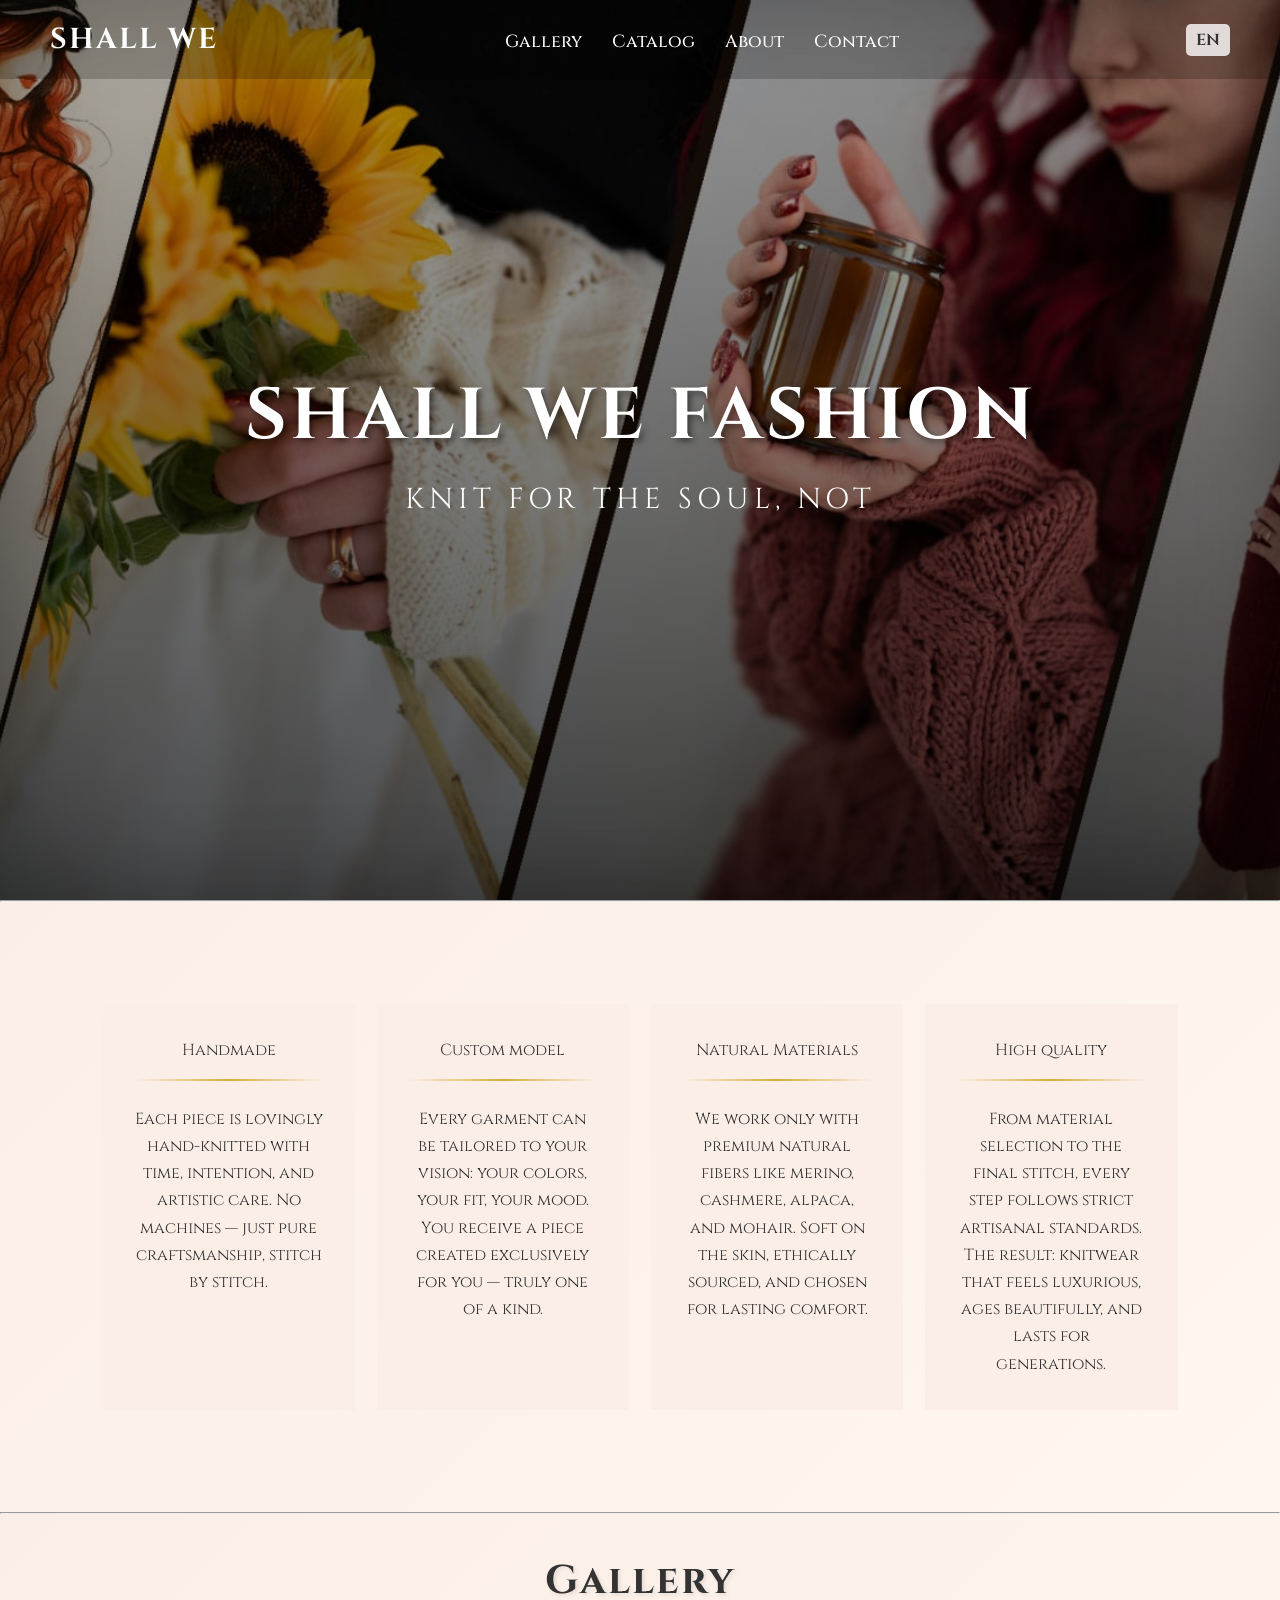
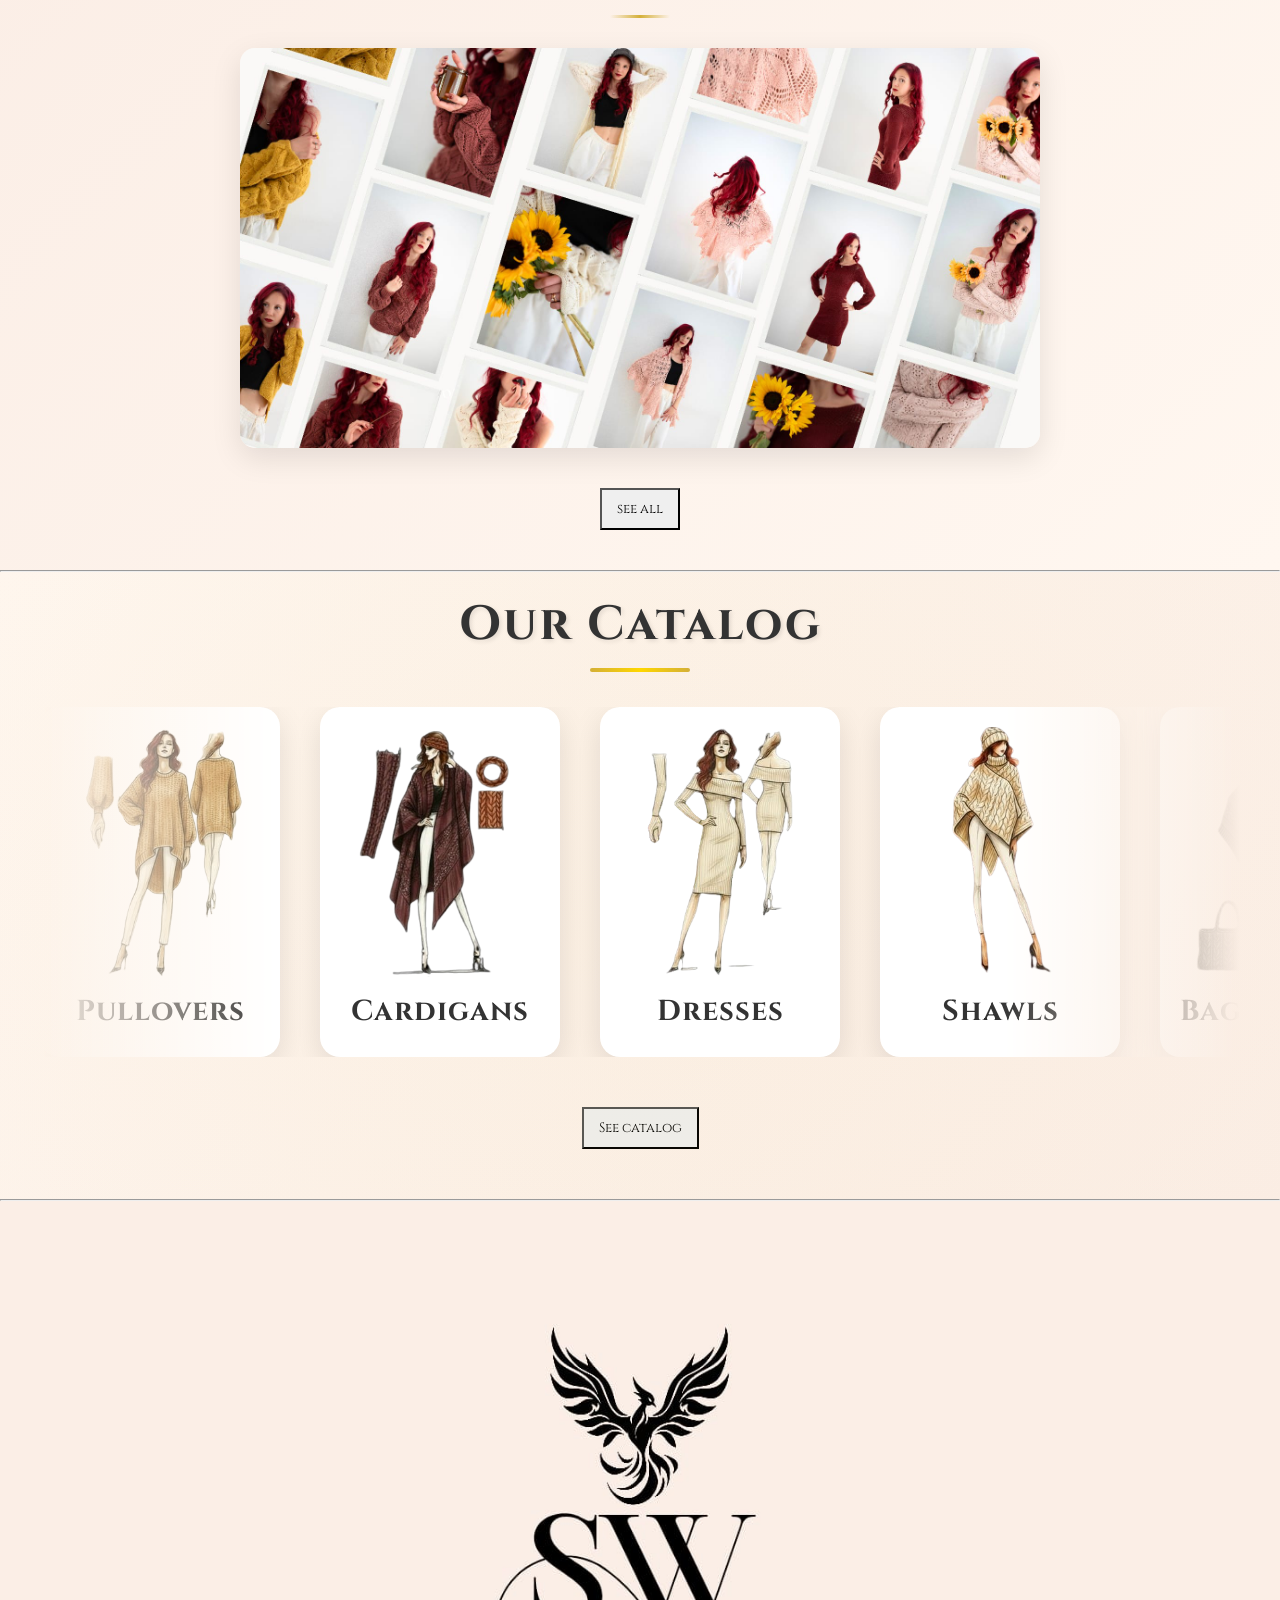
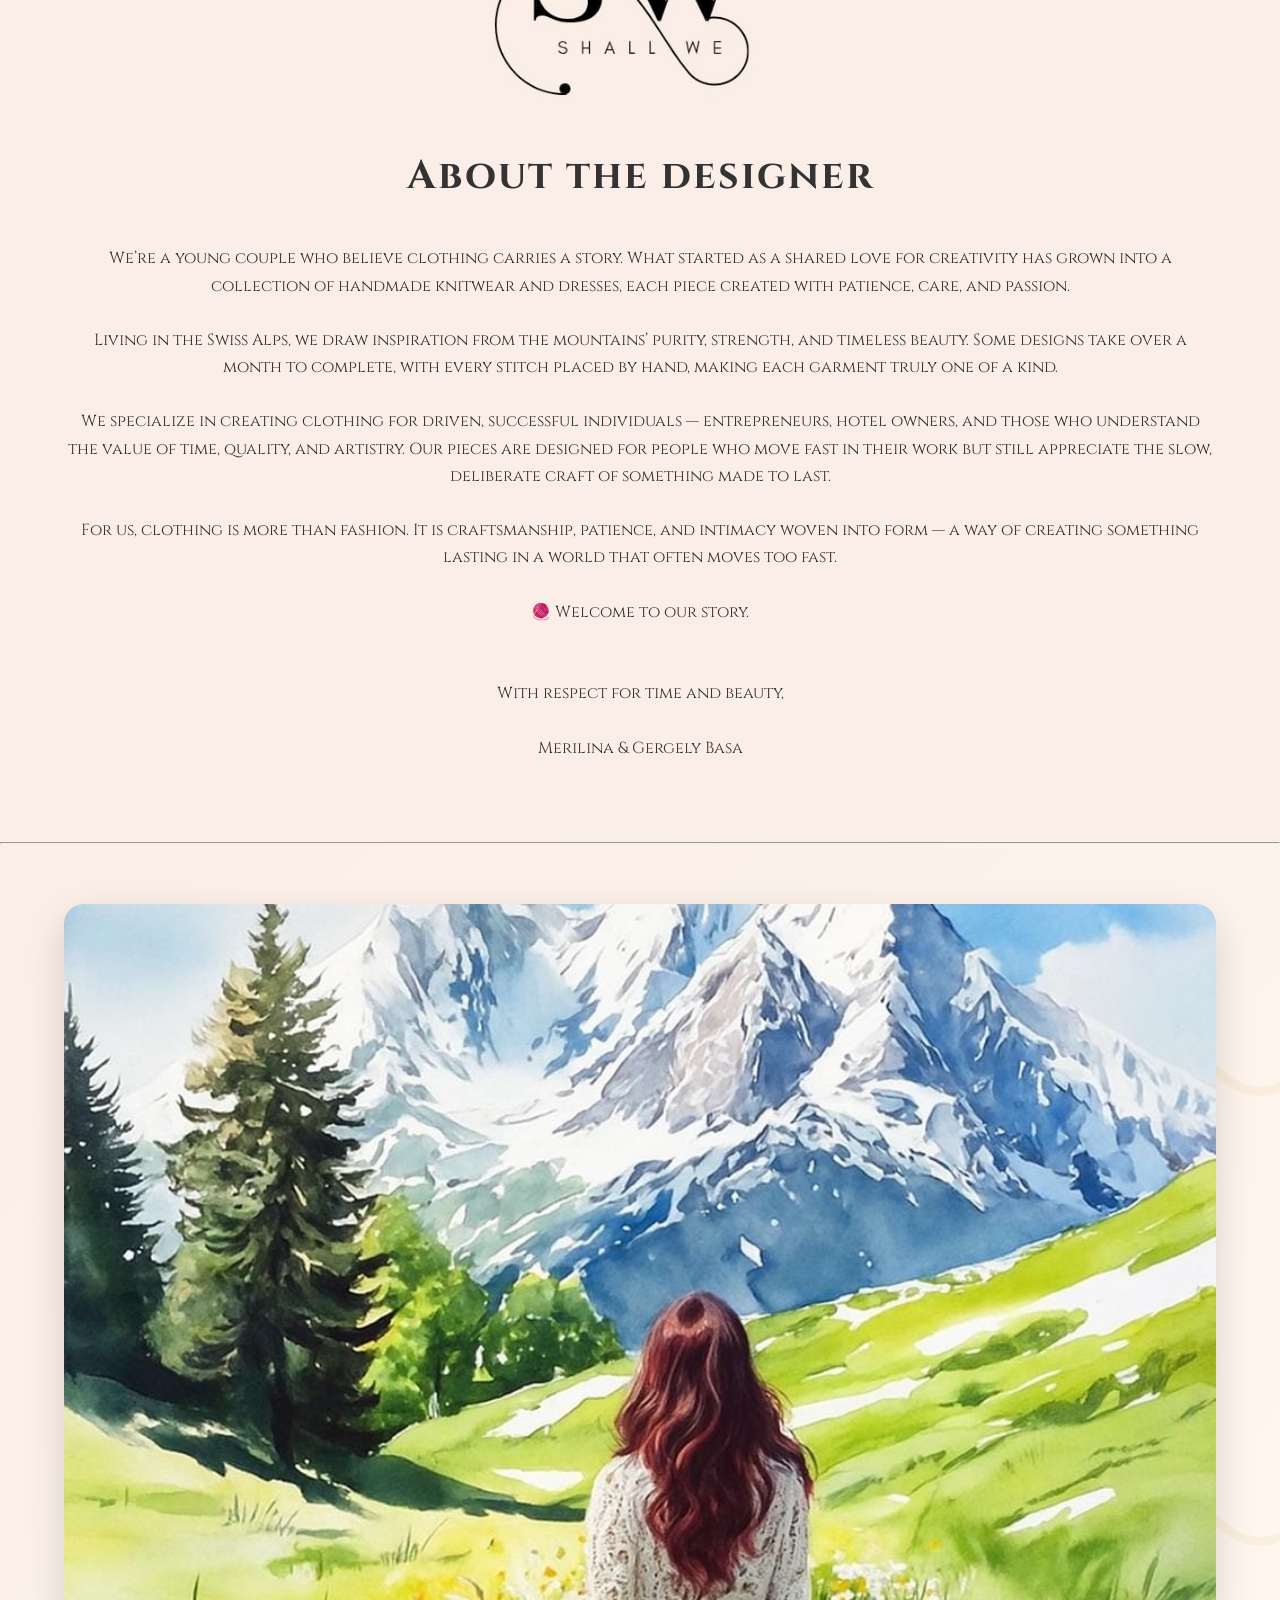
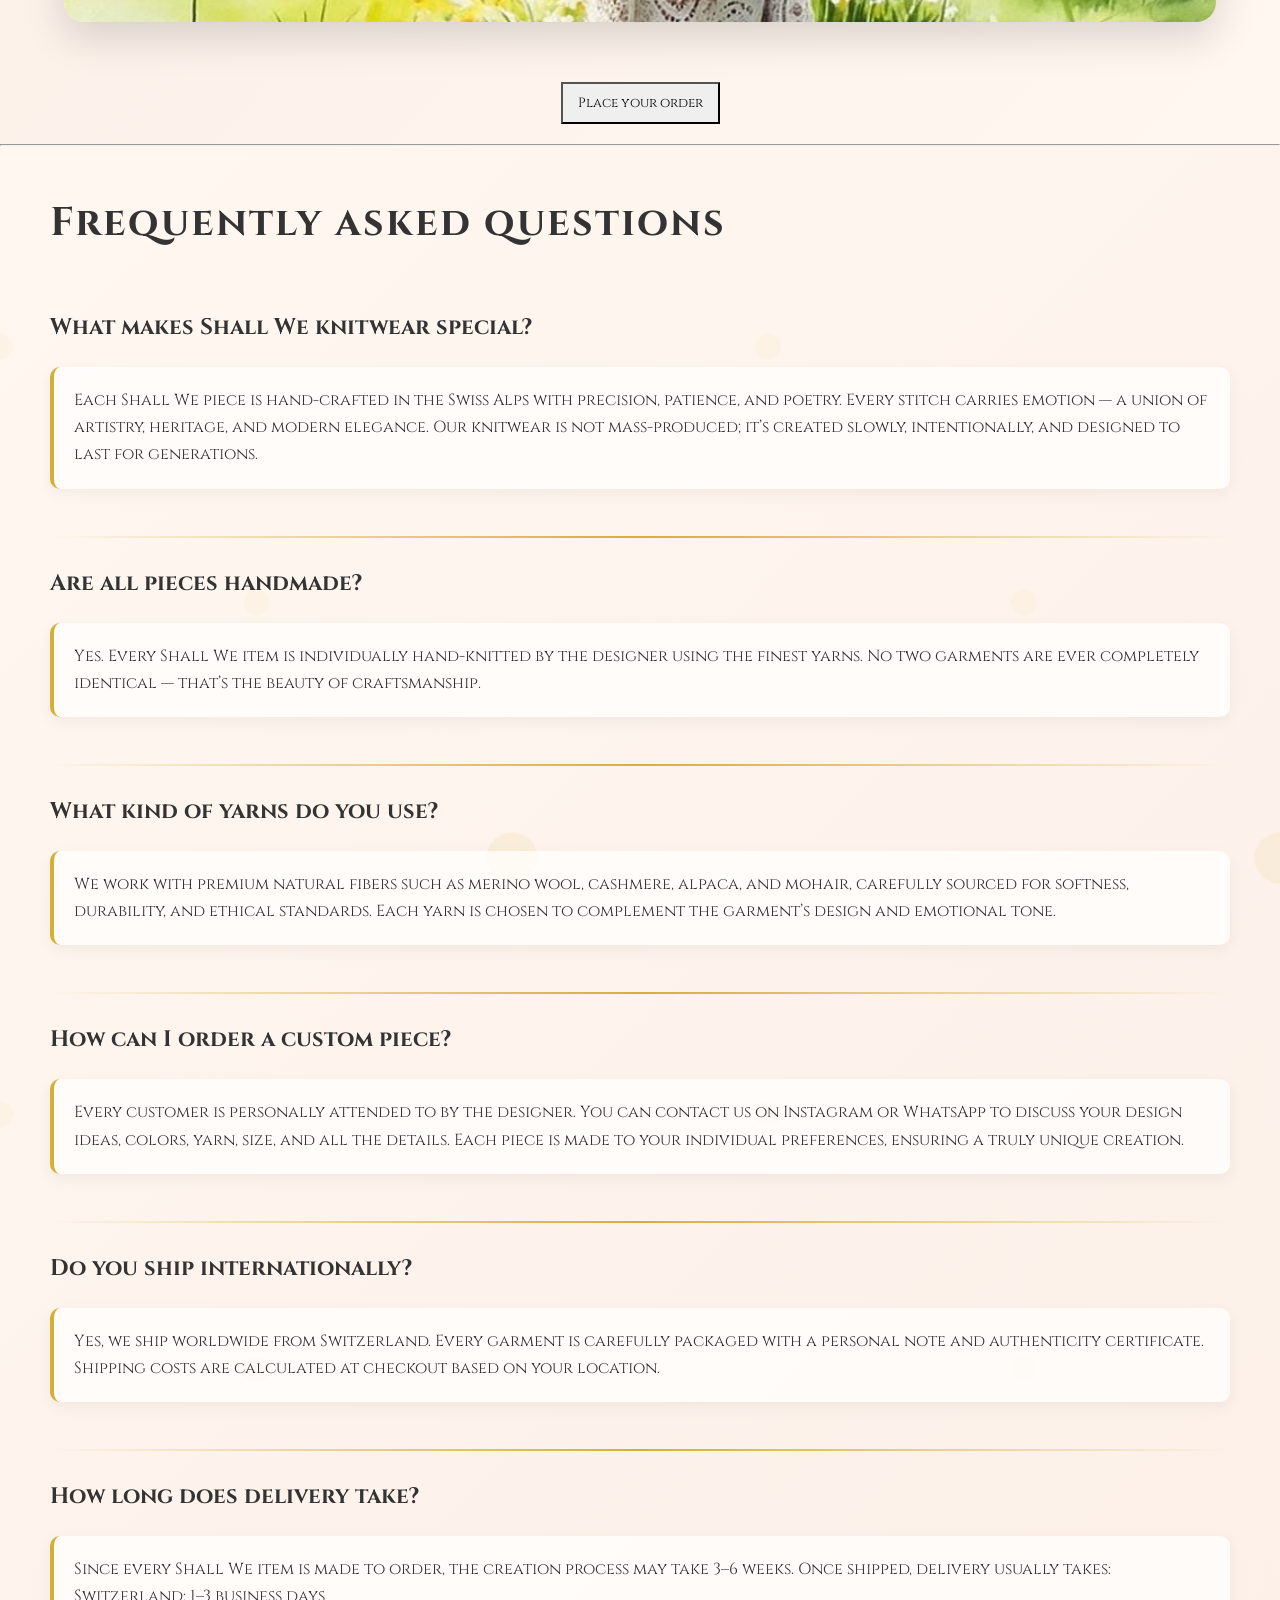
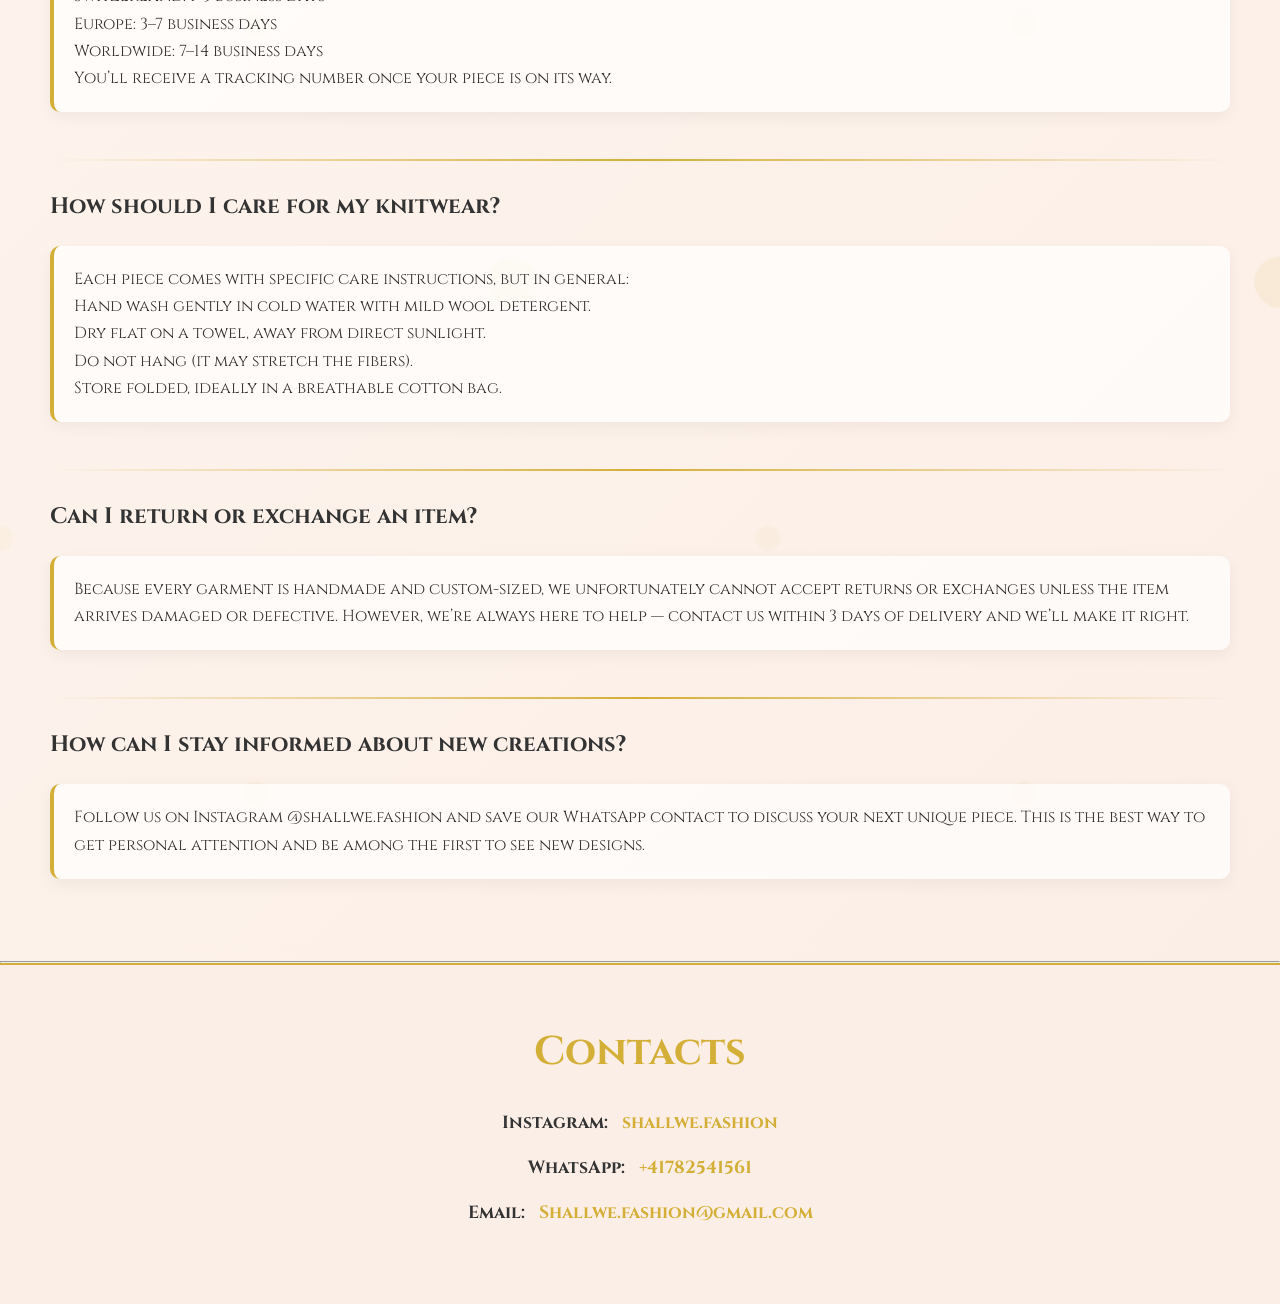
==== index.html @ ace621fd "Initial commit" ====
<!DOCTYPE html>
<html lang="en">
<head>
    <meta charset="UTF-8">
    <meta name="viewport" content="width=device-width, initial-scale=1.0">
    <title>Shall We</title>
    <link rel="stylesheet" href="style.css">
    <link rel="icon" type="image/x-icon" href="/img/logo.jpeg">
</head>
<body>
    <header>
            <nav>
                <div class="logo">
                    <a href="#">SHALL WE</a>
                </div>
                <ul class="nav-links nav-links-mobile">
                    <li><a href="#gallery" data-translate="nav_gallery">Gallery</a></li>
                    <li><a href="#catalog" data-translate="nav_catalog">Catalog</a></li>
                    <li><a href="#aboutdesigner" data-translate="nav_about">About</a></li>
                    <li><a href="#contact" data-translate="nav_contact">Contact</a></li>
                </ul>
                <div class="hamburger-menu">
                    <div class="bar"></div>
                    <div class="bar"></div>
                    <div class="bar"></div>
                </div>
                <div class="language-switcher">
                    <div class="current-lang">
                        <span id="current-lang-text">EN</span>
                    </div>
                    <div class="lang-dropdown">
                        <a href="#" data-lang="en"> EN</a>
                        <a href="#" data-lang="de"> DE</a>
                        <a href="#" data-lang="ru"> RU</a>
                        <a href="#" data-lang="fr"> FR</a>
                        <a href="#" data-lang="es"> ES</a>
                        <a href="#" data-lang="it"> IT</a>
                    </div>
                </div>
            </nav>
            <div class="overlay">
                <h2 data-translate="overlay_h2">SHALL WE FASHION</h2>
                <h5 data-translate="overlay_h5"></h5>
            </div>
    </header><hr>

    <div id="about" class="abtb"><!--abtd = about the brand-->
        <div>
            <p data-translate="handmade_h">Handmade</p><hr>
            <p data-translate="handmade_p">Each piece is lovingly hand-knitted with time, intention, and artistic care. No machines — just pure craftsmanship, stitch by stitch.</p>
        </div>
        <div>
            <p data-translate="custom_model_h">Custom model</p><hr>
            <p data-translate="custom_model_p">Every garment can be tailored to your vision: your colors, your fit, your mood. You receive a piece created exclusively for you — truly one of a kind.</p>
        </div>
        <div>
            <p data-translate="natural_materials_h">Natural Materials</p><hr>
            <p data-translate="natural_materials_p">We work only with premium natural fibers like merino, cashmere, alpaca, and mohair. Soft on the skin, ethically sourced, and chosen for lasting comfort.</p>
        </div>
        <div>
            <p data-translate="high_quality_h">High quality</p><hr>
            <p data-translate="high_quality_p">From material selection to the final stitch, every step follows strict artisanal standards. The result: knitwear that feels luxurious, ages beautifully, and lasts for generations.</p>
        </div>
    </div><hr>

    <div id="gallery" class="gallery">
        <h1 data-translate="gallery_h1">Gallery</h1>
        <img src="img/gallery.jpeg" alt="">
        <button><a href="https://www.instagram.com/shallwe.fashion/#" target="_blank" data-translate="gallery_button">see all</a></button>
    </div><hr>



    <div id="catalog" class="catalog">
        <h1 data-translate="catalog_h1">Our Catalog</h1>
        <div class="scroller">
            <div class="inner">
                <div class="box">
                    <a href="catalog.pdf#page=4" target="_blank">
                        <div class="img-container">
                            <img src="img/catalog/pullovers.png" alt="Pullovers">
                        </div>
                        <h3 data-translate="pullovers">Pullovers</h3>
                    </a>
                </div>
                <div class="box">
                    <a href="catalog.pdf#page=10" target="_blank">
                        <div class="img-container">
                            <img src="img/catalog/cardigans.png" alt="Cardigans">
                        </div>
                        <h3 data-translate="cardigans">Cardigans</h3>
                    </a>
                </div>
                <div class="box">
                    <a href="catalog.pdf#page=16">
                        <div class="img-container">
                            <img src="img/catalog/dresses.png" alt="Dresses">
                        </div>
                        <h3 data-translate="dresses">Dresses</h3>
                    </a>
                </div>
                <div class="box">
                    <a href="catalog.pdf#page=23" target="_blank">
                        <div class="img-container">
                            <img src="img/catalog/shawls.png" alt="Shawls">
                        </div>
                        <h3 data-translate="shawls">Shawls</h3>
                    </a>
                </div>
                <div class="box">
                    <a href="catalog.pdf#page=28">
                        <div class="img-container">
                            <img src="img/catalog/bags-and-ponchos.png" alt="Bags">
                        </div>
                        <h3 data-translate="bags_and_ponchos">Bags and ponchos</h3>
                    </a>
                </div>
                <div class="box">
                    <a href="catalog.pdf#page=34" target="_blank">
                        <div class="img-container">
                            <img src="img/catalog/mens.png" alt="Men's Fashion">
                        </div>
                        <h3 data-translate="mens_fashion">Men's Fashion</h3>
                    </a>
                </div>
                <div class="box">
                    <a href="catalog.pdf#page=4" target="_blank">
                        <div class="img-container">
                            <img src="img/catalog/pullovers.png" alt="Pullovers">
                        </div>
                        <h3 data-translate="pullovers">Pullovers</h3>
                    </a>
                </div>
                <div class="box">
                    <a href="catalog.pdf#page=10" target="_blank">
                        <div class="img-container">
                            <img src="img/catalog/cardigans.png" alt="Cardigans">
                        </div>
                        <h3 data-translate="cardigans">Cardigans</h3>
                    </a>
                </div>
                <div class="box">
                    <a href="catalog.pdf#page=16" target="_blank">
                        <div class="img-container">
                            <img src="img/catalog/dresses.png" alt="Dresses">
                        </div>
                        <h3 data-translate="dresses">Dresses</h3>
                    </a>
                </div>
                <div class="box">
                    <a href="catalog.pdf#page=23" target="_blank">
                        <div class="img-container">
                            <img src="img/catalog/shawls.png" alt="Shawls">
                        </div>
                        <h3 data-translate="shawls">Shawls</h3>
                    </a>
                </div>
                <div class="box">
                    <a href="catalog.pdf#page=28" target="_blank">
                        <div class="img-container">
                            <img src="img/catalog/bags-and-ponchos.png" alt="Bags">
                        </div>
                        <h3 data-translate="bags_and_ponchos">Bags and ponchos</h3>
                    </a>
                </div>
                <div class="box">
                    <div class="img-container">
                        <img src="img/catalog/mens.png" alt="Men's Fashion">
                    </div>
                    <h3 data-translate="mens_fashion">Men's Fashion</h3>
                </div>
            </div>
        </div>
        <button class="seecatalog" style="margin-top: 50px;"><a href="catalog.pdf" target="_blank" data-translate="see_catalog_button">See catalog</a></button>
    </div><hr>

    <div id="aboutdesigner" class="abtd"><!--abtd = about the designer-->
        <div>
            <img src="img/logo.jpeg" alt="logo" style="display: block;">
        </div>

        <div >
            <h1 data-translate="about_designer_h1">About the designer</h1><br>

            <p data-translate="about_designer_p">
                We’re a young couple who believe clothing carries a story. What started as a shared love for creativity has grown into a collection of handmade knitwear and dresses, each piece created with patience, care, and passion. <br><br>

                Living in the Swiss Alps, we draw inspiration from the mountains’ purity, strength, and timeless beauty. Some designs take over a month to complete, with every stitch placed by hand, making each garment truly one of a kind. <br><br>

                We specialize in creating clothing for driven, successful individuals — entrepreneurs, hotel owners, and those who understand the value of time, quality, and artistry. Our pieces are designed for people who move fast in their work but still appreciate the slow, deliberate craft of something made to last. <br><br>

                For us, clothing is more than fashion. It is craftsmanship, patience, and intimacy woven into form — a way of creating something lasting in a world that often moves too fast. <br><br>

                🧶 Welcome to our story. <br><br><br>


                With respect for time and beauty, <br><br>

                Merilina & Gergely Basa            </p>

        </div>
    </div><hr>

    <!--puo = place your order-->
    <div class="puo">
        <div><img src="img/placeYourOrder.jpeg" alt=""></div>
        <button><a href="order.html" data-translate="place_your_order_h1">Place your order</a></button>
    </div><hr>

    <div class="faq">
        <h1 data-translate="faq_h1">Frequently asked questions</h1>
        <p><br>
            <h3 data-translate="faq_q1">What makes Shall We knitwear special?</h3>

            <span data-translate="faq_a1">Each Shall We piece is hand-crafted in the Swiss Alps with precision, patience, and poetry. Every stitch carries emotion — a union of artistry, heritage, and modern elegance. Our knitwear is not mass-produced; it’s created slowly, intentionally, and designed to last for generations.</span> <br>
            <hr>

            <h3 data-translate="faq_q2">Are all pieces handmade?</h3> 

            <span data-translate="faq_a2">Yes. Every Shall We item is individually hand-knitted by the designer using the finest yarns. No two garments are ever completely identical — that’s the beauty of craftsmanship.</span> <br>


            <hr>

            <h3 data-translate="faq_q3">What kind of yarns do you use?</h3> 

            <span data-translate="faq_a3">We work with premium natural fibers such as merino wool, cashmere, alpaca, and mohair, carefully sourced for softness, durability, and ethical standards. Each yarn is chosen to complement the garment’s design and emotional tone.</span> <br>


            <hr>

            <h3 data-translate="faq_q4">How can I order a custom piece?</h3>

            <span data-translate="faq_a4">Every customer is personally attended to by the designer. You can contact us on Instagram or WhatsApp to discuss your design ideas, colors, yarn, size, and all the details. Each piece is made to your individual preferences, ensuring a truly unique creation.</span> <br>


            <hr>

            <h3 data-translate="faq_q5">Do you ship internationally?</h3>

            <span data-translate="faq_a5">Yes, we ship worldwide from Switzerland. Every garment is carefully packaged with a personal note and authenticity certificate. Shipping costs are calculated at checkout based on your location.</span> <br>


            <hr>

            <h3 data-translate="faq_q6">How long does delivery take?</h3>

            <span data-translate="faq_a6">Since every Shall We item is made to order, the creation process may take 3–6 weeks. Once shipped, delivery usually takes: <br>

            Switzerland: 1–3 business days <br>

            Europe: 3–7 business days <br>

            Worldwide: 7–14 business days <br>


            You’ll receive a tracking number once your piece is on its way.</span> <br>


            <hr>

            <h3 data-translate="faq_q7">How should I care for my knitwear?</h3>

            <span data-translate="faq_a7">Each piece comes with specific care instructions, but in general: <br>

            Hand wash gently in cold water with mild wool detergent. <br>

            Dry flat on a towel, away from direct sunlight. <br>

            Do not hang (it may stretch the fibers). <br>

            Store folded, ideally in a breathable cotton bag.</span> <br>



            <hr>

            <h3 data-translate="faq_q8">Can I return or exchange an item?</h3>

            <span data-translate="faq_a8">Because every garment is handmade and custom-sized, we unfortunately cannot accept returns or exchanges unless the item arrives damaged or defective. However, we’re always here to help — contact us within 3 days of delivery and we’ll make it right.</span> <br>


            <hr>

        <h3 data-translate="faq_q9">How can I stay informed about new creations?</h3>

            <span data-translate="faq_a9">Follow us on Instagram @shallwe.fashion and save our WhatsApp contact to discuss your next unique piece. This is the best way to get personal attention and be among the first to see new designs.</span> <br>
        </p>
    </div><hr>

    <footer id="contact">
        <div class="contacts">
            <h2 data-translate="contacts_h2">Contacts</h2>
            <p><b data-translate="instagram">Instagram: </b><a href="https://www.instagram.com/shallwe.fashion/#" target="blank"> shallwe.fashion</a></p>
            <p><b data-translate="whatsapp">WhatsApp: </b><a href="https://wa.me/+41782541561?text=ShallweFashion" target="blank"> +41782541561</a></p>
            <p><b data-translate="email">Email: </b><a href="mailto:shallwe.fashion@gmail.com" target="blank"> Shallwe.fashion@gmail.com</a></p>
        </div>
    </footer>
    <script src="script.js"></script>
</body>
</html>
---- style.css ----
/*@font-face {
    font-family: 'kugile'; 
    src: url('fonts/kugile/Kugile_Demo.ttf'); 
}*/
a{
    text-decoration: none;
}

@font-face{
    font-family: 'cinzel'; 
    src: url('fonts/Cinzel/Cinzel-VariableFont_wght.ttf'); 
}

:root {
    --primary-color: #d4af37; /* Soft gold accent */
    --bg-light: #fbeee6;
    --bg-lighter: #fff7f0;
    --text-dark: #333;
    --shadow: 0 4px 8px rgba(0,0,0,0.1);
}

* {
    font-family: cinzel;
    margin: 0;
    padding: 0;
    box-sizing: border-box;
}

h1, h2, h3, h4, h5, h6 {
    /* font-family: 'cinzel';  */
    color: var(--text-dark);
}

h1 {
    font-size: 2.5em;
    letter-spacing: 2px;
    margin-bottom: 20px;
}

h2 {
    font-size: 2em;
}

h3 {
    font-size: 1.5em;
}

p {
    font-size: 16px;
    line-height: 1.7;
    color: var(--text-dark);
}

img{
    max-inline-size: 100%;
    display: block;
}

/* Language Switcher */
.language-switcher {
    position: relative;
}

.language-switcher .current-lang {
    cursor: pointer;
    display: flex;
    align-items: center;
    background-color: rgba(255, 255, 255, 0.8);
    padding: 5px 10px;
    border-radius: 5px;
}

.language-switcher .current-lang img {
    width: 20px;
    height: 15px;
    margin-right: 8px;
}

.language-switcher .current-lang span {
    font-weight: bold;
    color: #333;
}

.language-switcher .lang-dropdown {
    display: none;
    position: absolute;
    top: 100%;
    right: 0;
    background-color: white;
    border-radius: 5px;
    box-shadow: 0 2px 5px rgba(0,0,0,0.2);
    padding: 5px 0;
}

.language-switcher:hover .lang-dropdown {
    display: block;
}

.language-switcher .lang-dropdown a {
    display: flex;
    align-items: center;
    padding: 8px 15px;
    text-decoration: none;
    color: #333;
    font-size: 14px;
}

.language-switcher .lang-dropdown a:hover {
    background-color: #f0f0f0;
}

.language-switcher .lang-dropdown img {
    width: 20px;
    height: 15px;
    margin-right: 8px;
}

/*aici e tot pu header*/

header {
    position: relative;
    color: white;
    width: 100%;
    height: 100vh;
    min-height: 600px;
    background-image: linear-gradient(to bottom, rgba(0,0,0,0.3), rgba(0,0,0,0.7)), url('img/banner.jpeg');
    background-repeat: no-repeat;
    background-size: cover;
    background-position: center;
    display: flex;
    flex-direction: column;
    justify-content: center;
    align-items: center;
    text-align: center;
    box-shadow: inset 0 0 100px rgba(0,0,0,0.3);
    padding: 20px;
}

nav {
    position: absolute;
    top: 0;
    left: 0; /* Full width from left */
    width: 100%; /* Full width */
    display: flex;
    justify-content: space-between;
    align-items: center;
    padding: 0 50px;
    background-color: rgba(0,0,0,0.2);
    z-index: 1000;
}

.hamburger-menu {
    display: none; /* Hidden by default */
    flex-direction: column;
    justify-content: space-between;
    width: 30px;
    height: 24px;
    cursor: pointer;
    position: relative; /* Added for positioning on mobile */
    z-index: 1001; /* Ensure it's above the mobile nav links */
}

.hamburger-menu .bar {
    width: 100%;
    height: 3px;
    background-color: white;
    border-radius: 5px;
    transition: all 0.3s ease;
    transform-origin: center;
}

.hamburger-menu.active .bar:nth-child(1) {
    transform: translateY(10px) rotate(45deg);
}

.hamburger-menu.active .bar:nth-child(2) {
    opacity: 0;
}

.hamburger-menu.active .bar:nth-child(3) {
    transform: translateY(-10px) rotate(-45deg);
}

nav .logo a {
    color: white;
    text-decoration: none;
    font-size: 1.8em;
    font-weight: bold;
    letter-spacing: 2px;
}

nav .nav-links {
    display: flex; /* Restored for desktop */
    gap: 30px;
    list-style: none;
}

.nav-links-mobile { /* Separated from nav .nav-links */
    display: none; /* Hidden by default on desktop */
}

nav .nav-links-mobile.active {
    display: flex;
    flex-direction: column;
    position: absolute;
    top: 0; /* Changed to 0 to cover the whole screen below nav */
    left: 0;
    width: 100%;
    height: 100vh; /* Make it full height */
    background-color: rgba(0,0,0,0.95); /* Darker overlay */
    padding-top: 80px; /* Space for the fixed nav bar */
    z-index: 999;
    justify-content: flex-start; /* Align items to the top */
    align-items: center;
}

nav .nav-links-mobile li {
    text-align: center;
    margin: 20px 0; /* More spacing */
}

nav .nav-links-mobile a {
    color: white;
    text-decoration: none;
    font-size: 1.5em; /* Larger font size for mobile links */
    padding: 10px 0;
    display: block;
}

nav .nav-links a {
    color: white;
    text-decoration: none;
    font-size: 1.1em;
    font-weight: 500;
    position: relative;
    padding-bottom: 5px;
}

nav .nav-links a::after {
    content: '';
    position: absolute;
    bottom: 0;
    left: 0;
    width: 0;
    height: 2px;
    background-color: var(--primary-color);
    transition: width 0.3s ease;
}

nav .nav-links a:hover::after {
    width: 100%;
}

header .overlay {
    animation: fadeIn 1s ease-in-out;
    color: white;
    position: relative;
}

header .overlay h2 {
    font-size: 4.5em;
    margin-bottom: 15px;
    text-shadow: 3px 3px 6px rgba(0,0,0,0.5);
    font-weight: 700;
    letter-spacing: 3px;
    color: white;
    animation: fadeIn 1s ease-in-out 0.5s both;
    position: relative;
}

header .overlay h5 {
    font-size: 1.8em;
    font-weight: 300;
    letter-spacing: 5px;
    text-transform: uppercase;
    color: white;
    overflow: hidden;
    white-space: nowrap;
    position: relative;
    min-height: 1.8em; /* Reserve space for content */
    opacity: 1; /* Make text visible for typing animation */
}

header .overlay h5::after {
    content: '';
    position: absolute;
    left: 100%;
    top: 50%;
    transform: translateY(-50%);
    width: 2px;
    height: 1.2em;
    background-color: var(--primary-color);
    animation: blink 1s infinite;
    margin-left: 2px; /* Small gap between text and cursor */
}

header .overlay h5.typing-active {
    opacity: 1 !important;
    visibility: visible !important;
}

/* Enhanced Navigation with Stitch Effects */
nav .nav-links a {
    color: white;
    text-decoration: none;
    font-size: 1.1em;
    font-weight: 500;
    position: relative;
    padding-bottom: 5px;
    overflow: hidden;
}

nav .nav-links a::after {
    content: '';
    position: absolute;
    bottom: 0;
    left: 0;
    width: 0;
    height: 2px;
    background: linear-gradient(90deg, var(--primary-color), #ffd700, var(--primary-color));
    transition: width 0.5s cubic-bezier(0.68, -0.55, 0.265, 1.55);
}

nav .nav-links a:hover::after {
    width: 100%;
}

nav .nav-links a:hover {
    transform: translateY(-2px);
    text-shadow: 0 0 10px rgba(212, 175, 55, 0.8);
}

/* Enhanced Hamburger Menu */
.hamburger-menu .bar {
    width: 100%;
    height: 3px;
    background-color: white;
    border-radius: 5px;
    transition: all 0.3s cubic-bezier(0.68, -0.55, 0.265, 1.55);
    transform-origin: center;
}

.hamburger-menu.active .bar:nth-child(1) {
    transform: translateY(10px) rotate(45deg);
    background: linear-gradient(90deg, var(--primary-color), #ffd700);
}

.hamburger-menu.active .bar:nth-child(2) {
    opacity: 0;
}

.hamburger-menu.active .bar:nth-child(3) {
    transform: translateY(-10px) rotate(-45deg);
    background: linear-gradient(90deg, var(--primary-color), #ffd700);
}

/* Parallax Background Animation removed */

@keyframes fadeIn {
    from {
        opacity: 0;
        transform: translateY(20px);
    }
    to {
        opacity: 1;
        transform: translateY(0);
    }
}

/* Smooth fade-in for overlay h5 text */
header .overlay h5 {
    animation: fadeIn 0.2s ease-in-out 1s both;
}

/* ===== COOL ANIMATIONS ===== */

/* 1. STITCH-BY-STITCH ANIMATION - Handwerkskunst Effekt */
@keyframes stitchReveal {
    0% {
        opacity: 0;
        transform: translateY(30px);
        filter: blur(5px);
    }
    50% {
        opacity: 0.7;
        transform: translateY(15px);
        filter: blur(2px);
    }
    100% {
        opacity: 1;
        transform: translateY(0);
        filter: blur(0);
    }
}

/* 2. ELEGANT FLOATING ANIMATION */
@keyframes elegantFloat {
    0%, 100% {
        transform: translateY(0px);
    }
    50% {
        transform: translateY(-10px);
    }
}

/* 3. LUXURY GOLD SPARKLES */
@keyframes sparkle {
    0%, 100% {
        opacity: 0;
        transform: scale(0) rotate(0deg);
    }
    50% {
        opacity: 1;
        transform: scale(1) rotate(180deg);
    }
}

@keyframes floatUp {
    0% {
        transform: translateY(100vh) scale(0);
        opacity: 0;
    }
    10% {
        opacity: 1;
    }
    90% {
        opacity: 1;
    }
    100% {
        transform: translateY(-100px) scale(1);
        opacity: 0;
    }
}

/* 4. STRICKMUSTER HOVER EFFECT */
@keyframes knitPattern {
    0% {
        background-position: 0% 0%;
    }
    100% {
        background-position: 100% 100%;
    }
}

/* 5. MORPHING TRANSITION */
@keyframes morphing {
    0% {
        border-radius: 0%;
        transform: rotate(0deg);
    }
    25% {
        border-radius: 50%;
        transform: rotate(90deg);
    }
    50% {
        border-radius: 25%;
        transform: rotate(180deg);
    }
    75% {
        border-radius: 50%;
        transform: rotate(270deg);
    }
    100% {
        border-radius: 0%;
        transform: rotate(360deg);
    }
}

/* 6. PARALLAX DEEP SCROLL - REMOVED */
/* This animation was used for header zoom effect and has been removed */

/* 7. TEXT TYPING EFFECT */
@keyframes typing {
    from {
        width: 0;
    }
    to {
        width: 100%;
    }
}

@keyframes blink {
    50% {
        border-color: transparent;
    }
}

/* 8. BOUNCING ELEMENT */
@keyframes bounceIn {
    0% {
        opacity: 0;
        transform: scale(0.3) translateY(-50px);
    }
    50% {
        opacity: 1;
        transform: scale(1.05);
    }
    70% {
        transform: scale(0.9);
    }
    100% {
        opacity: 1;
        transform: scale(1);
    }
}

/* 9. SLIDE IN FROM LEFT/RIGHT */
@keyframes slideInLeft {
    from {
        opacity: 0;
        transform: translateX(-100px);
    }
    to {
        opacity: 1;
        transform: translateX(0);
    }
}

@keyframes slideInRight {
    from {
        opacity: 0;
        transform: translateX(100px);
    }
    to {
        opacity: 1;
        transform: translateX(0);
    }
}

/* 10. ZOOM WITH GLOW */
@keyframes zoomGlow {
    0% {
        transform: scale(1);
        filter: drop-shadow(0 0 0px rgba(212, 175, 55, 0));
    }
    50% {
        transform: scale(1.05);
        filter: drop-shadow(0 0 20px rgba(212, 175, 55, 0.8));
    }
    100% {
        transform: scale(1.02);
        filter: drop-shadow(0 0 10px rgba(212, 175, 55, 0.4));
    }
}

/* 11. RIPPLE EFFECT */
@keyframes ripple {
    0% {
        transform: scale(0);
        opacity: 1;
    }
    100% {
        transform: scale(4);
        opacity: 0;
    }
}

/* 12. SHAKE EFFECT */
@keyframes shake {
    0%, 100% {
        transform: translateX(0);
    }
    10%, 30%, 50%, 70%, 90% {
        transform: translateX(-2px);
    }
    20%, 40%, 60%, 80% {
        transform: translateX(2px);
    }
}

/* 13. SHIMMER EFFECT - Für Header Text */
@keyframes shimmer {
    0% {
        transform: translateX(-100%) skewX(-25deg);
        opacity: 0;
    }
    50% {
        opacity: 1;
    }
    100% {
        transform: translateX(200%) skewX(-25deg);
        opacity: 0;
    }
}

/* 14. GLOW PULSE EFFECT */
@keyframes glowPulse {
    0%, 100% {
        filter: drop-shadow(0 0 5px rgba(212, 175, 55, 0.3));
    }
    50% {
        filter: drop-shadow(0 0 20px rgba(212, 175, 55, 0.8));
    }
}

/* 15. RIPPLE EFFECT FOR BUTTONS */
.ripple {
    position: absolute;
    border-radius: 50%;
    background: rgba(212, 175, 55, 0.6);
    transform: scale(0);
    animation: ripple 0.6s linear;
    pointer-events: none;
}

/* 16. LOADING ANIMATION */
@keyframes loadingStitch {
    0% {
        transform: translateY(-10px);
        opacity: 0.5;
    }
    50% {
        transform: translateY(0);
        opacity: 1;
    }
    100% {
        transform: translateY(-10px);
        opacity: 0.5;
    }
}

/* 17. MAGNETIC HOVER EFFECT */
@keyframes magneticPull {
    0% {
        transform: scale(1) rotate(0deg);
    }
    50% {
        transform: scale(1.02) rotate(1deg);
    }
    100% {
        transform: scale(1) rotate(0deg);
    }
}

/* 18. TEXT REVEAL EFFECT */
@keyframes textReveal {
    0% {
        width: 0;
        opacity: 0;
    }
    50% {
        opacity: 1;
    }
    100% {
        width: 100%;
        opacity: 1;
    }
}

/* 19. IMAGE SLIDE REVEAL */
@keyframes slideReveal {
    0% {
        transform: translateX(-100%);
        opacity: 0;
    }
    100% {
        transform: translateX(0);
        opacity: 1;
    }
}

/* 20. FLOATING PARTICLES */
@keyframes particleFloat {
    0% {
        transform: translateY(100vh) rotate(0deg);
        opacity: 0;
    }
    10% {
        opacity: 1;
    }
    90% {
        opacity: 1;
    }
    100% {
        transform: translateY(-100px) rotate(360deg);
        opacity: 0;
    }
}

/* Fix for 857px breakpoint - overlay_h5 overflow issue */
@media (max-width: 900px) {
    header .overlay h5 {
        font-size: 1.4em;
        letter-spacing: 3px;
        white-space: normal;
        line-height: 1.3;
    }
}

/* Tablet adjustment - show hamburger menu earlier */
@media (max-width: 768px) {
    nav {
        padding: 15px 20px;
    }

    nav .logo a {
        font-size: 1.5em;
    }

    /* Hide desktop nav links on tablet, show hamburger */
    nav .nav-links {
        display: none;
    }

    .hamburger-menu {
        display: flex;
    }

    header .overlay h2 {
        font-size: 3em;
    }

    header .overlay h5 {
        font-size: 1.2em;
        letter-spacing: 2px;
    }
}

@media (max-width: 600px) {
    nav {
        padding: 15px 20px;
    }

    nav .logo a {
        font-size: 1.3em;
    }

    header .overlay h2 {
        font-size: 2.5em;
    }

    header .overlay h5 {
        font-size: 1em;
        letter-spacing: 1px;
    }
}

/* Mobile styles for gallery - full width */
@media (max-width: 768px) {
    .gallery {
        padding: 40px 0;
    }
    
    .gallery img {
        width: 100vw;
        max-width: none;
    }
}


/*aici vine tot pu about the brand*/

.abtb div{
    background-color: rgb(251, 238, 230);
    padding: 3%;
    flex: 1;
    text-align: center;
    position: relative;
    overflow: hidden;
    transform-origin: center;
    transition: all 0.4s cubic-bezier(0.68, -0.55, 0.265, 1.55);
}

.abtb div::before {
    content: '';
    position: absolute;
    top: -50%;
    left: -50%;
    width: 200%;
    height: 200%;
    background-color: rgb(215, 191, 176);
    background-size: 100px 100px, 20px 20px;
    transform: rotate(45deg);
    animation: knitPattern 4s ease-in-out infinite;
    opacity: 0;
    transition: opacity 0.4s ease;
    z-index: 1;
}

/* .abtb div:hover::before {
    opacity: 1;
} - Hover effect removed */
.abtb div::before {
    content: '';
    position: absolute;
    top: -50%;
    left: -50%;
    width: 200%;
    height: 200%;
    background: linear-gradient(45deg, transparent, rgba(212, 175, 55, 0.1), transparent);
    transform: rotate(45deg);
    animation: knitPattern 3s ease-in-out infinite;
    opacity: 0;
    transition: opacity 0.3s ease;
}

/* .abtb div:hover::before {
    opacity: 1;
} - Hover effect removed */

/* .abtb div:hover {
    transform: translateY(-8px) scale(1.02);
    box-shadow:
        0 20px 40px rgba(212, 175, 55, 0.2),
        0 10px 20px rgba(0, 0, 0, 0.1),
        0 0 20px rgba(212, 175, 55, 0.1);
    background: linear-gradient(135deg, #fbeee6 0%, #fff7f0 50%, rgba(212, 175, 55, 0.05) 100%);
} - Hover effect removed */

.abtb hr{
    margin-block: 15px;
    margin-bottom: 25px;
    position: relative;
    background: linear-gradient(90deg, transparent, var(--primary-color), transparent);
    height: 2px;
    border: none;
    animation: slideInLeft 1s ease-out both;
}

.abtb div:nth-child(1) hr { animation-delay: 0.5s; }
.abtb div:nth-child(2) hr { animation-delay: 0.7s; }
.abtb div:nth-child(3) hr { animation-delay: 0.9s; }
.abtb div:nth-child(4) hr { animation-delay: 1.1s; }

.abtb{
    display: flex;
    gap: 2%;
    padding: 8%;
    column-width: 1fr;
    height: auto;
    min-height: auto;
    background: linear-gradient(135deg, #fbeee6 0%, #fff7f0 100%);
}

@media (max-width: 900px){
    .abtb{
        display: flex;
        flex-direction: column;
        gap: 20px;
        height: auto;
        padding: 5%;
    }
    .abtb div{
        padding-inline: 30px;
    }
}

/*aici e tot pu about designer*/

.abtd{
    background-color: rgb(251, 238, 230);
    padding: 80px 5%;
    max-width: 100%;
    margin: auto;
    text-align: center;
}


button{
    padding: 10px 15px;
    border-radius: 0px;
    
    margin-top: 20px;
    width: max-content;
}

button:hover{
    background-color: #ffd4ba;
}

button a{
    color: black;
    text-decoration: none;

}
.abtd img{
    width: 35vw;
    height: auto;
    border-radius: 10px;
    display: block;
    margin: 0 auto 20px auto;
}

@media (max-width: 1200px){
    .abtd{
        flex-direction: column;
        align-content: center;
        justify-content: center;
    }
    .abtd img{
        width: 80vw;
        max-width: 400px;
    }
}

/*gallery*/

.gallery{
    background: linear-gradient(135deg, var(--bg-light) 0%, #fff7f0 100%);
    display: flex;
    flex-direction: column;
    justify-content: space-evenly;
    align-items: center;
    padding: 40px 5%;
    gap: 20px;
    max-width: 100%;
    margin: auto;
    max-height: 100vh;
    overflow: auto;
    position: relative;
}



.gallery h1 {
    margin-bottom: 20px;
    animation: bounceIn 1s ease-out;
    text-shadow: 2px 2px 4px rgba(0,0,0,0.1);
    position: relative;
}

.gallery h1::after {
    content: '';
    position: absolute;
    bottom: -10px;
    left: 50%;
    transform: translateX(-50%);
    width: 60px;
    height: 3px;
    background: linear-gradient(90deg, transparent, var(--primary-color), transparent);
    animation: slideInLeft 1.5s ease-out;
}

.gallery img{
    width: 70%;
    margin: 0;
    padding: 0;
    max-width: 800px;
    display: block;
    border-radius: 15px;
    box-shadow: 0 10px 30px rgba(0,0,0,0.1);
    transition: box-shadow 0.2s ease;
    flex-shrink: 1;
    min-height: 0;
    animation: slideInRight 1s ease-out both;
    position: relative;
    overflow: hidden;
}



.gallery img:nth-child(2) { 
    animation-delay: 0.3s;
    animation-name: slideInLeft;
}

.gallery button {
    animation: bounceIn 1.5s ease-out 0.5s both;
    position: relative;
    overflow: hidden;
}

.gallery button::before {
    content: '';
    position: absolute;
    top: 0;
    left: -100%;
    width: 100%;
    height: 100%;
    background: linear-gradient(90deg, transparent, rgba(255,255,255,0.3), transparent);
    transition: left 0.5s ease;
}

.gallery button:hover::before {
    left: 100%;
}

@media (max-width: 768px){
    .gallery img{
        width: 90vw;
        border-radius: none;
    }
}

/*catalogul*/

.catalog {
    background: linear-gradient(135deg, #fff7f0 0%, #fbeee6 100%);
    padding-top: 20px;
    padding-bottom: 50px;
    text-align: center;
    max-height: 100vh;
    position: relative;
    overflow: hidden;
}

.catalog::before {
    content: '';
    position: absolute;
    top: -50%;
    left: -50%;
    width: 200%;
    height: 200%;
    background: radial-gradient(circle, rgba(212, 175, 55, 0.05) 0%, transparent 70%);
    animation: elegantFloat 8s ease-in-out infinite;
    pointer-events: none;
}

.catalog h1 {
    font-size: 3em;
    margin-bottom: 50px;
    margin-top: 0;
    letter-spacing: 2px;
    animation: bounceIn 1.2s ease-out;
    position: relative;
    text-shadow: 2px 2px 4px rgba(0,0,0,0.1);
}

.catalog h1::after {
    content: '';
    position: absolute;
    bottom: -15px;
    left: 50%;
    transform: translateX(-50%);
    width: 100px;
    height: 4px;
    background: linear-gradient(90deg, var(--primary-color), #ffd700, var(--primary-color));
    animation: shimmer 2s ease-in-out infinite;
    border-radius: 2px;
}

.scroller {
    max-width: 1200px;
    margin: auto;
    overflow: hidden;
    -webkit-mask: linear-gradient(90deg, transparent, white 20%, white 80%, transparent);
    mask: linear-gradient(90deg, transparent, white 20%, white 80%, transparent);
    position: relative;
}

.scroller::before {
    content: '';
    position: absolute;
    top: 0;
    left: 0;
    right: 0;
    bottom: 0;
    background: linear-gradient(90deg, #fff7f0 0%, transparent 20%, transparent 80%, #fff7f0 100%);
    z-index: 1;
    pointer-events: none;
}

.scroller .inner {
    display: flex;
    gap: 40px;
    width: max-content;
    animation: scroll 25s linear infinite;
    position: relative;
    z-index: 2;
}

@keyframes scroll {
    0% {
        transform: translateX(0);
    }
    100% {
        transform: translateX(calc(-50% - 20px));
    }
}

.catalog .box {
    display: flex;
    flex-direction: column;
    align-items: center;
    transition: all 0.5s cubic-bezier(0.68, -0.55, 0.265, 1.55);
    height: 350px;
    position: relative;
    background: white;
    border-radius: 20px;
    padding: 20px;
    box-shadow: 0 10px 30px rgba(0,0,0,0.1);
    overflow: visible;
}



.catalog .box:hover {
    box-shadow: 0 5px 15px rgba(0, 0, 0, 0.1);
}

.img-container {
    width: 200px;
    height: 250px;
    margin-bottom: 15px;
    display: flex;
    justify-content: center;
    align-items: center;
    position: relative;
    overflow: hidden;
    border-radius: 15px;
}

.catalog .box img {
    width: 100%;
    height: 100%;
    object-fit: contain;
    transition: all 0.5s ease;
}

.catalog .box:hover img {
    transform: scale(1.02) rotate(1deg);
}

.catalog .box h3 {
    font-size: 1.8em;
    letter-spacing: 1px;
    margin-top: 0;
    position: relative;
    z-index: 2;
    transition: all 0.3s ease;
}

.catalog .box:hover h3 {
    color: var(--text-dark);
    transform: translateY(-2px);
}

/*place your order*/

.puo{
    display: flex;
    flex-direction: column;
    justify-content: center;
    align-items: center;
    padding: 60px 5% 20px;
    height: 100vh;
    max-height: 100vh;
    background: linear-gradient(135deg, var(--bg-light) 0%, #fff7f0 100%);
    position: relative;
    overflow: hidden;
}

.puo::before {
    content: '';
    position: absolute;
    top: 0;
    left: 0;
    right: 0;
    bottom: 0;
    background: url('data:image/svg+xml,<svg xmlns="http://www.w3.org/2000/svg" viewBox="0 0 100 100"><defs><pattern id="yarn" x="0" y="0" width="50" height="50" patternUnits="userSpaceOnUse"><path d="M25,25 Q30,20 35,25 T45,25" stroke="rgba(212,175,55,0.1)" stroke-width="1" fill="none"/></pattern></defs><rect width="100" height="100" fill="url(%23yarn)"/></svg>');
    animation: parallaxMove 20s linear infinite;
    pointer-events: none;
}

.puo div {
    width: 100%;
    max-width: 1200px;
    border-radius: 20px;
    overflow: hidden;
    box-shadow: 0 15px 40px rgba(0,0,0,0.15);
    margin-bottom: 40px;
    flex-grow: 1;
    min-height: 0;
    position: relative;
    animation: stitchReveal 1.5s ease-out;
}

.puo div::before {
    content: '';
    position: absolute;
    top: 0;
    left: 0;
    right: 0;
    bottom: 0;
    background: linear-gradient(45deg, rgba(212, 175, 55, 0.1) 0%, transparent 50%, rgba(212, 175, 55, 0.1) 100%);
    z-index: 1;
    opacity: 0;
    transition: opacity 0.3s ease;
}

/* .puo div:hover::before {
    opacity: 1;
} */

.puo img{
    width: 100%;
    height: 100%;
    display: block;
    object-fit: cover;
}

/*.puo button {
    padding: 10px 15px;
    border-radius: 0px;
    margin-top: 20px;
    width: max-content;
    background-color: transparent;
    border: none;
    cursor: pointer;
    animation: bounceIn 1.5s ease-out 0.5s both;
    position: relative;
    overflow: hidden;
}

.puo button::before {
    content: '';
    position: absolute;
    top: 0;
    left: -100%;
    width: 100%;
    height: 100%;
    background: linear-gradient(90deg, transparent, rgba(255,255,255,0.3), transparent);
    transition: left 0.5s ease;
}

.puo button:hover::before {
    left: 100%;
}

.puo button:hover {
    background-color: #ffd4ba;
}

.puo button a {
    color: black;
    text-decoration: none;
    display: block;
    transition: all 0.3s ease;
}

.h1-link:hover h1 {
    transform: translateY(-3px) scale(1.02);
}*/

/*faq*/ 

.faq{
    background: linear-gradient(135deg, #fff7f0 0%, var(--bg-light) 100%);
    padding: 50px;
    position: relative;
    overflow: hidden;
}

.faq::before {
    content: '';
    position: absolute;
    top: -50%;
    left: -50%;
    width: 200%;
    height: 200%;
    background: url('data:image/svg+xml,<svg xmlns="http://www.w3.org/2000/svg" viewBox="0 0 100 100"><defs><pattern id="stitchPattern" x="0" y="0" width="30" height="30" patternUnits="userSpaceOnUse"><circle cx="15" cy="15" r="1" fill="rgba(212,175,55,0.1)"/><circle cx="5" cy="5" r="0.5" fill="rgba(212,175,55,0.05)"/><circle cx="25" cy="25" r="0.5" fill="rgba(212,175,55,0.05)"/></pattern></defs><rect width="100" height="100" fill="url(%23stitchPattern)"/></svg>');
    animation: elegantFloat 12s ease-in-out infinite;
    pointer-events: none;
}

.faq h1 {
    animation: bounceIn 1s ease-out;
    position: relative;
    z-index: 2;
}

.faq hr{
    margin-block: 15px;
    background: linear-gradient(90deg, transparent, var(--primary-color), transparent);
    height: 2px;
    border: none;
    animation: slideInLeft 1.2s ease-out both;
    position: relative;
    z-index: 2;
}

.faq h3 {
    font-size: 1.4em;
    margin-bottom: 10px;
    color: var(--text-dark);
    position: relative;
    padding: 15px 0;
    transition: all 0.3s ease;
    animation: slideInRight 0.8s ease-out both;
    z-index: 2;
    position: relative;
}

.faq h3:nth-child(3) { animation-delay: 0.1s; }
.faq h3:nth-child(6) { animation-delay: 0.2s; }
.faq h3:nth-child(9) { animation-delay: 0.3s; }
.faq h3:nth-child(12) { animation-delay: 0.4s; }
.faq h3:nth-child(15) { animation-delay: 0.5s; }
.faq h3:nth-child(18) { animation-delay: 0.6s; }
.faq h3:nth-child(21) { animation-delay: 0.7s; }
.faq h3:nth-child(24) { animation-delay: 0.8s; }
.faq h3:nth-child(27) { animation-delay: 0.9s; }

.faq span {
    display: block;
    padding: 15px 0;
    line-height: 1.7;
    color: var(--text-dark);
    animation: fadeIn 0.5s ease-out;
    position: relative;
    z-index: 2;
    background: rgba(255, 255, 255, 0.7);
    border-radius: 10px;
    padding: 20px;
    margin: 10px 0;
    box-shadow: 0 5px 15px rgba(0,0,0,0.05);
    border-left: 4px solid var(--primary-color);
    /* Text-Umbruch Lösungen für lange Wörter */
    word-wrap: break-word;
    overflow-wrap: break-word;
    word-break: break-word;
    hyphens: auto;
    white-space: normal;
    max-width: 100%;
}

/*footer*/

footer{
    background-color: var(--bg-light);
    padding: 60px 5%;
    color: var(--text-dark);
    text-align: center;
    border-top: 2px solid var(--primary-color);
}

footer h2 {
    font-size: 2.5em;
    margin-bottom: 30px;
    color: var(--primary-color);
}

footer p{
    margin: 15px 0;
    font-size: 1.1em;
}

footer a{
    color: var(--primary-color);
    text-decoration: none;
    font-weight: bold;
    transition: color 0.3s ease;
}

footer a:hover{
    text-decoration: underline;
    color: var(--text-dark);
}

footer p b{
    padding-right: 10px;
}

/* Styling for the How to Order page */
.order-info {
    padding: 80px 5%;
    background-color: var(--bg-lighter);
    min-height: 70vh;
    text-align: center;
}

.order-info h1 {
    margin-bottom: 30px;
}

.order-info p {
    font-size: 1.1em;
    line-height: 1.8;
    max-width: 800px;
    margin: 0 auto 30px auto;
}

.h1-link {
    text-decoration: none;
    color: inherit;
}

/* Specific styling for the header on the order page */
.order-header {
    height: 50vh;
    min-height: initial; /* Reset min-height to its default */
}

/* === FAQ RESPONSIVE OPTIMIERUNG FÜR KLEINE BILDSCHIRME === */

/* Mobile FAQ Optimierung für Bildschirme unter 640px */
@media (max-width: 640px) {
    .faq {
        padding: 30px 20px; /* Reduziertes Padding für kleine Bildschirme */
    }
    
    .faq h3 {
        font-size: 1.2em; /* Kleinere Überschriften für mobile */
        padding: 10px 0;
        line-height: 1.4;
    }
    
    .faq span {
        padding: 15px; /* Angepasstes Padding */
        margin: 8px 0;
        font-size: 15px; /* Etwas kleinere Schrift für bessere Passform */
        line-height: 1.6; /* Angepasste Zeilenhöhe */
        /* Verstärkte Text-Umbruch Eigenschaften für mobile */
        word-wrap: break-word;
        overflow-wrap: break-word;
        word-break: break-word;
        hyphens: auto;
        white-space: normal;
        max-width: 100%;
        box-sizing: border-box; /* Sicherstellen, dass Padding zur Breite gehört */
    }
}

/* Extra kleine Bildschirme (360x640px und ähnlich) */
@media (max-width: 480px) {
    .faq {
        padding: 20px 15px;
    }
    
    .faq h3 {
        font-size: 1.1em;
        padding: 8px 0;
    }
    
    .faq span {
        padding: 12px;
        font-size: 14px;
        line-height: 1.5;
        /* Maximale Breiten-Kontrolle für sehr kleine Bildschirme */
        max-width: 100%;
        overflow-wrap: break-word;
        word-wrap: break-word;
        word-break: break-word;
    }
    
    /* Spezielle Behandlung für sehr lange Wörter wie "Sendungsverfolgungsnummer" */
    .faq span::after {
        content: '';
        display: table;
        clear: both;
    }
}
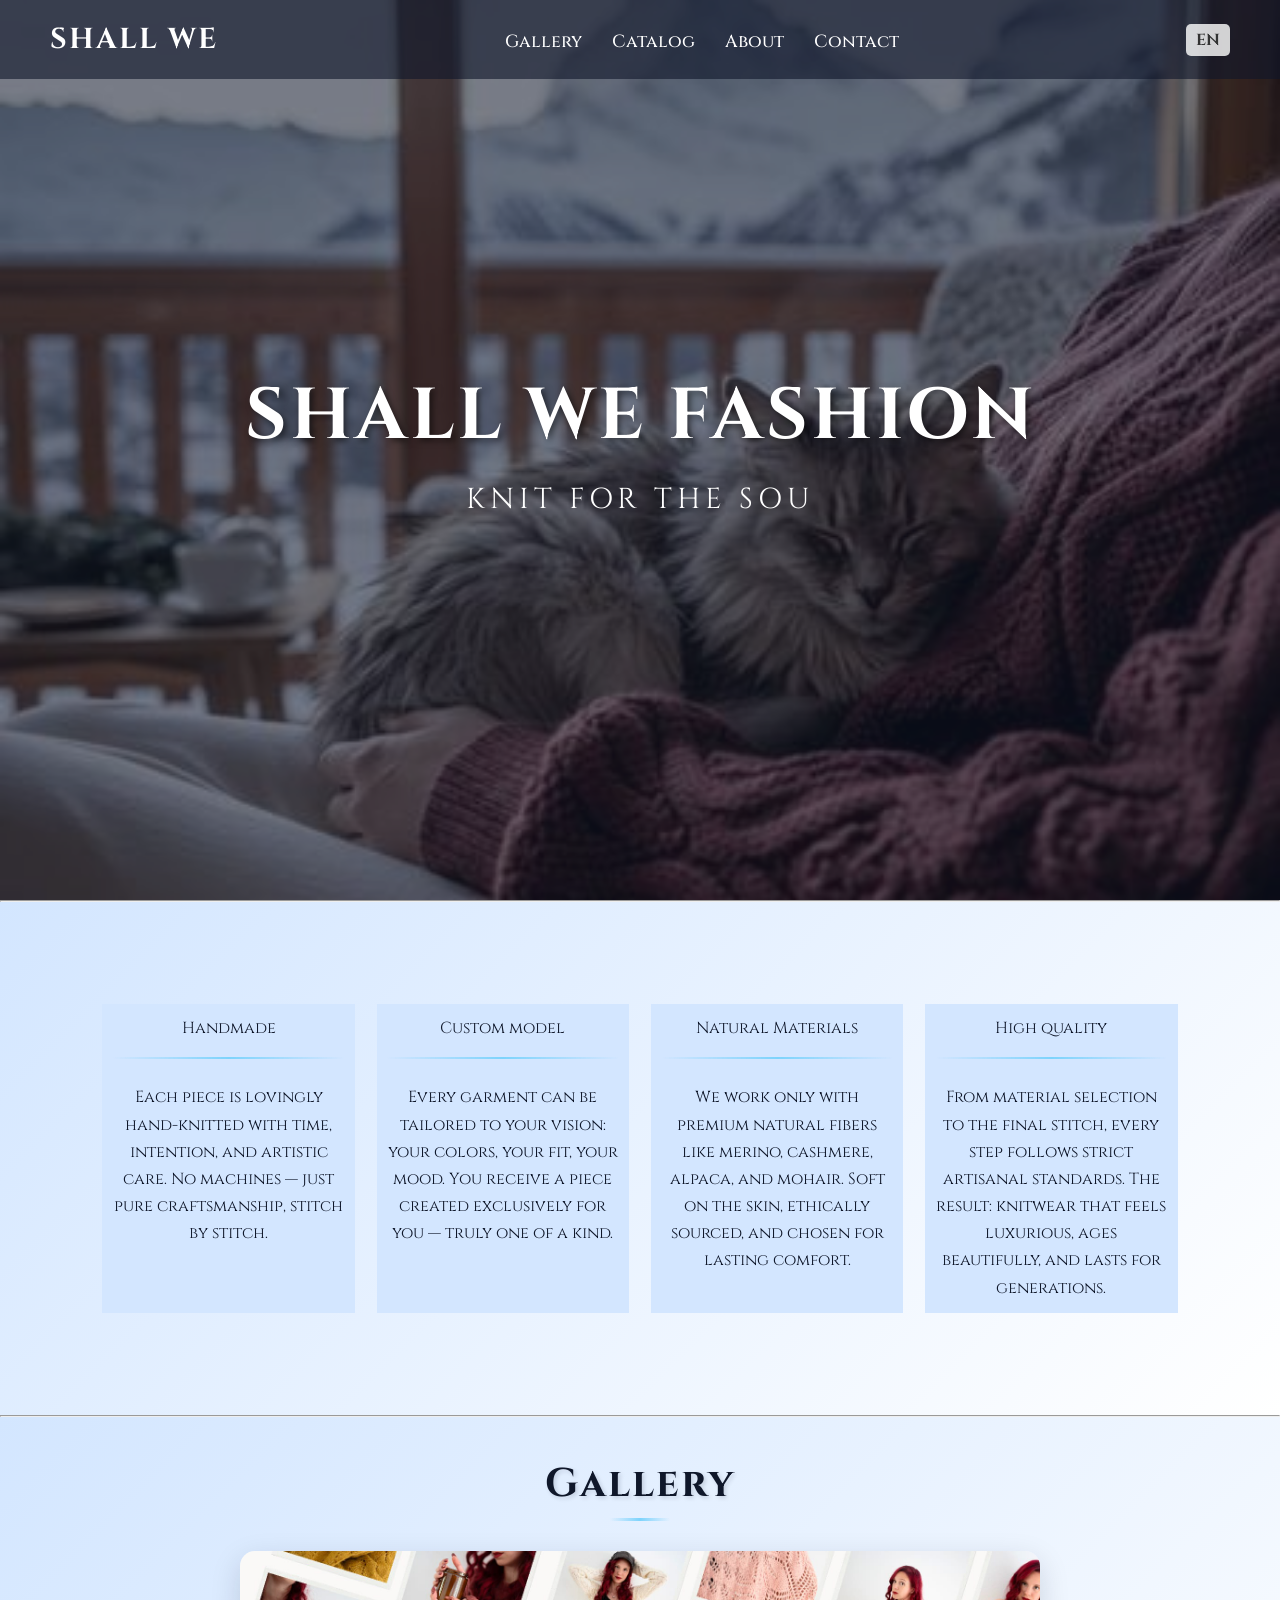
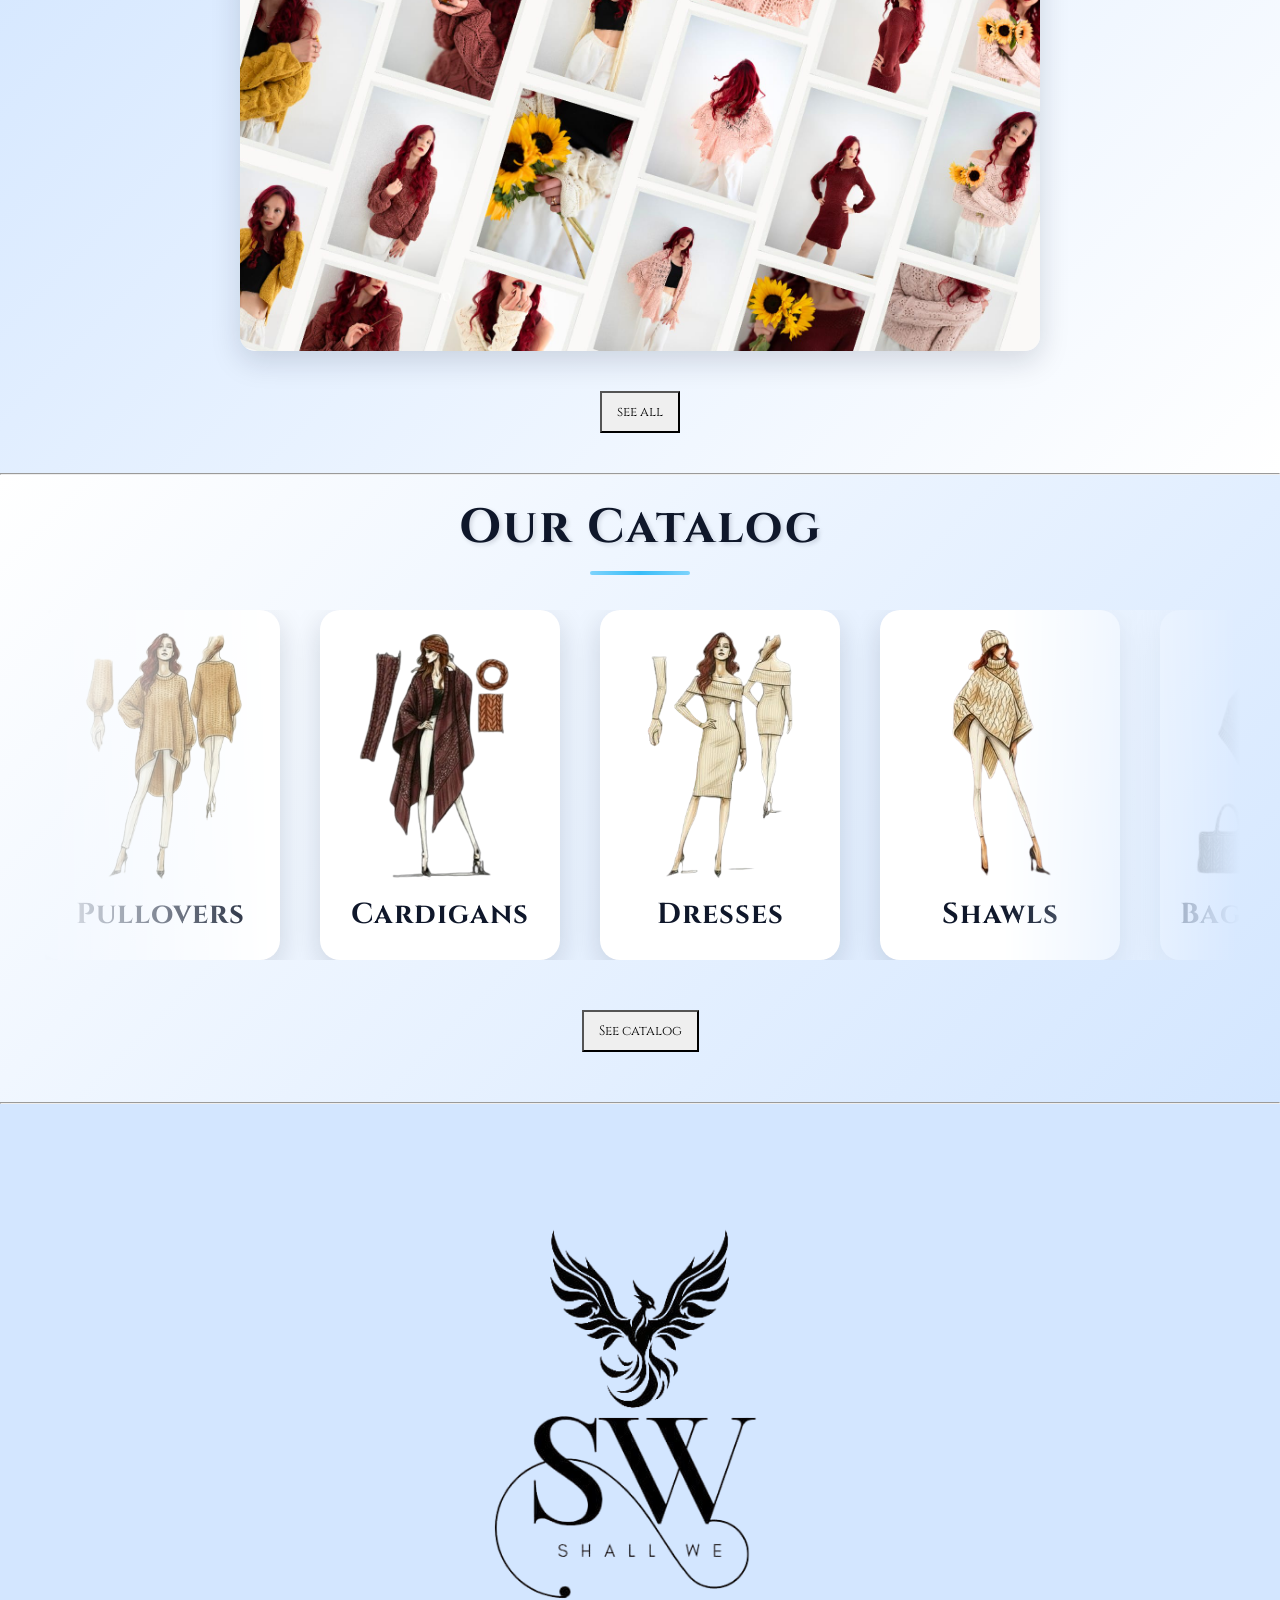
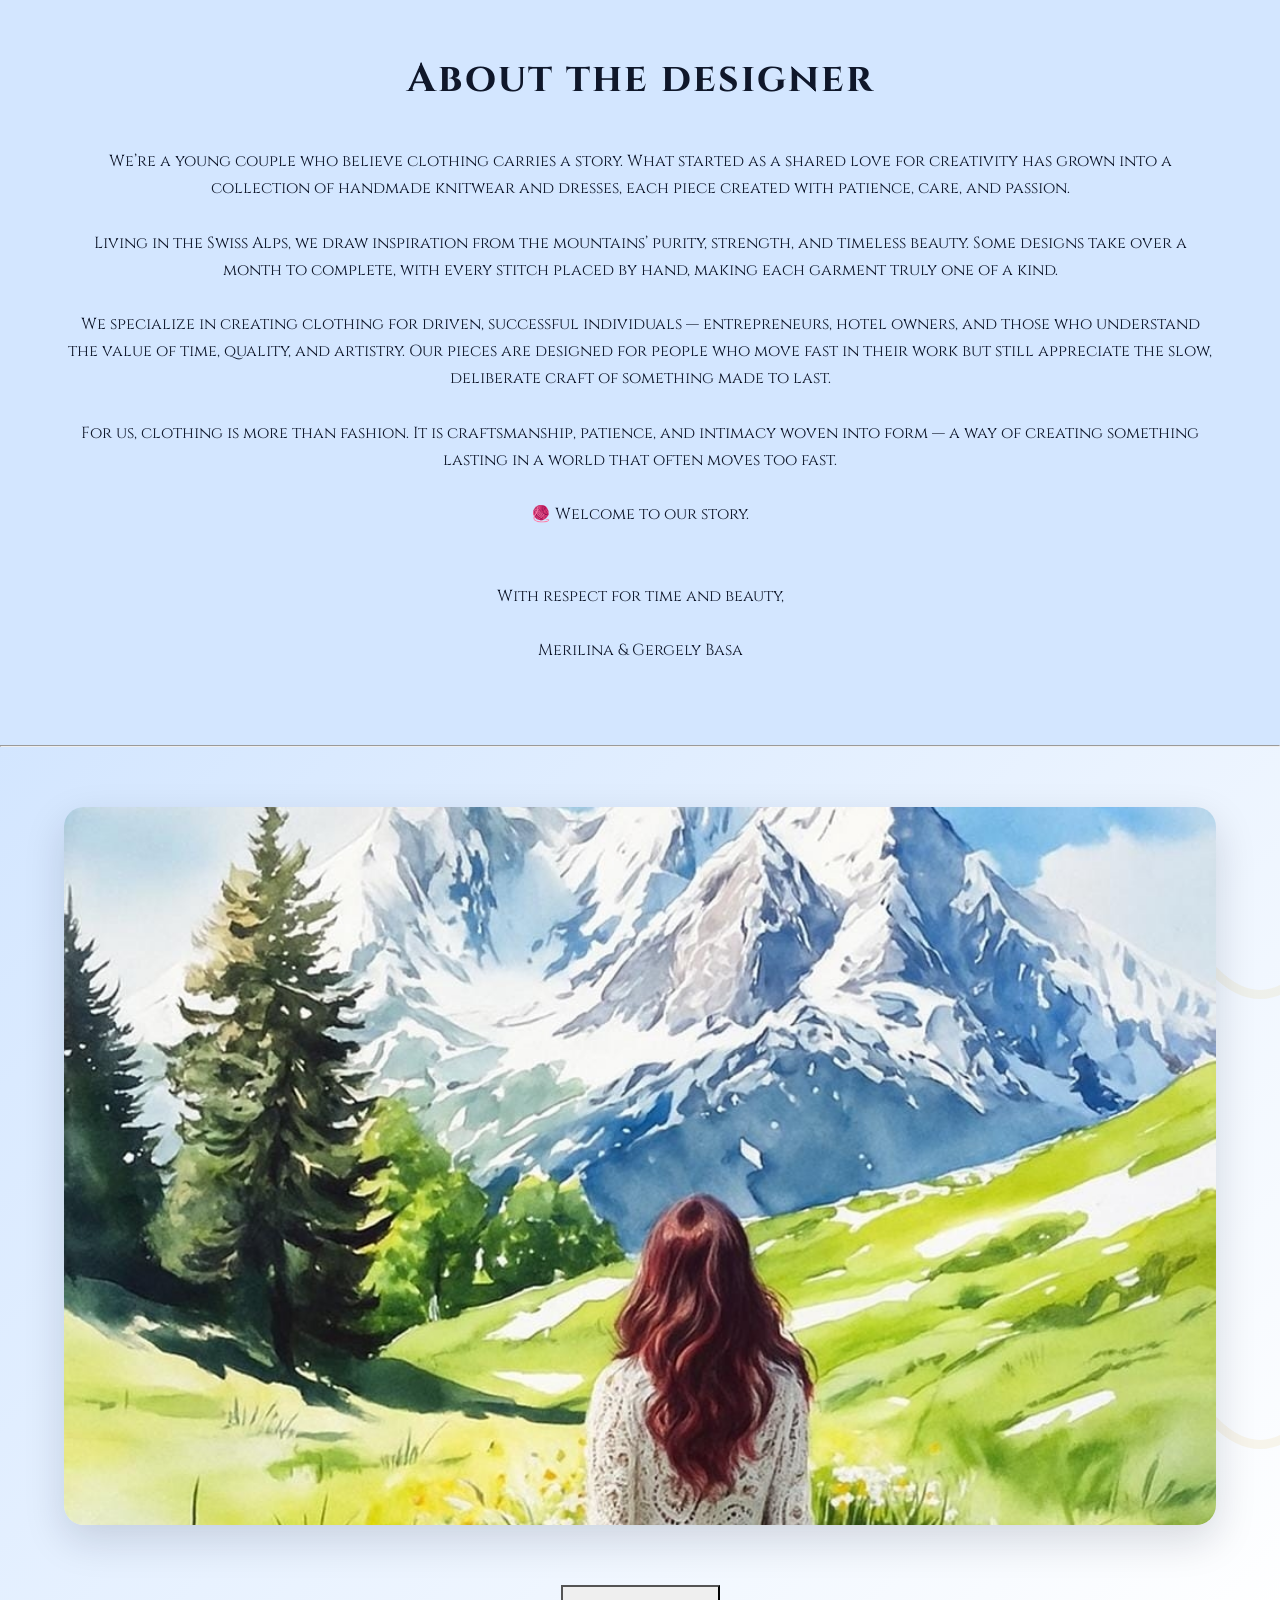
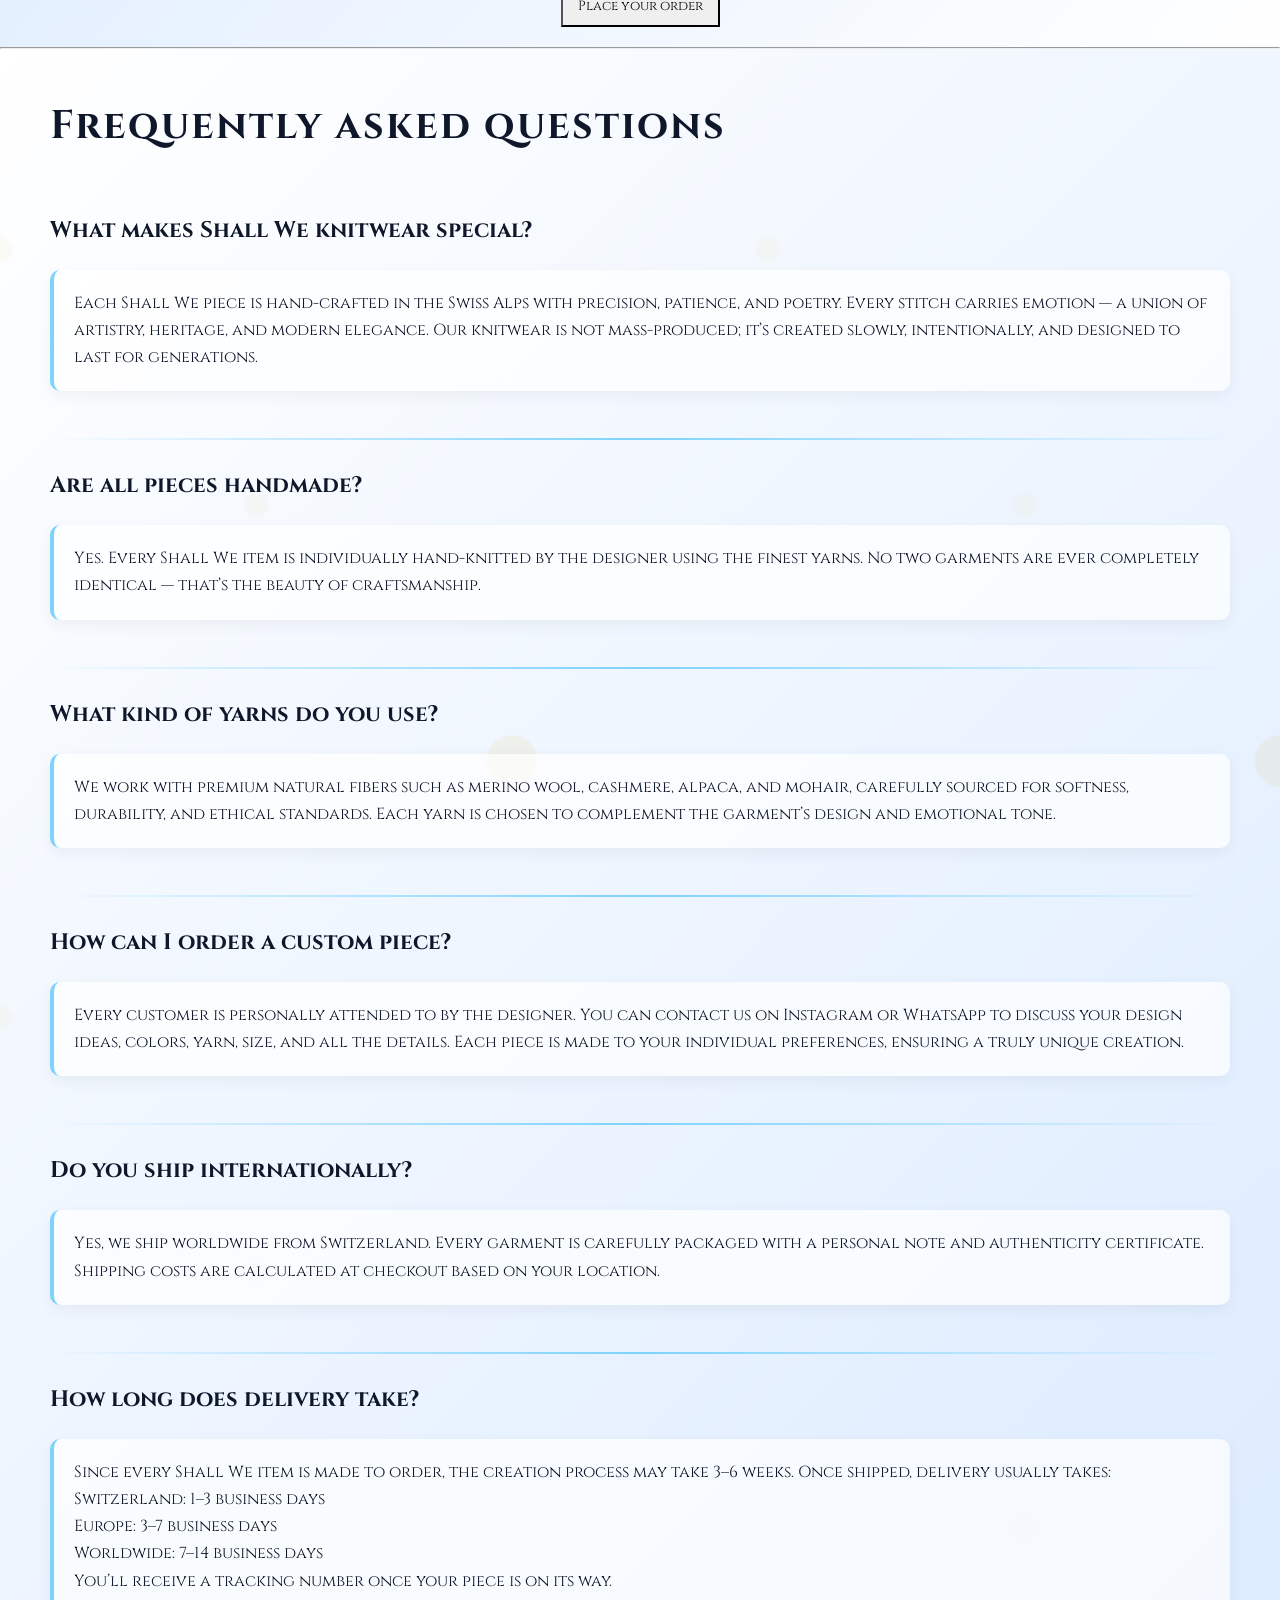
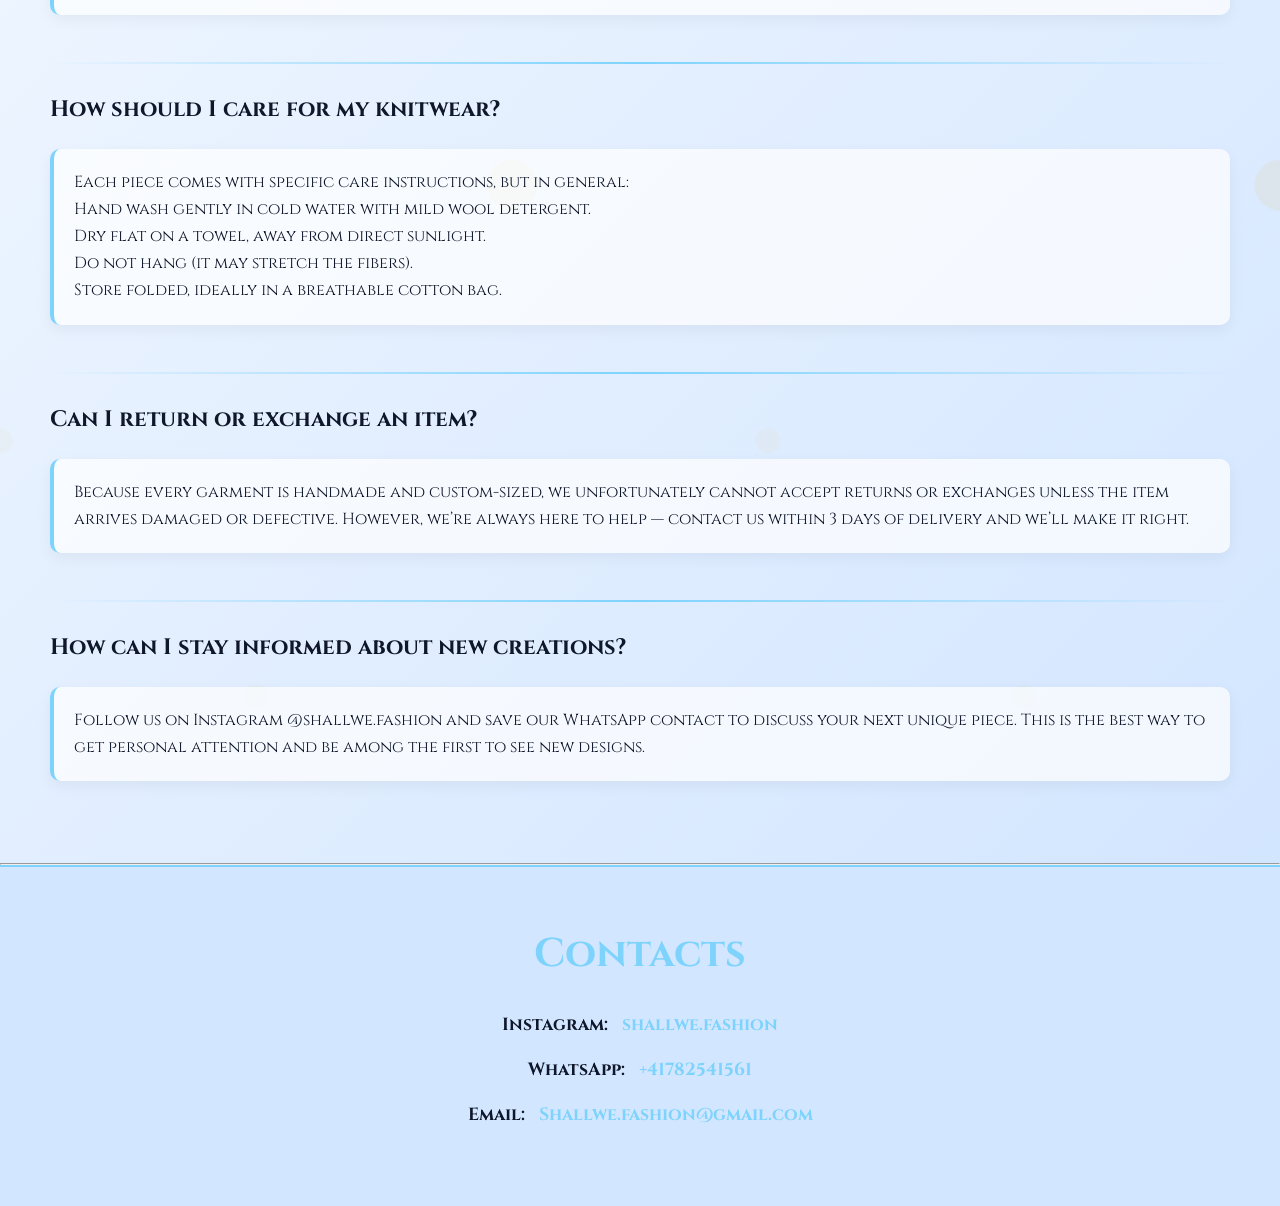
==== commit b3c75ccc: "Summer winter changes" ====
--- a/index.html
+++ b/index.html
@@ -6,9 +6,24 @@
     <title>Shall We</title>
     <link rel="stylesheet" href="style.css">
     <link rel="icon" type="image/x-icon" href="/img/logo.jpeg">
+    <link rel="stylesheet" href="" id="summerwinter">
 </head>
 <body>
     <header>
+            <div class="slideshow-container">
+                <div class="slide fade" >
+                    <img src="img/summer fotos/summer 2.jpeg" id="slide1">
+                </div>
+                <div class="slide fade">
+                    <img src="img/summer fotos/summer 3.jpeg" id="slide2">
+                </div>
+                <div class="slide fade">
+                    <img src="img/summer fotos/summer 4.jpeg" id="slide3">
+                </div>
+                <div class="slide fade">
+                    <img src="img/summer fotos/summer 5.jpeg" id="slide4">
+                </div>
+            </div>
             <nav>
                 <div class="logo">
                     <a href="#">SHALL WE</a>
@@ -176,7 +191,7 @@
 
     <div id="aboutdesigner" class="abtd"><!--abtd = about the designer-->
         <div>
-            <img src="img/logo.jpeg" alt="logo" style="display: block;">
+            <img src="img/logo.png" alt="logo" style="display: block;">
         </div>
 
         <div >
--- a/style.css
+++ b/style.css
@@ -12,12 +12,18 @@
 }
 
 :root {
-    --primary-color: #d4af37; /* Soft gold accent */
-    --bg-light: #fbeee6;
-    --bg-lighter: #fff7f0;
-    --text-dark: #333;
-    --shadow: 0 4px 8px rgba(0,0,0,0.1);
-}
+    --primary-color: unset;
+    --prymary-color2: unset;
+    --bg-light: unset;
+    --bg-lighter: unset;
+    --text-dark: unset;
+    --shadow: unset;
+    --btn-hover: unset;
+    --zoom-glow: unset;
+    --abtb-bg: unset;
+    --puo: unset;
+}
+
 
 * {
     font-family: cinzel;
@@ -101,7 +107,7 @@
     align-items: center;
     padding: 8px 15px;
     text-decoration: none;
-    color: #333;
+    color: var(--text-dark);
     font-size: 14px;
 }
 
@@ -122,11 +128,7 @@
     color: white;
     width: 100%;
     height: 100vh;
-    min-height: 600px;
-    background-image: linear-gradient(to bottom, rgba(0,0,0,0.3), rgba(0,0,0,0.7)), url('img/banner.jpeg');
-    background-repeat: no-repeat;
-    background-size: cover;
-    background-position: center;
+    max-height: 100vh;
     display: flex;
     flex-direction: column;
     justify-content: center;
@@ -134,6 +136,36 @@
     text-align: center;
     box-shadow: inset 0 0 100px rgba(0,0,0,0.3);
     padding: 20px;
+    overflow: hidden; /* Hide overflow from slides */
+}
+
+.slideshow-container {
+    position: absolute;
+    top: 0;
+    left: 0;
+    width: 100%;
+    height: 100%;
+    z-index: 0; /* Behind nav and overlay */
+}
+
+.slide {
+    position: absolute;
+    top: 0;
+    left: 0;
+    width: 100%;
+    height: 100%;
+    opacity: 0;
+    transition: opacity 1.5s ease-in-out;
+}
+
+.slide.active {
+    opacity: 1;
+}
+
+.slide img {
+    width: 100%;
+    height: 100%;
+    object-fit: cover;
 }
 
 nav {
@@ -146,7 +178,7 @@
     align-items: center;
     padding: 0 50px;
     background-color: rgba(0,0,0,0.2);
-    z-index: 1000;
+    z-index: 2;
 }
 
 .hamburger-menu {
@@ -252,9 +284,17 @@
 }
 
 header .overlay {
-    animation: fadeIn 1s ease-in-out;
-    color: white;
-    position: relative;
+    position: absolute;
+    top: 0;
+    left: 0;
+    width: 100%;
+    height: 100%;
+    display: flex;
+    flex-direction: column;
+    justify-content: center;
+    align-items: center;
+    background-color: rgba(0, 0, 0, 0.5);
+    z-index: 1;
 }
 
 header .overlay h2 {
@@ -317,7 +357,7 @@
     left: 0;
     width: 0;
     height: 2px;
-    background: linear-gradient(90deg, var(--primary-color), #ffd700, var(--primary-color));
+    background: linear-gradient(90deg, var(--primary-color), var(--prymary-color2), var(--primary-color));
     transition: width 0.5s cubic-bezier(0.68, -0.55, 0.265, 1.55);
 }
 
@@ -327,7 +367,7 @@
 
 nav .nav-links a:hover {
     transform: translateY(-2px);
-    text-shadow: 0 0 10px rgba(212, 175, 55, 0.8);
+    text-shadow: 0 0 10px var(--prymary-color);
 }
 
 /* Enhanced Hamburger Menu */
@@ -342,7 +382,7 @@
 
 .hamburger-menu.active .bar:nth-child(1) {
     transform: translateY(10px) rotate(45deg);
-    background: linear-gradient(90deg, var(--primary-color), #ffd700);
+    background: linear-gradient(90deg, var(--primary-color), var(--prymary-color2));
 }
 
 .hamburger-menu.active .bar:nth-child(2) {
@@ -351,7 +391,7 @@
 
 .hamburger-menu.active .bar:nth-child(3) {
     transform: translateY(-10px) rotate(-45deg);
-    background: linear-gradient(90deg, var(--primary-color), #ffd700);
+    background: linear-gradient(90deg, var(--primary-color), var(--prymary-color2));
 }
 
 /* Parallax Background Animation removed */
@@ -531,15 +571,15 @@
 @keyframes zoomGlow {
     0% {
         transform: scale(1);
-        filter: drop-shadow(0 0 0px rgba(212, 175, 55, 0));
+        filter: drop-shadow(0 0 0px var(--puo));
     }
     50% {
         transform: scale(1.05);
-        filter: drop-shadow(0 0 20px rgba(212, 175, 55, 0.8));
+        filter: drop-shadow(0 0 20px var(--prymary-color));
     }
     100% {
         transform: scale(1.02);
-        filter: drop-shadow(0 0 10px rgba(212, 175, 55, 0.4));
+        filter: drop-shadow(0 0 10px var(--zoom-glow));
     }
 }
 
@@ -586,10 +626,10 @@
 /* 14. GLOW PULSE EFFECT */
 @keyframes glowPulse {
     0%, 100% {
-        filter: drop-shadow(0 0 5px rgba(212, 175, 55, 0.3));
+        filter: drop-shadow(0 0 5px var(--zoom-glow));
     }
     50% {
-        filter: drop-shadow(0 0 20px rgba(212, 175, 55, 0.8));
+        filter: drop-shadow(0 0 20px var(--primary-color));
     }
 }
 
@@ -597,7 +637,7 @@
 .ripple {
     position: absolute;
     border-radius: 50%;
-    background: rgba(212, 175, 55, 0.6);
+    background: var(--zoom-glow);
     transform: scale(0);
     animation: ripple 0.6s linear;
     pointer-events: none;
@@ -751,8 +791,8 @@
 /*aici vine tot pu about the brand*/
 
 .abtb div{
-    background-color: rgb(251, 238, 230);
-    padding: 3%;
+    background-color: var(--bg-light);
+    padding: 1%;
     flex: 1;
     text-align: center;
     position: relative;
@@ -768,7 +808,7 @@
     left: -50%;
     width: 200%;
     height: 200%;
-    background-color: rgb(215, 191, 176);
+    background-color: var(--abtb-bg);
     background-size: 100px 100px, 20px 20px;
     transform: rotate(45deg);
     animation: knitPattern 4s ease-in-out infinite;
@@ -787,7 +827,7 @@
     left: -50%;
     width: 200%;
     height: 200%;
-    background: linear-gradient(45deg, transparent, rgba(212, 175, 55, 0.1), transparent);
+    background: linear-gradient(45deg, transparent, var(--puo), transparent);
     transform: rotate(45deg);
     animation: knitPattern 3s ease-in-out infinite;
     opacity: 0;
@@ -829,7 +869,7 @@
     column-width: 1fr;
     height: auto;
     min-height: auto;
-    background: linear-gradient(135deg, #fbeee6 0%, #fff7f0 100%);
+    background: linear-gradient(135deg, var(--bg-light) 0%, var(--bg-lighter) 100%);
 }
 
 @media (max-width: 900px){
@@ -838,7 +878,7 @@
         flex-direction: column;
         gap: 20px;
         height: auto;
-        padding: 5%;
+    padding: 5%;
     }
     .abtb div{
         padding-inline: 30px;
@@ -848,7 +888,7 @@
 /*aici e tot pu about designer*/
 
 .abtd{
-    background-color: rgb(251, 238, 230);
+    background-color: var(--bg-light);
     padding: 80px 5%;
     max-width: 100%;
     margin: auto;
@@ -865,7 +905,7 @@
 }
 
 button:hover{
-    background-color: #ffd4ba;
+    background-color: var(--btn-hover);
 }
 
 button a{
@@ -896,7 +936,7 @@
 /*gallery*/
 
 .gallery{
-    background: linear-gradient(135deg, var(--bg-light) 0%, #fff7f0 100%);
+    background: linear-gradient(135deg, var(--bg-light) 0%, var(--bg-lighter) 100%);
     display: flex;
     flex-direction: column;
     justify-content: space-evenly;
@@ -915,7 +955,7 @@
 .gallery h1 {
     margin-bottom: 20px;
     animation: bounceIn 1s ease-out;
-    text-shadow: 2px 2px 4px rgba(0,0,0,0.1);
+    text-shadow: 2px 2px 4px var(--shadow);
     position: relative;
 }
 
@@ -938,7 +978,7 @@
     max-width: 800px;
     display: block;
     border-radius: 15px;
-    box-shadow: 0 10px 30px rgba(0,0,0,0.1);
+    box-shadow: 0 10px 30px var(--shadow);
     transition: box-shadow 0.2s ease;
     flex-shrink: 1;
     min-height: 0;
@@ -967,7 +1007,7 @@
     left: -100%;
     width: 100%;
     height: 100%;
-    background: linear-gradient(90deg, transparent, rgba(255,255,255,0.3), transparent);
+    background: linear-gradient(90deg, transparent, var(--btn-bg), transparent);
     transition: left 0.5s ease;
 }
 
@@ -985,7 +1025,7 @@
 /*catalogul*/
 
 .catalog {
-    background: linear-gradient(135deg, #fff7f0 0%, #fbeee6 100%);
+    background: linear-gradient(135deg, var(--bg-lighter) 0%, var(--bg-light) 100%);
     padding-top: 20px;
     padding-bottom: 50px;
     text-align: center;
@@ -1001,7 +1041,7 @@
     left: -50%;
     width: 200%;
     height: 200%;
-    background: radial-gradient(circle, rgba(212, 175, 55, 0.05) 0%, transparent 70%);
+    background: radial-gradient(circle, var(--prymary-color) 0%, transparent 70%);
     animation: elegantFloat 8s ease-in-out infinite;
     pointer-events: none;
 }
@@ -1013,7 +1053,7 @@
     letter-spacing: 2px;
     animation: bounceIn 1.2s ease-out;
     position: relative;
-    text-shadow: 2px 2px 4px rgba(0,0,0,0.1);
+    text-shadow: 2px 2px 4px var(--shadow);
 }
 
 .catalog h1::after {
@@ -1024,7 +1064,7 @@
     transform: translateX(-50%);
     width: 100px;
     height: 4px;
-    background: linear-gradient(90deg, var(--primary-color), #ffd700, var(--primary-color));
+    background: linear-gradient(90deg, var(--primary-color), var(--prymary-color2), var(--primary-color));
     animation: shimmer 2s ease-in-out infinite;
     border-radius: 2px;
 }
@@ -1045,7 +1085,7 @@
     left: 0;
     right: 0;
     bottom: 0;
-    background: linear-gradient(90deg, #fff7f0 0%, transparent 20%, transparent 80%, #fff7f0 100%);
+    background: linear-gradient(90deg, var(--bg-lighter) 0%, transparent 20%, transparent 80%, var(--bg-lighter) 100%);
     z-index: 1;
     pointer-events: none;
 }
@@ -1078,14 +1118,14 @@
     background: white;
     border-radius: 20px;
     padding: 20px;
-    box-shadow: 0 10px 30px rgba(0,0,0,0.1);
+    box-shadow: 0 10px 30px var(--shadow);
     overflow: visible;
 }
 
 
 
 .catalog .box:hover {
-    box-shadow: 0 5px 15px rgba(0, 0, 0, 0.1);
+    box-shadow: 0 5px 15px var(--shadow);
 }
 
 .img-container {
@@ -1135,7 +1175,7 @@
     padding: 60px 5% 20px;
     height: 100vh;
     max-height: 100vh;
-    background: linear-gradient(135deg, var(--bg-light) 0%, #fff7f0 100%);
+    background: linear-gradient(135deg, var(--bg-light) 0%, var(--bg-lighter) 100%);
     position: relative;
     overflow: hidden;
 }
@@ -1157,7 +1197,7 @@
     max-width: 1200px;
     border-radius: 20px;
     overflow: hidden;
-    box-shadow: 0 15px 40px rgba(0,0,0,0.15);
+    box-shadow: 0 15px 40px var(--shadow);
     margin-bottom: 40px;
     flex-grow: 1;
     min-height: 0;
@@ -1172,7 +1212,7 @@
     left: 0;
     right: 0;
     bottom: 0;
-    background: linear-gradient(45deg, rgba(212, 175, 55, 0.1) 0%, transparent 50%, rgba(212, 175, 55, 0.1) 100%);
+    background: linear-gradient(45deg, var(--puo) 0%, transparent 50%, var(--puo) 100%);
     z-index: 1;
     opacity: 0;
     transition: opacity 0.3s ease;
@@ -1235,7 +1275,7 @@
 /*faq*/ 
 
 .faq{
-    background: linear-gradient(135deg, #fff7f0 0%, var(--bg-light) 100%);
+    background: linear-gradient(135deg, var(--bg-lighter) 0%, var(--bg-light) 100%);
     padding: 50px;
     position: relative;
     overflow: hidden;
@@ -1299,7 +1339,7 @@
     animation: fadeIn 0.5s ease-out;
     position: relative;
     z-index: 2;
-    background: rgba(255, 255, 255, 0.7);
+    background: #ffffffb3;
     border-radius: 10px;
     padding: 20px;
     margin: 10px 0;
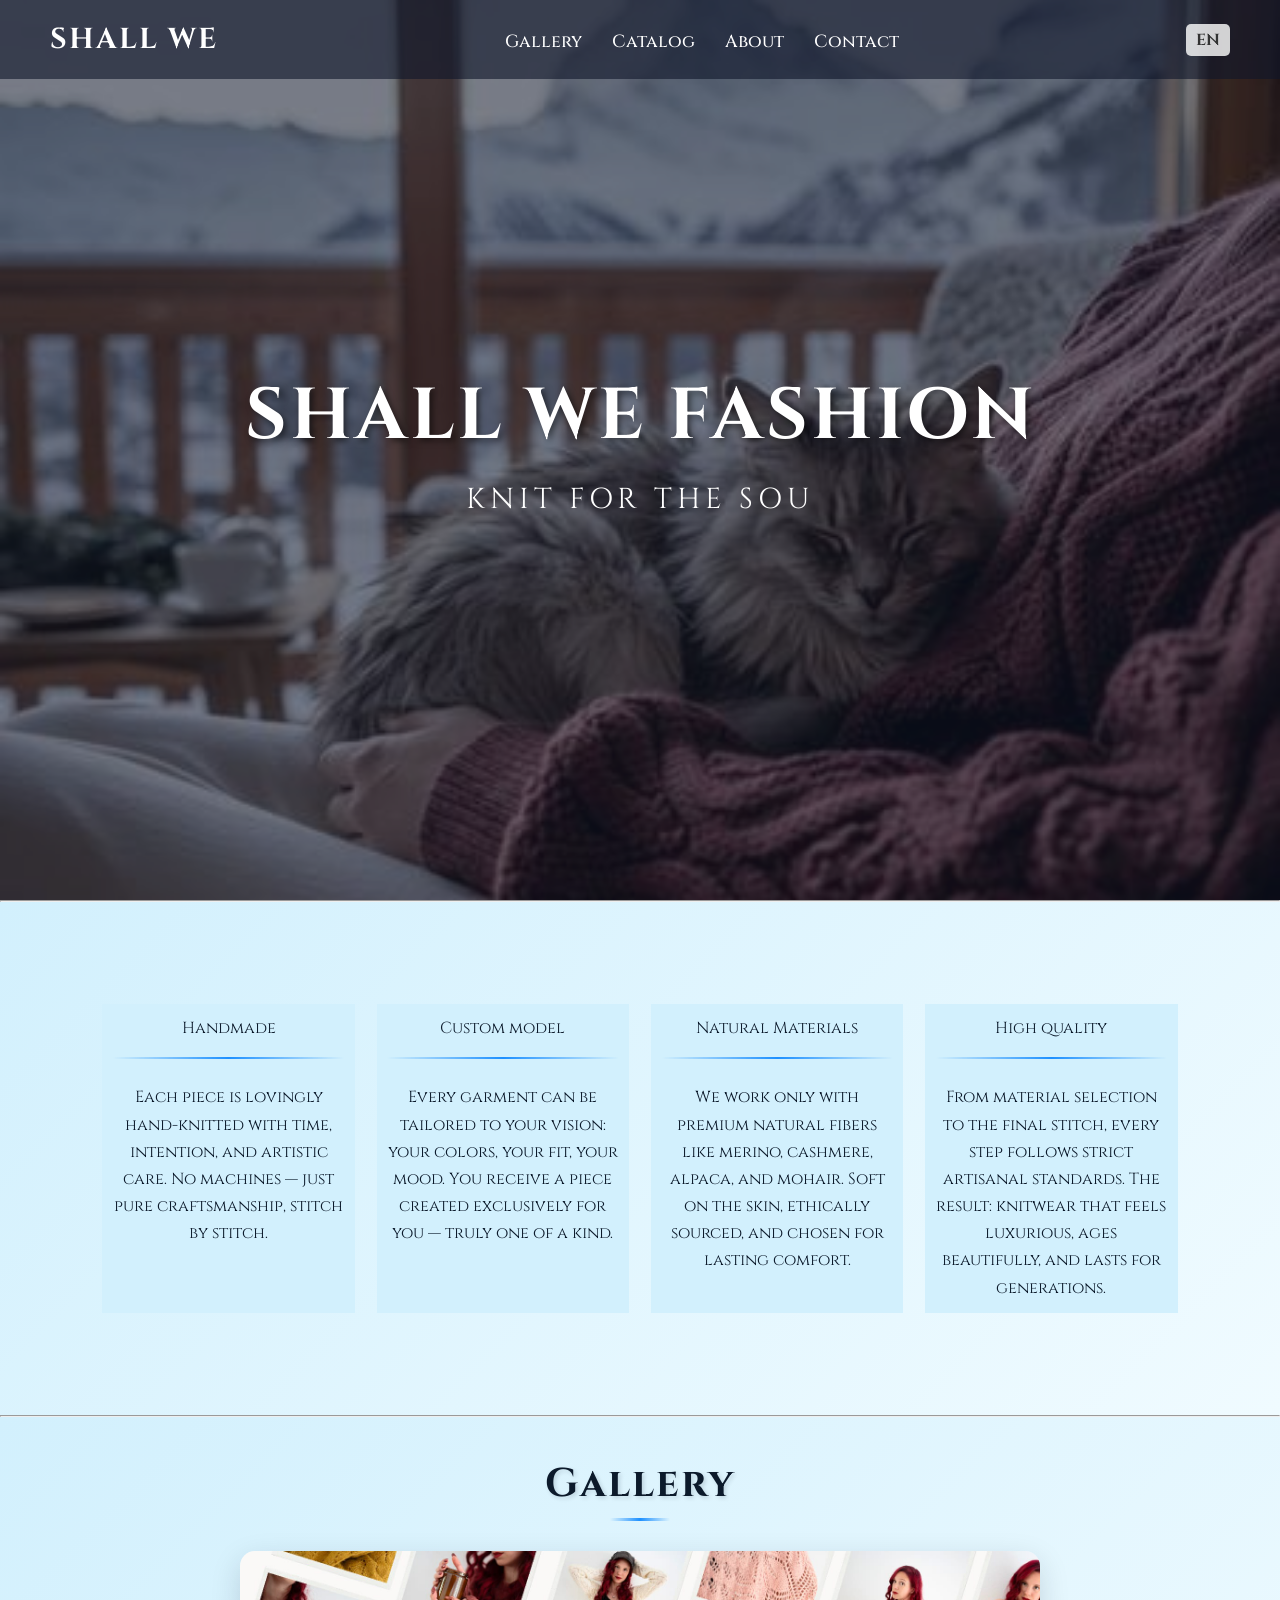
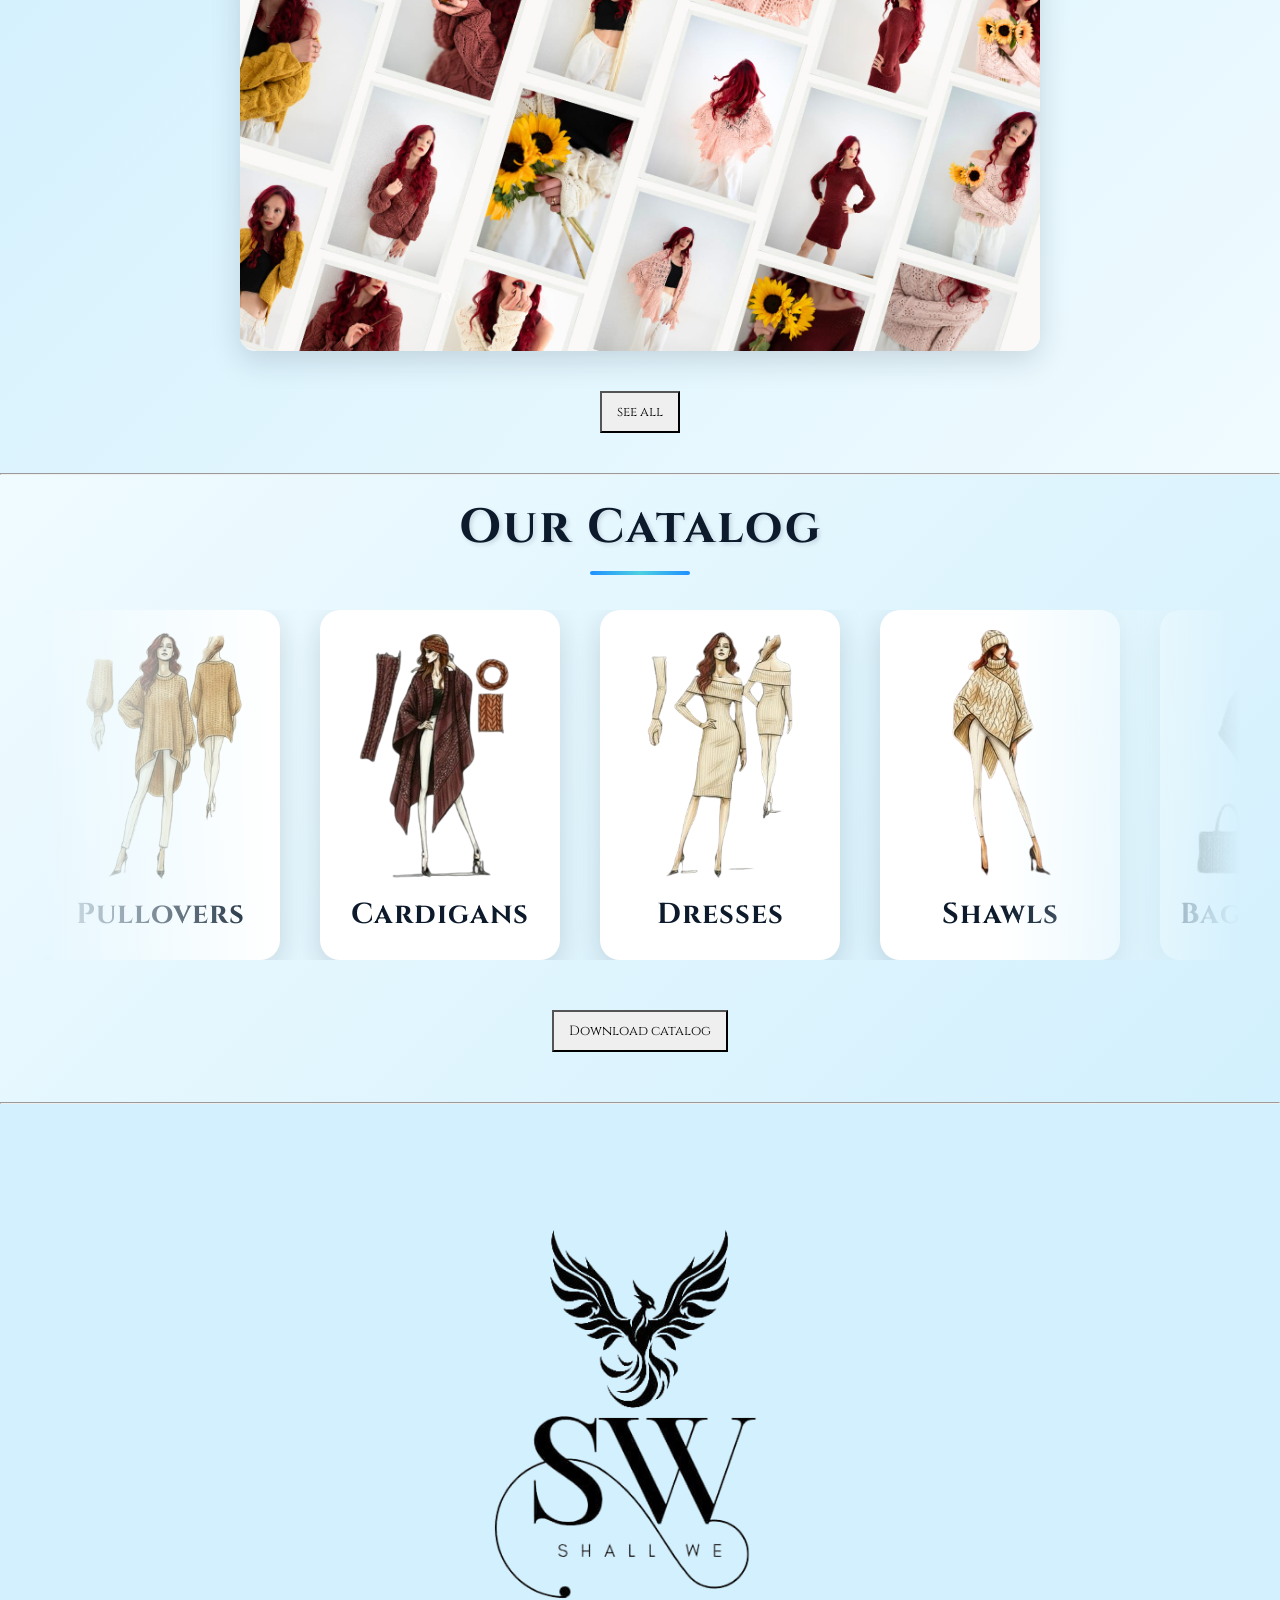
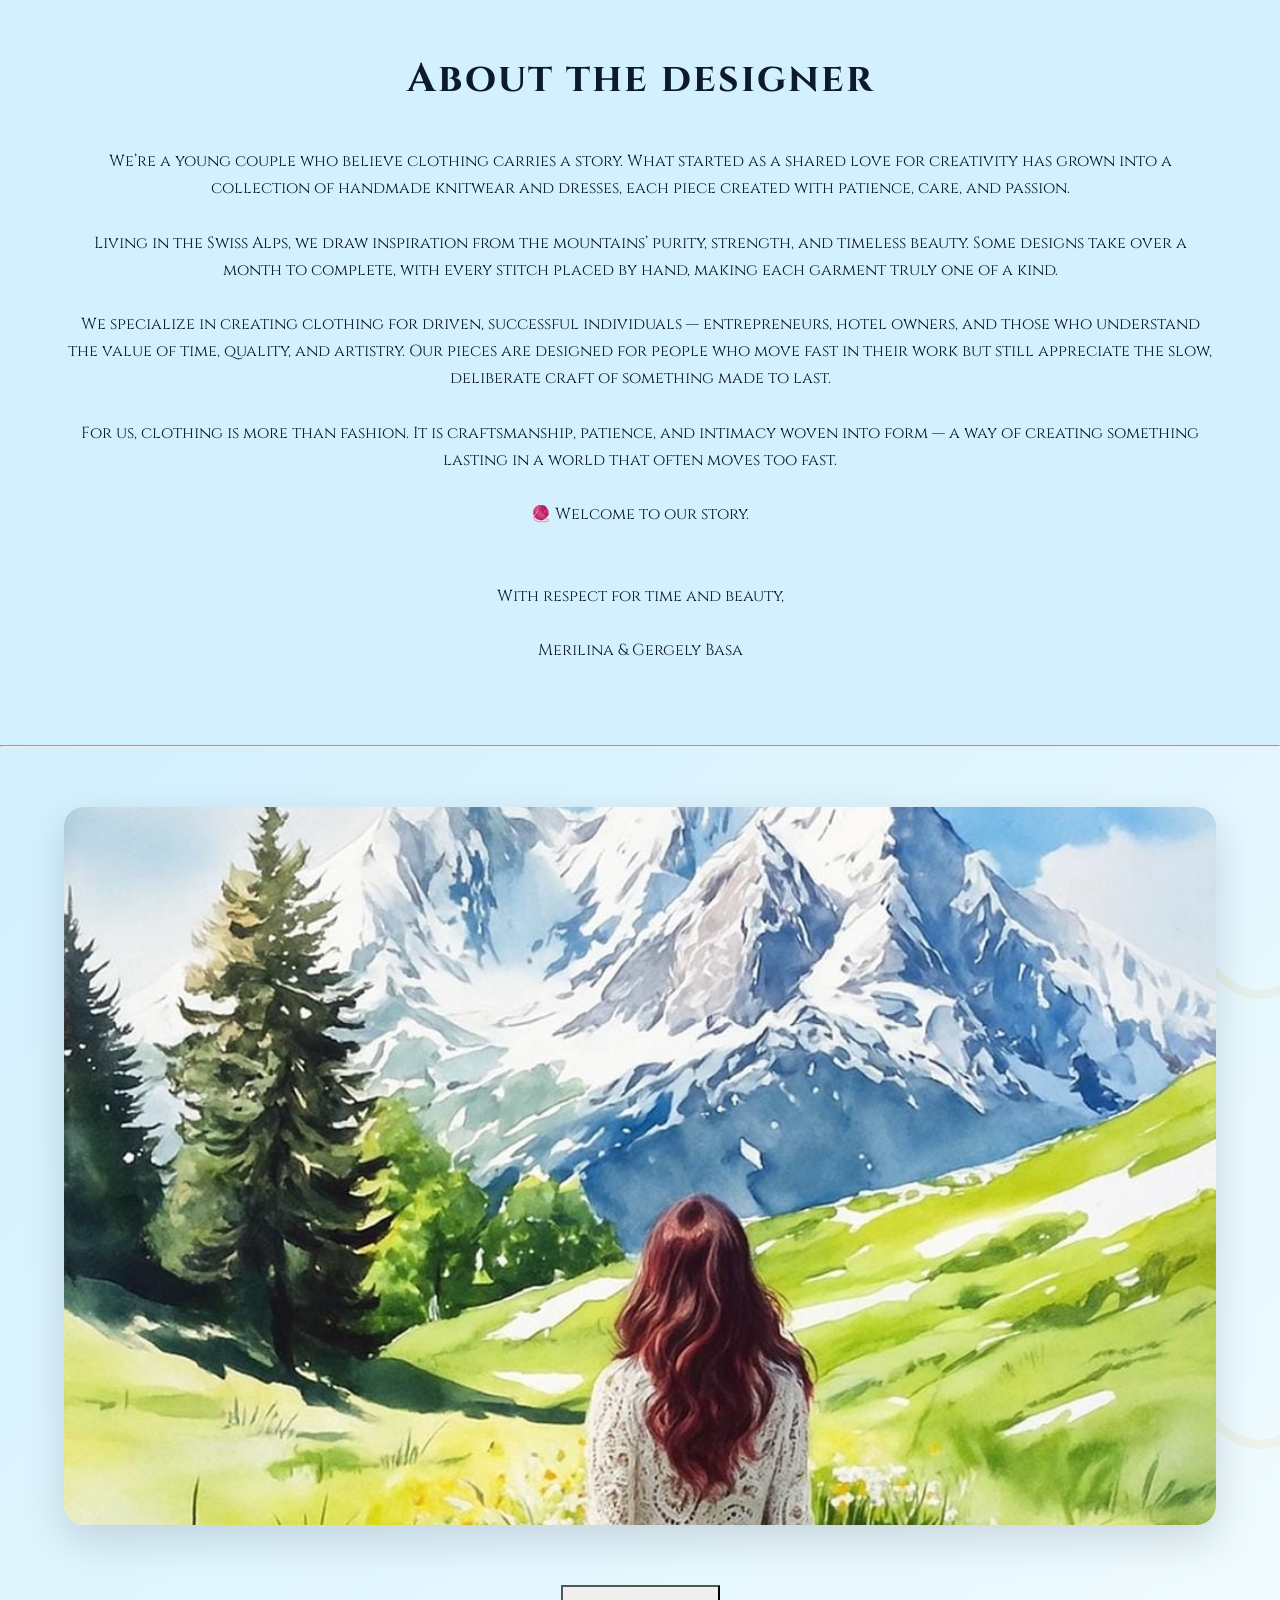
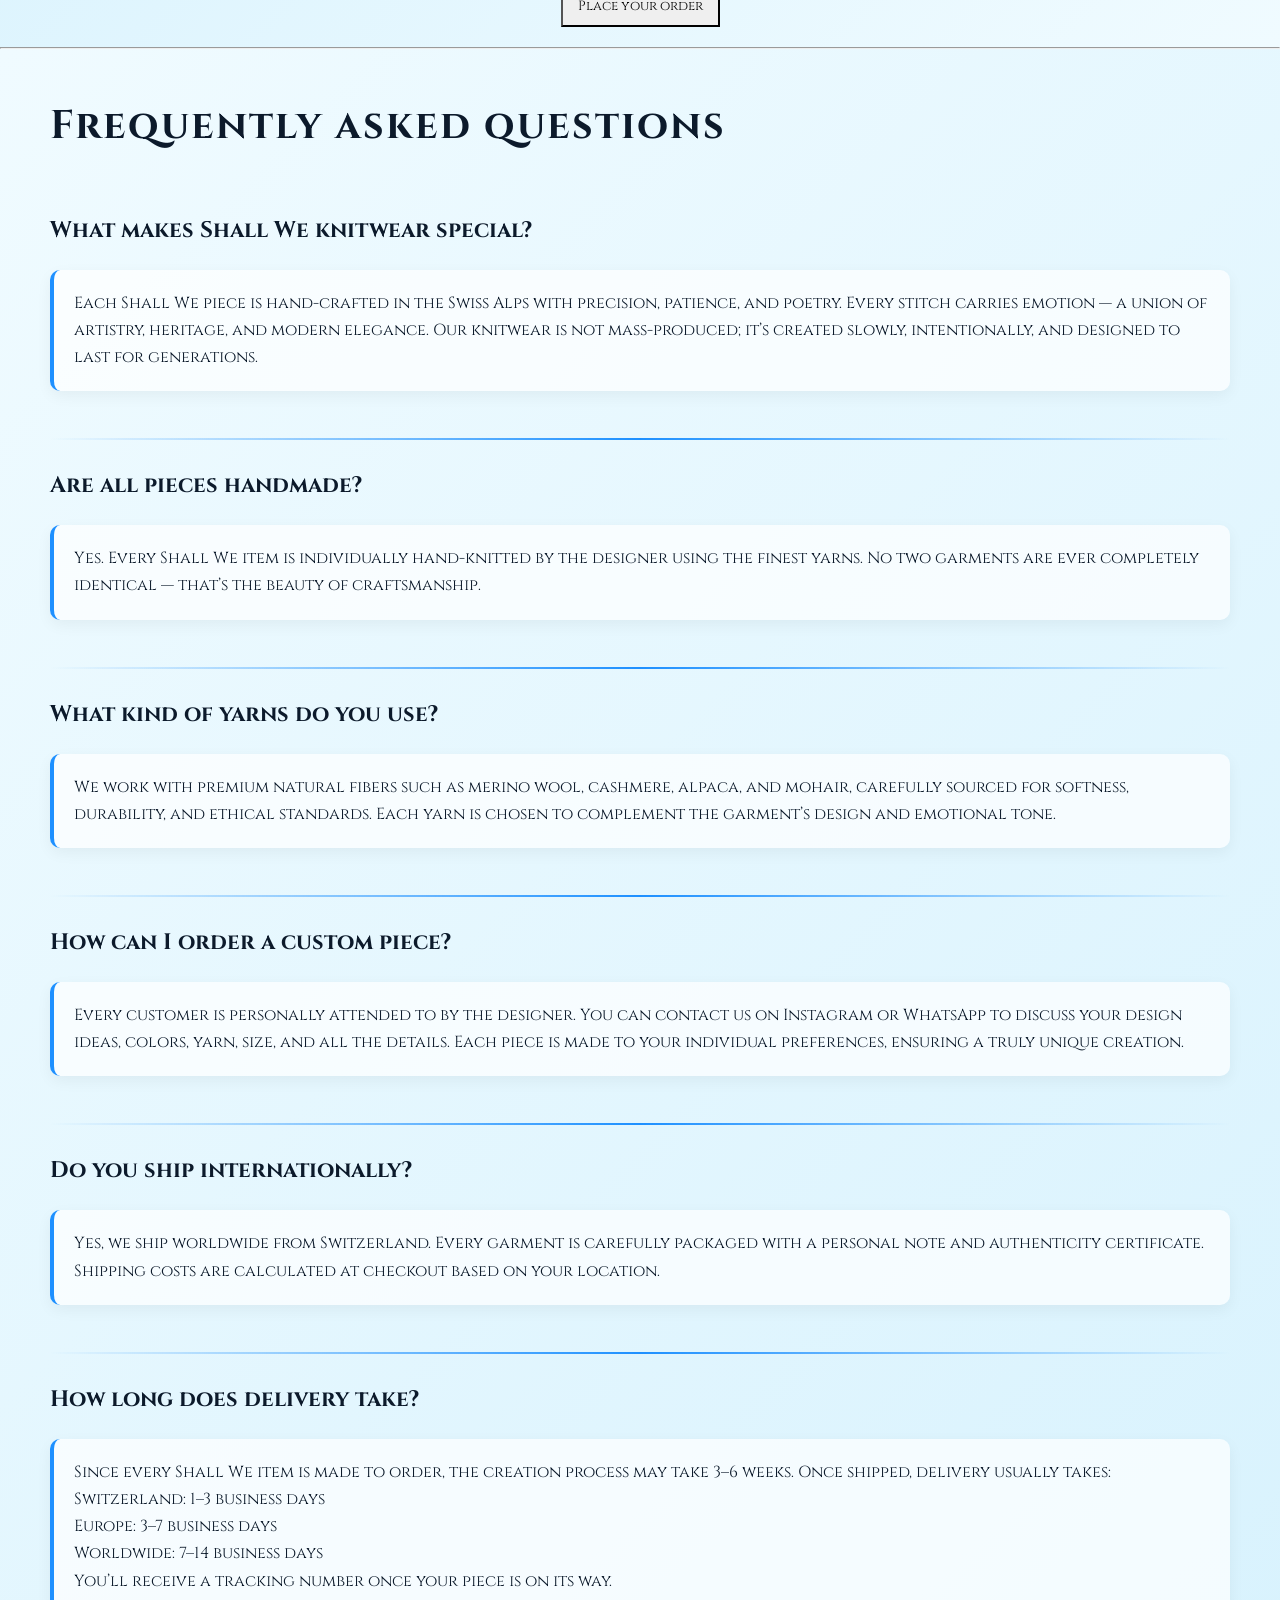
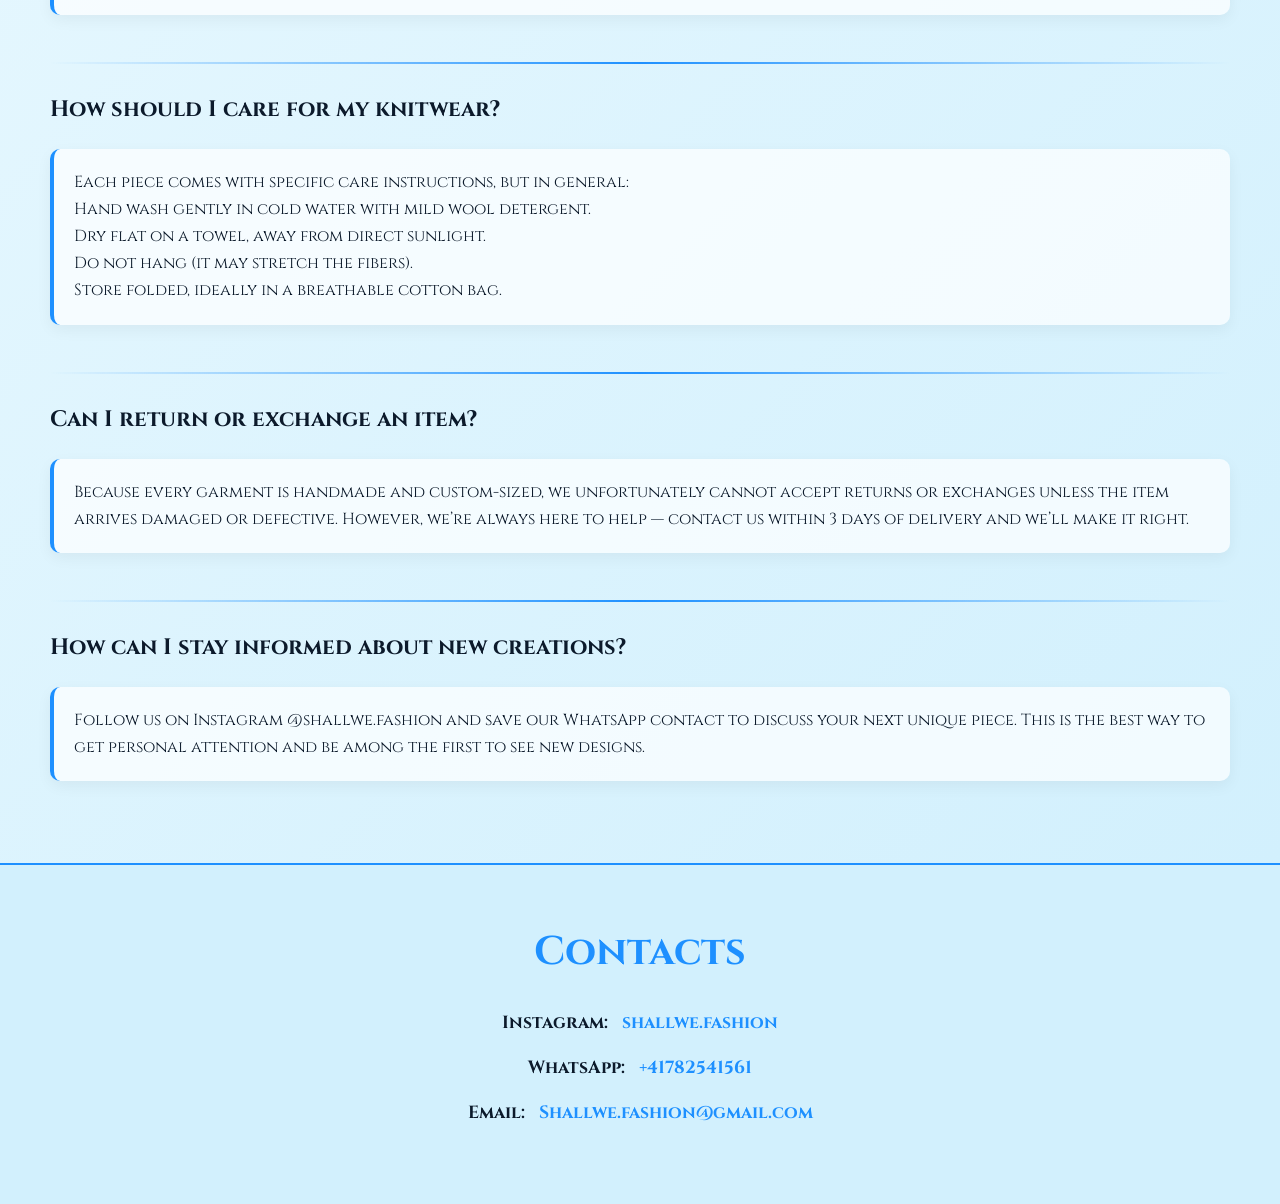
==== commit fd1157df: "pdf not loading fix" ====
--- a/index.html
+++ b/index.html
@@ -5,7 +5,7 @@
     <meta name="viewport" content="width=device-width, initial-scale=1.0">
     <title>Shall We</title>
     <link rel="stylesheet" href="style.css">
-    <link rel="icon" type="image/x-icon" href="/img/logo.jpeg">
+    <link rel="icon" type="image/x-icon" href="/img/logo.png">
     <link rel="stylesheet" href="" id="summerwinter">
 </head>
 <body>
@@ -186,7 +186,7 @@
                 </div>
             </div>
         </div>
-        <button class="seecatalog" style="margin-top: 50px;"><a href="catalog.pdf" target="_blank" data-translate="see_catalog_button">See catalog</a></button>
+        <button class="seecatalog" style="margin-top: 50px;"><a href="catalog.pdf" download data-translate="see_catalog_button">See catalog</a></button>
     </div><hr>
 
     <div id="aboutdesigner" class="abtd"><!--abtd = about the designer-->
@@ -301,7 +301,7 @@
 
             <span data-translate="faq_a9">Follow us on Instagram @shallwe.fashion and save our WhatsApp contact to discuss your next unique piece. This is the best way to get personal attention and be among the first to see new designs.</span> <br>
         </p>
-    </div><hr>
+    </div>
 
     <footer id="contact">
         <div class="contacts">
--- a/style.css
+++ b/style.css
@@ -1124,9 +1124,9 @@
 
 
 
-.catalog .box:hover {
+/*.catalog .box:hover {
     box-shadow: 0 5px 15px var(--shadow);
-}
+}*/
 
 .img-container {
     width: 200px;
@@ -1147,9 +1147,9 @@
     transition: all 0.5s ease;
 }
 
-.catalog .box:hover img {
+/*.catalog .box:hover img {
     transform: scale(1.02) rotate(1deg);
-}
+}*/
 
 .catalog .box h3 {
     font-size: 1.8em;
@@ -1160,10 +1160,10 @@
     transition: all 0.3s ease;
 }
 
-.catalog .box:hover h3 {
+/*.catalog .box:hover h3 {
     color: var(--text-dark);
     transform: translateY(-2px);
-}
+}*/
 
 /*place your order*/
 
@@ -1279,18 +1279,6 @@
     padding: 50px;
     position: relative;
     overflow: hidden;
-}
-
-.faq::before {
-    content: '';
-    position: absolute;
-    top: -50%;
-    left: -50%;
-    width: 200%;
-    height: 200%;
-    background: url('data:image/svg+xml,<svg xmlns="http://www.w3.org/2000/svg" viewBox="0 0 100 100"><defs><pattern id="stitchPattern" x="0" y="0" width="30" height="30" patternUnits="userSpaceOnUse"><circle cx="15" cy="15" r="1" fill="rgba(212,175,55,0.1)"/><circle cx="5" cy="5" r="0.5" fill="rgba(212,175,55,0.05)"/><circle cx="25" cy="25" r="0.5" fill="rgba(212,175,55,0.05)"/></pattern></defs><rect width="100" height="100" fill="url(%23stitchPattern)"/></svg>');
-    animation: elegantFloat 12s ease-in-out infinite;
-    pointer-events: none;
 }
 
 .faq h1 {
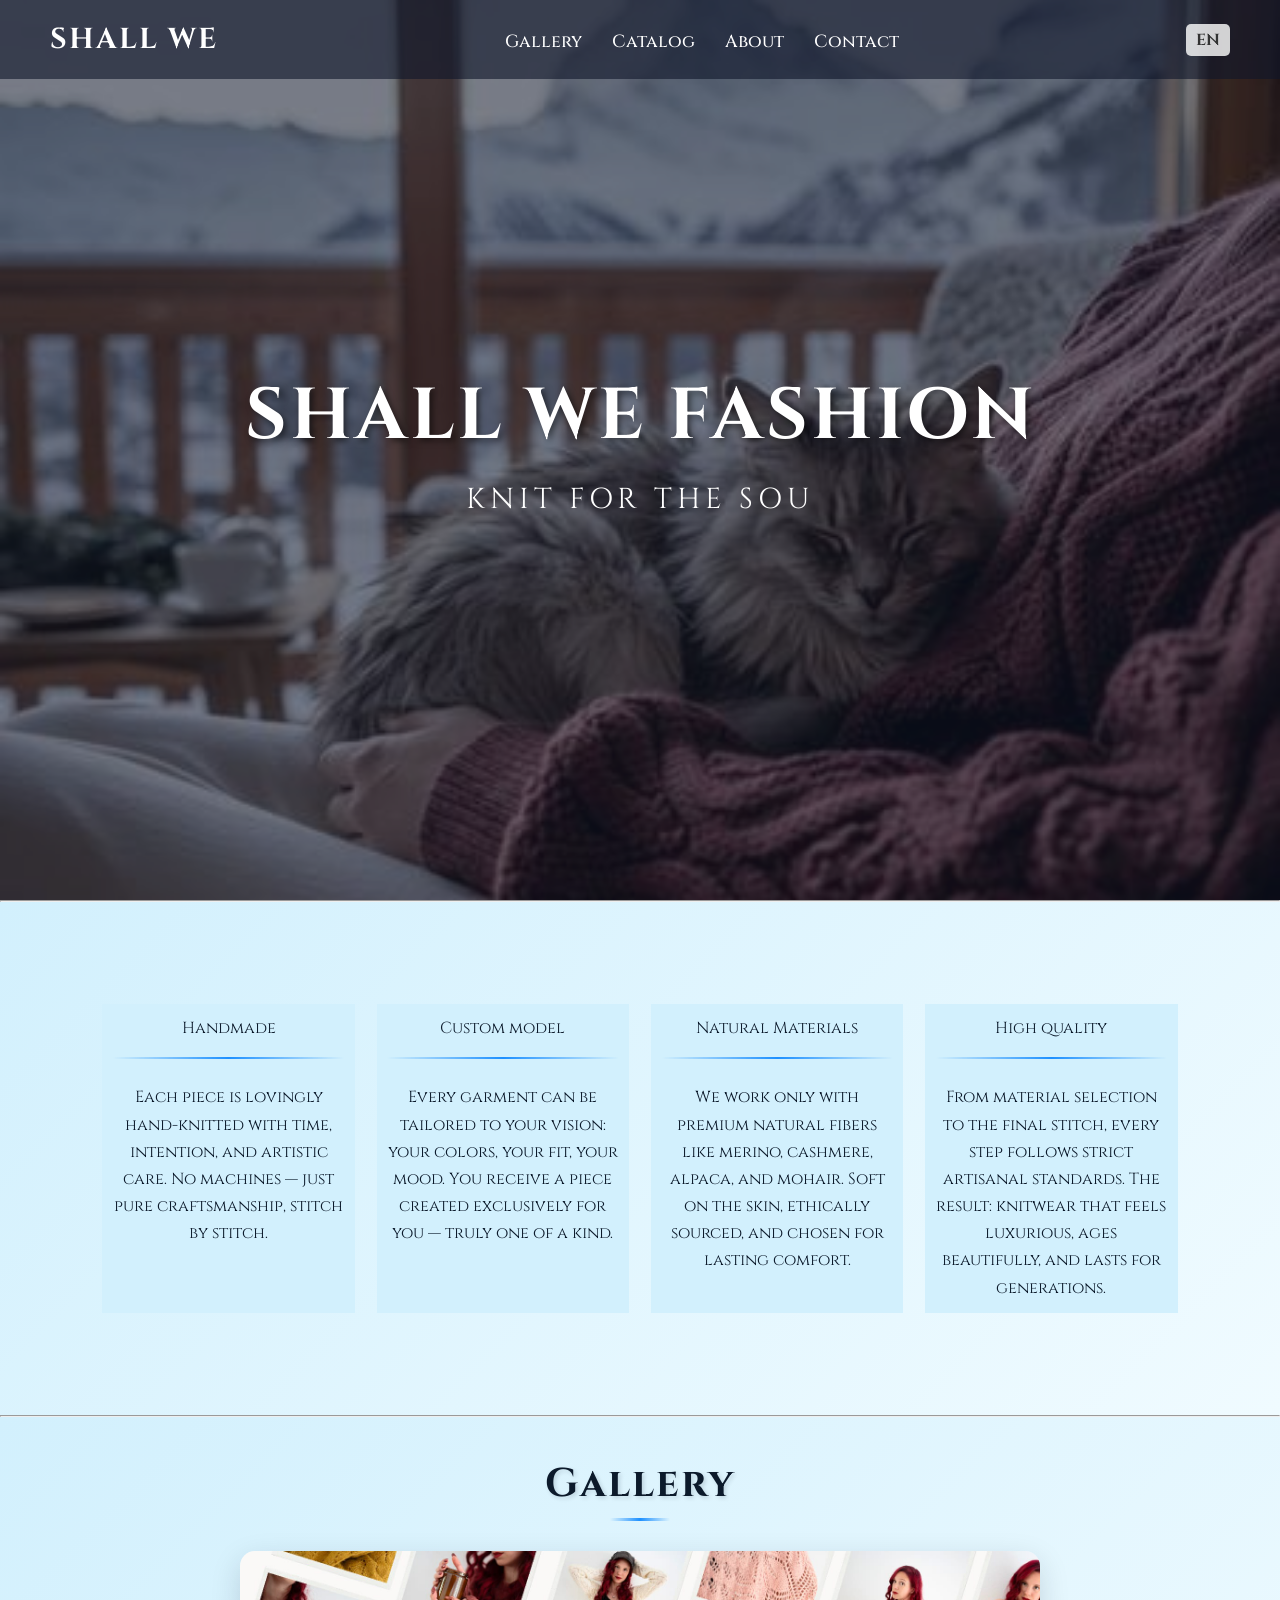
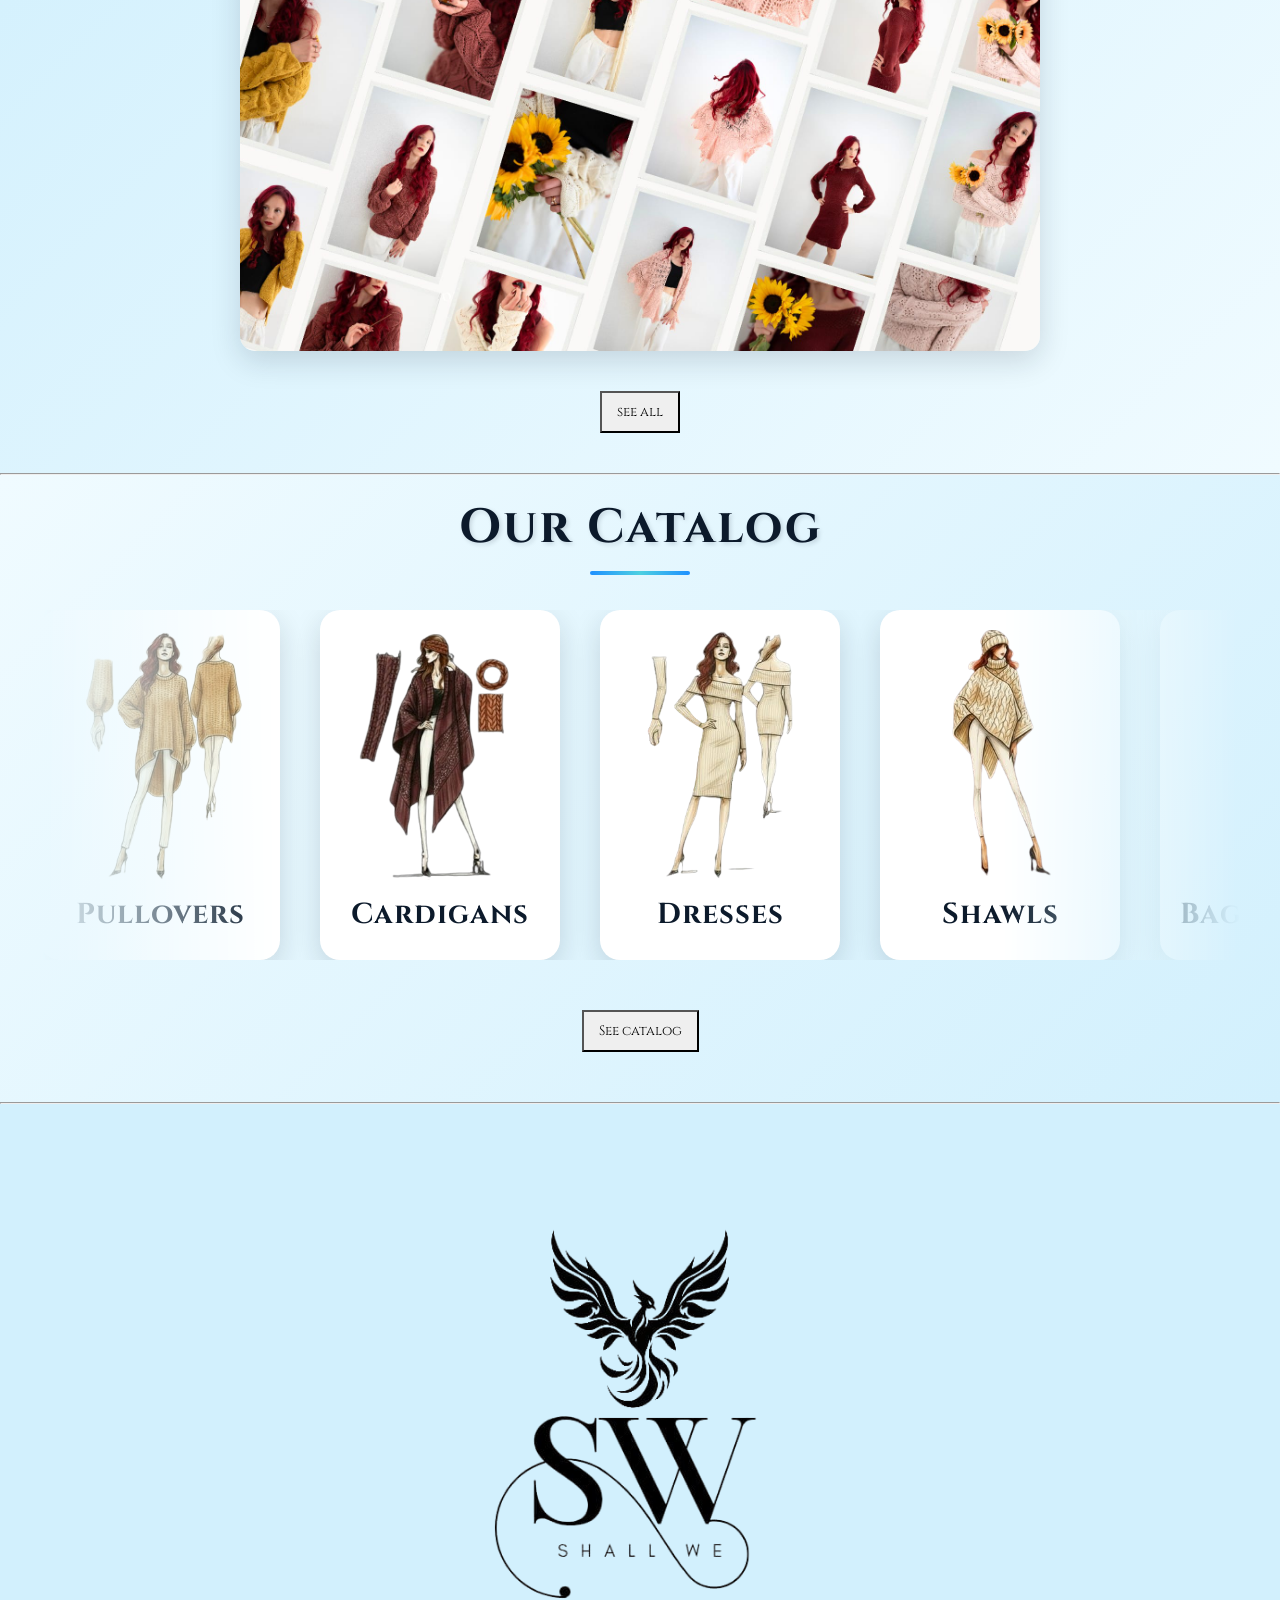
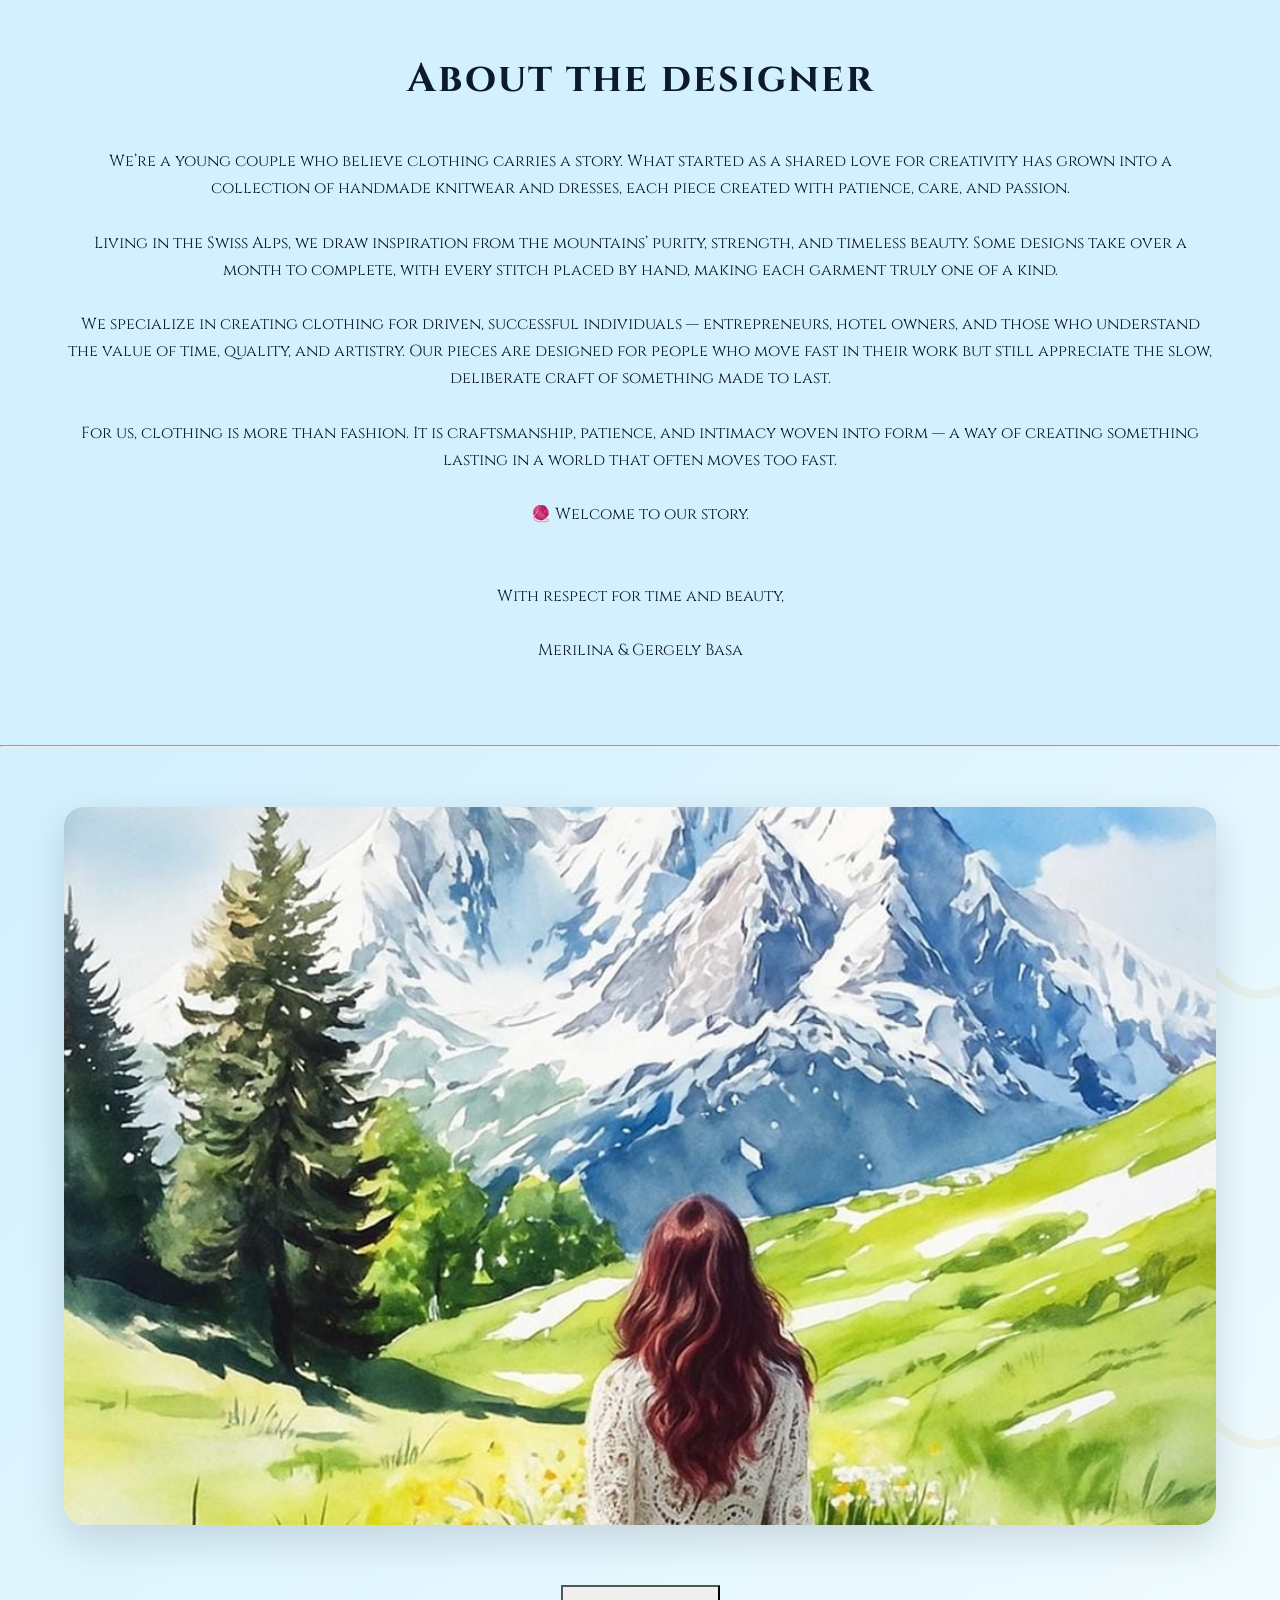
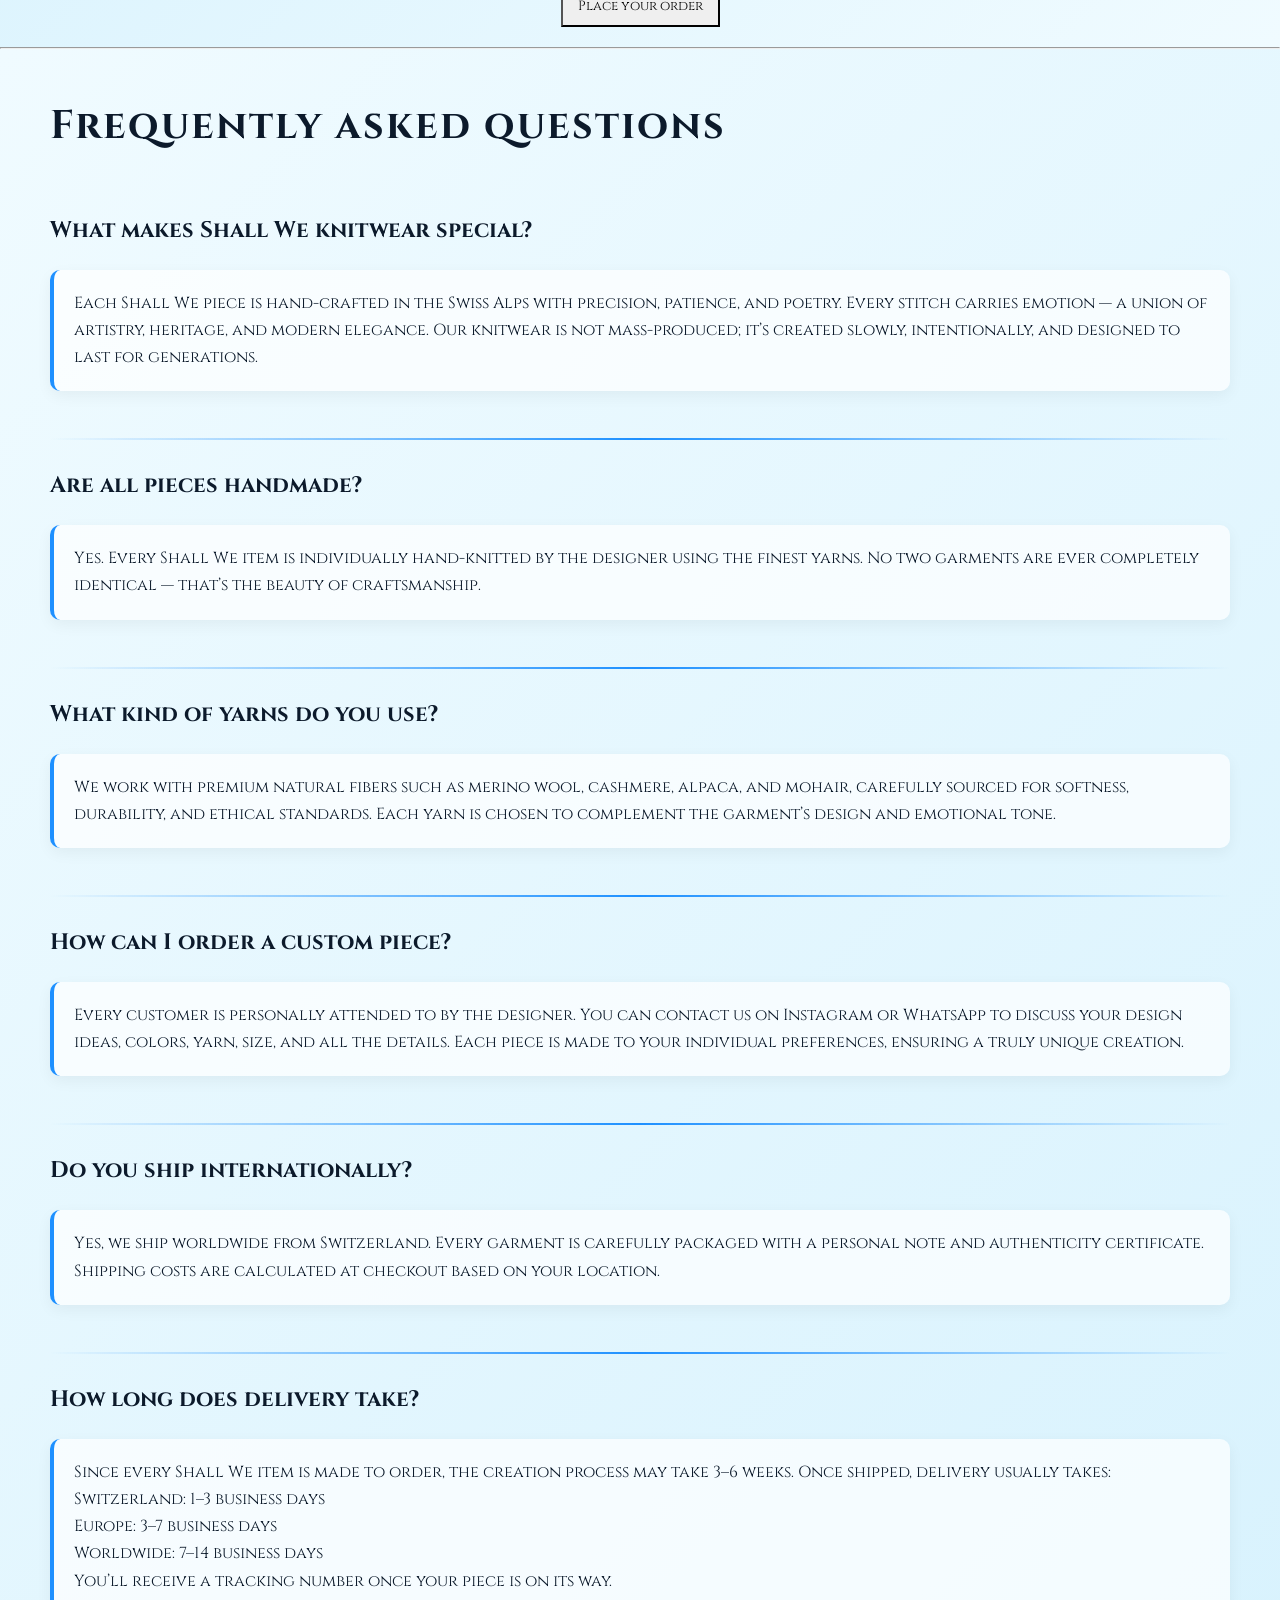
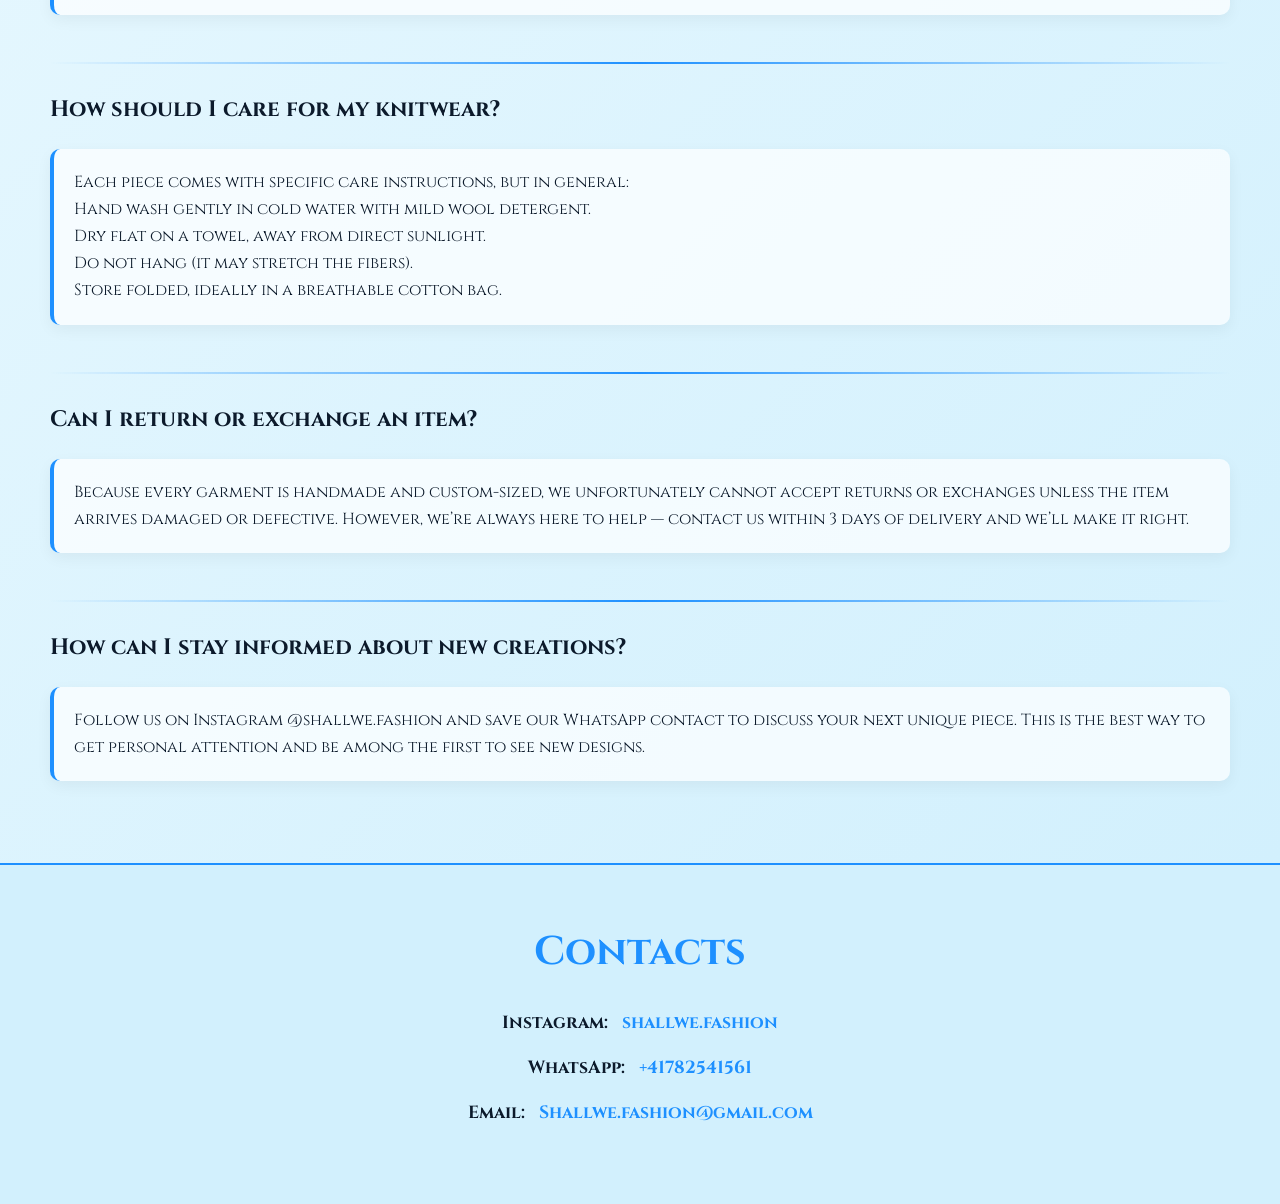
==== commit 46663350: "made the individual divs in catalog take you to the corespondive catalog page and made the translati" ====
--- a/index.html
+++ b/index.html
@@ -91,7 +91,7 @@
         <div class="scroller">
             <div class="inner">
                 <div class="box">
-                    <a href="catalog.pdf#page=4" target="_blank">
+                    <a href="catalog/catalog.html#page4-div" target="_blank">
                         <div class="img-container">
                             <img src="img/catalog/pullovers.png" alt="Pullovers">
                         </div>
@@ -99,7 +99,7 @@
                     </a>
                 </div>
                 <div class="box">
-                    <a href="catalog.pdf#page=10" target="_blank">
+                    <a href="catalog/catalog.html#page10-div" target="_blank">
                         <div class="img-container">
                             <img src="img/catalog/cardigans.png" alt="Cardigans">
                         </div>
@@ -107,7 +107,7 @@
                     </a>
                 </div>
                 <div class="box">
-                    <a href="catalog.pdf#page=16">
+                    <a href="catalog/catalog.html#page16-div">
                         <div class="img-container">
                             <img src="img/catalog/dresses.png" alt="Dresses">
                         </div>
@@ -115,7 +115,7 @@
                     </a>
                 </div>
                 <div class="box">
-                    <a href="catalog.pdf#page=23" target="_blank">
+                    <a href="catalog/catalog.html#page23-div" target="_blank">
                         <div class="img-container">
                             <img src="img/catalog/shawls.png" alt="Shawls">
                         </div>
@@ -123,7 +123,7 @@
                     </a>
                 </div>
                 <div class="box">
-                    <a href="catalog.pdf#page=28">
+                    <a href="catalog/catalog.html#page28-div">
                         <div class="img-container">
                             <img src="img/catalog/bags-and-ponchos.png" alt="Bags">
                         </div>
@@ -131,7 +131,7 @@
                     </a>
                 </div>
                 <div class="box">
-                    <a href="catalog.pdf#page=34" target="_blank">
+                    <a href="catalog/catalog.html#page34-div" target="_blank">
                         <div class="img-container">
                             <img src="img/catalog/mens.png" alt="Men's Fashion">
                         </div>
@@ -139,7 +139,7 @@
                     </a>
                 </div>
                 <div class="box">
-                    <a href="catalog.pdf#page=4" target="_blank">
+                    <a href="catalog/catalog.html#page4-div" target="_blank">
                         <div class="img-container">
                             <img src="img/catalog/pullovers.png" alt="Pullovers">
                         </div>
@@ -147,7 +147,7 @@
                     </a>
                 </div>
                 <div class="box">
-                    <a href="catalog.pdf#page=10" target="_blank">
+                    <a href="catalog/catalog.html#page10-div" target="_blank">
                         <div class="img-container">
                             <img src="img/catalog/cardigans.png" alt="Cardigans">
                         </div>
@@ -155,7 +155,7 @@
                     </a>
                 </div>
                 <div class="box">
-                    <a href="catalog.pdf#page=16" target="_blank">
+                    <a href="catalog/catalog.html#page16-div" target="_blank">
                         <div class="img-container">
                             <img src="img/catalog/dresses.png" alt="Dresses">
                         </div>
@@ -163,7 +163,7 @@
                     </a>
                 </div>
                 <div class="box">
-                    <a href="catalog.pdf#page=23" target="_blank">
+                    <a href="catalog/catalog.html#page23-div" target="_blank">
                         <div class="img-container">
                             <img src="img/catalog/shawls.png" alt="Shawls">
                         </div>
@@ -171,7 +171,7 @@
                     </a>
                 </div>
                 <div class="box">
-                    <a href="catalog.pdf#page=28" target="_blank">
+                    <a href="catalog/catalog.html#page28-div" target="_blank">
                         <div class="img-container">
                             <img src="img/catalog/bags-and-ponchos.png" alt="Bags">
                         </div>
@@ -179,14 +179,17 @@
                     </a>
                 </div>
                 <div class="box">
-                    <div class="img-container">
-                        <img src="img/catalog/mens.png" alt="Men's Fashion">
-                    </div>
-                    <h3 data-translate="mens_fashion">Men's Fashion</h3>
+                    <a href="catalog/catalog.html#page34-div">
+                        <div class="img-container">
+                            <img src="img/catalog/mens.png" alt="Men's Fashion">
+                        </div>
+                        <h3 data-translate="mens_fashion">Men's Fashion</h3>
+                    </a>
+                    
                 </div>
             </div>
         </div>
-        <button class="seecatalog" style="margin-top: 50px;"><a href="catalog.pdf" download data-translate="see_catalog_button">See catalog</a></button>
+        <button class="seecatalog" style="margin-top: 50px;"><a href="catalog/catalog.html"  data-translate="see_catalog_button">See catalog</a></button>
     </div><hr>
 
     <div id="aboutdesigner" class="abtd"><!--abtd = about the designer-->
--- a/style.css
+++ b/style.css
@@ -1120,6 +1120,12 @@
     padding: 20px;
     box-shadow: 0 10px 30px var(--shadow);
     overflow: visible;
+}
+
+.catalog .box a{
+    display: flex;
+    flex-direction: column;
+    align-items: center;
 }
 
 
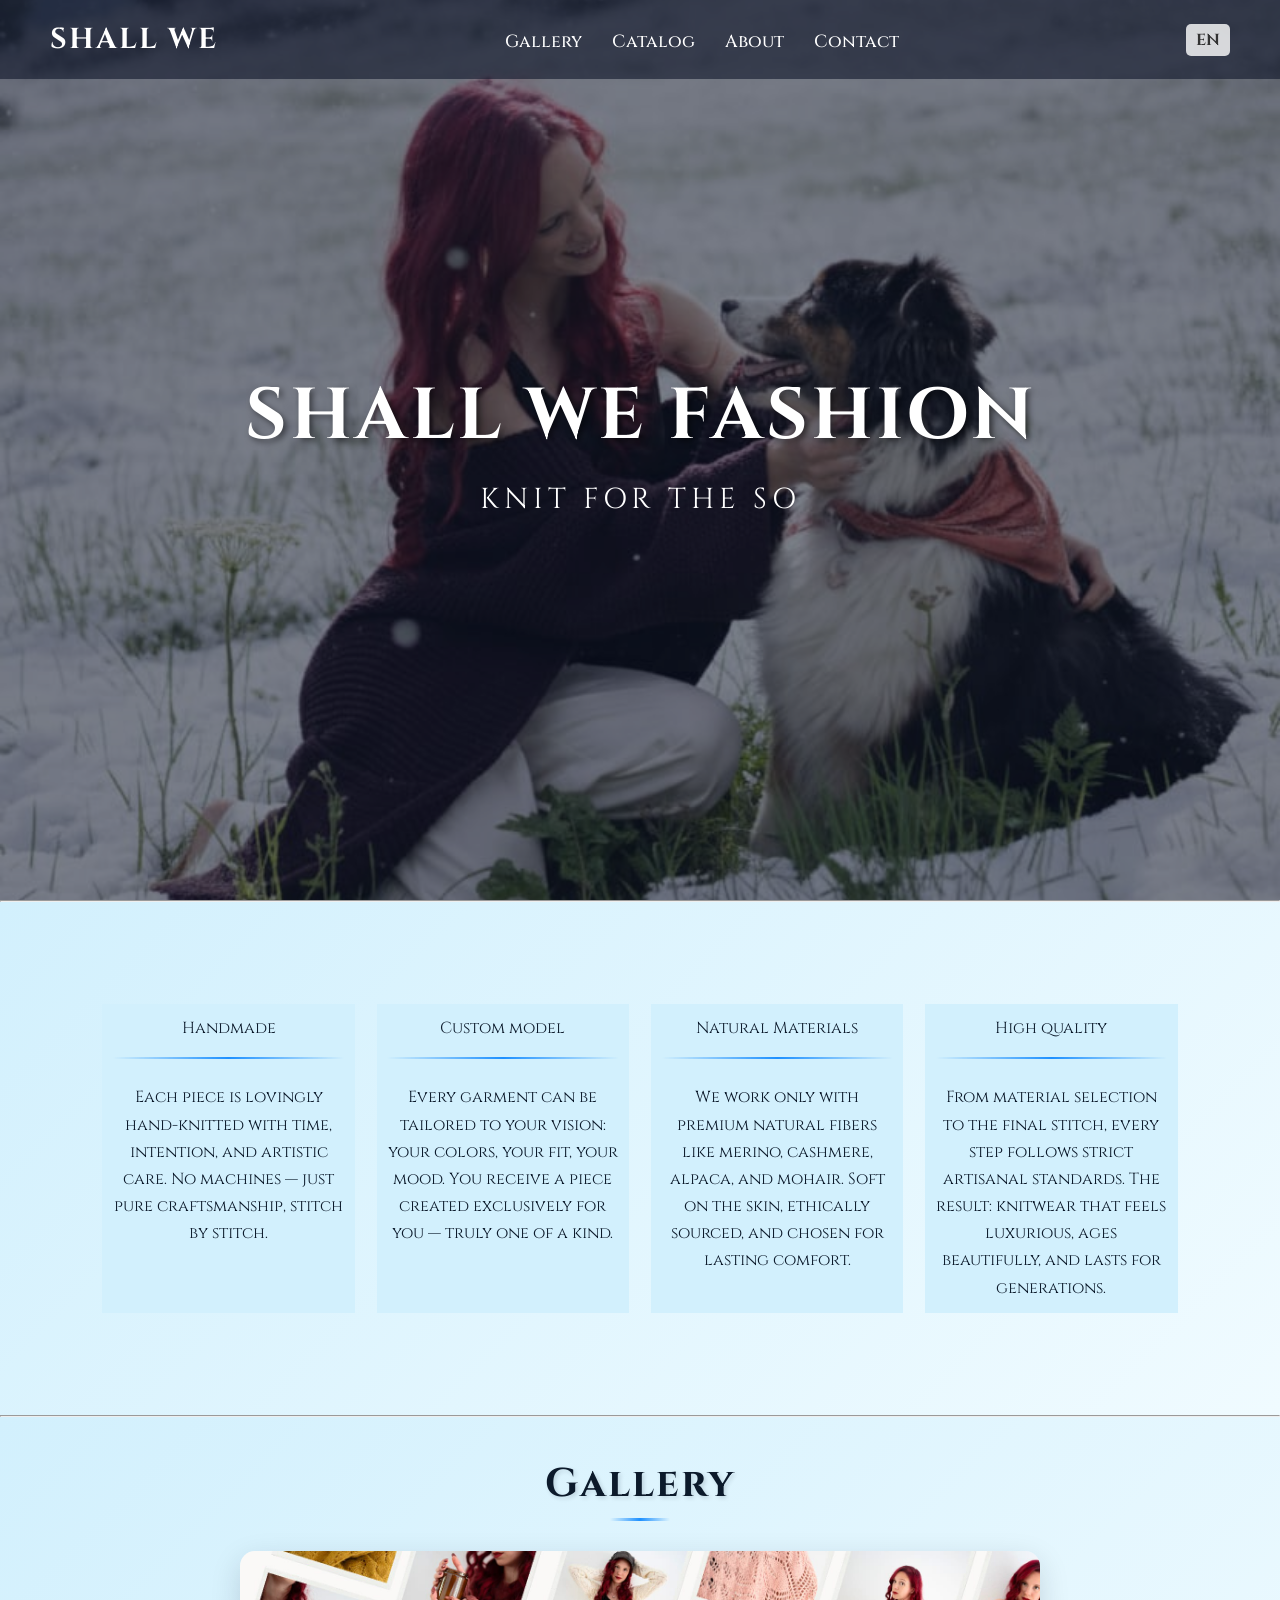
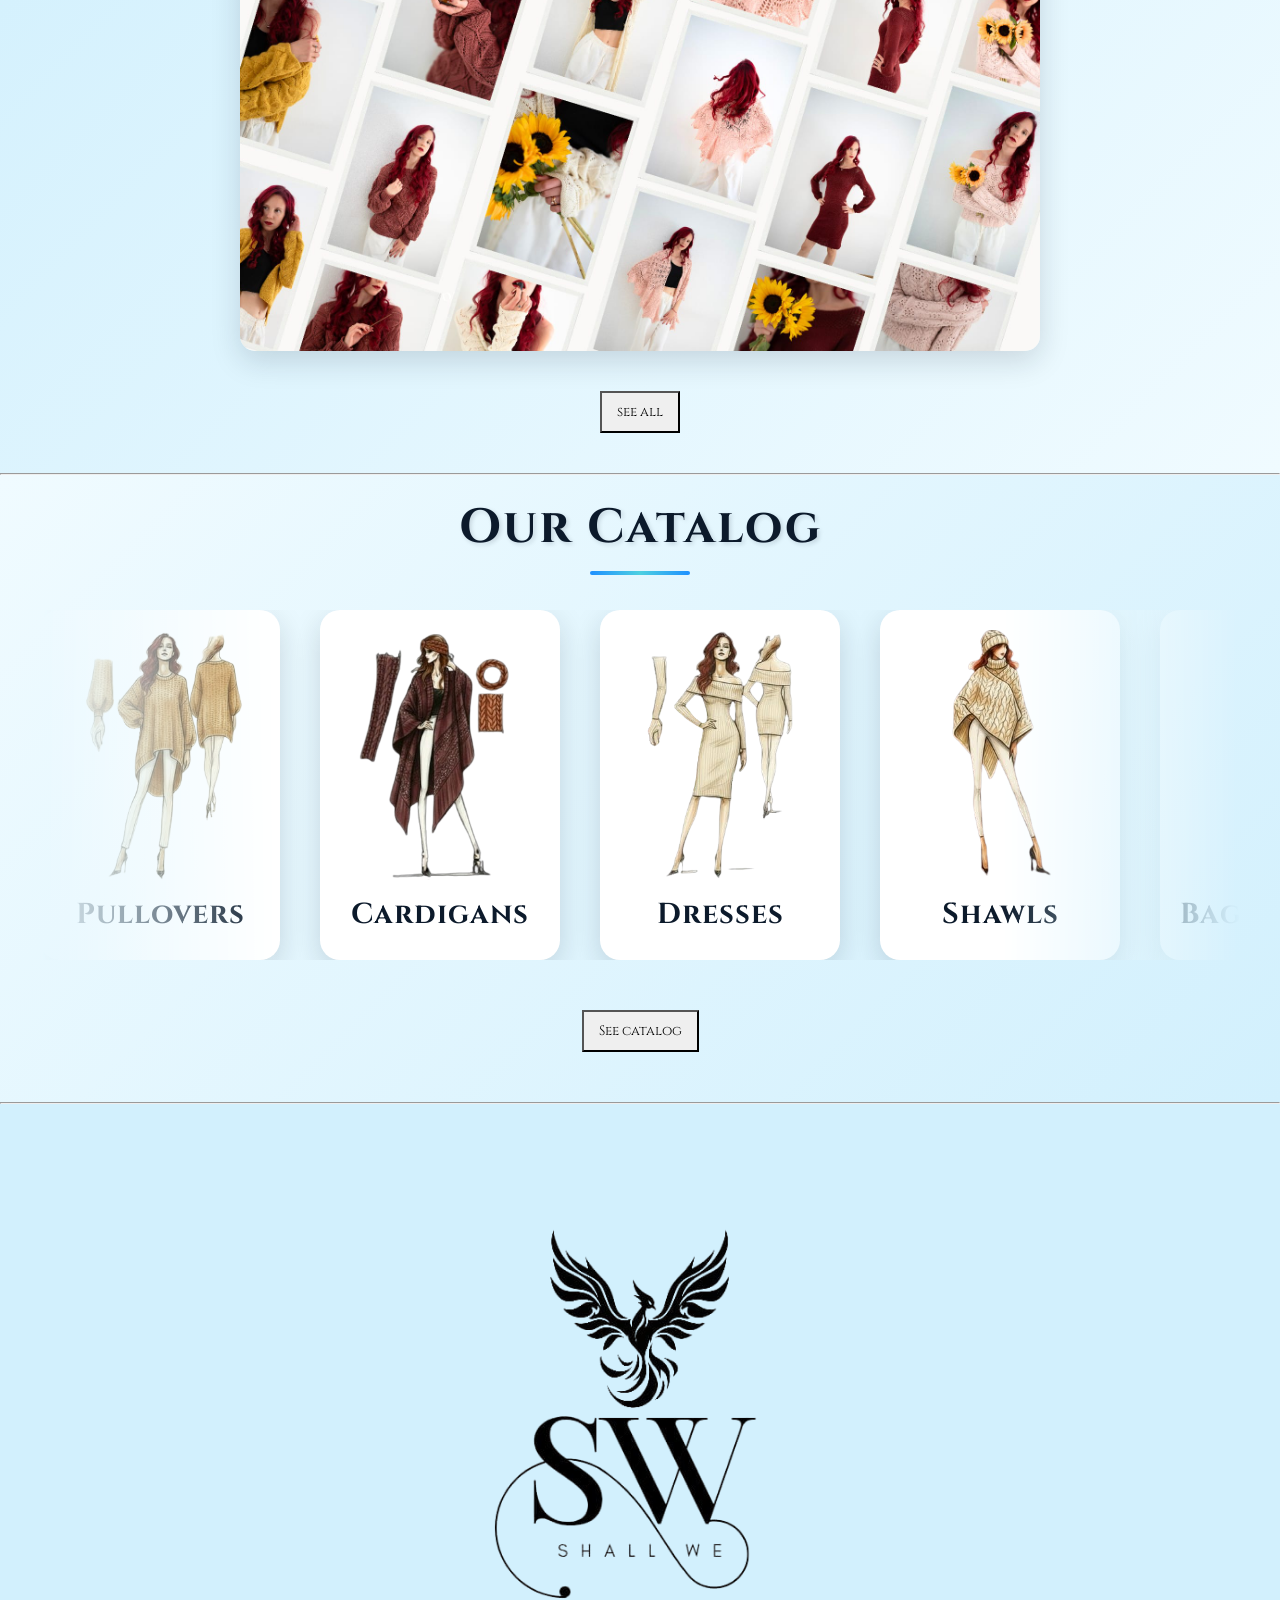
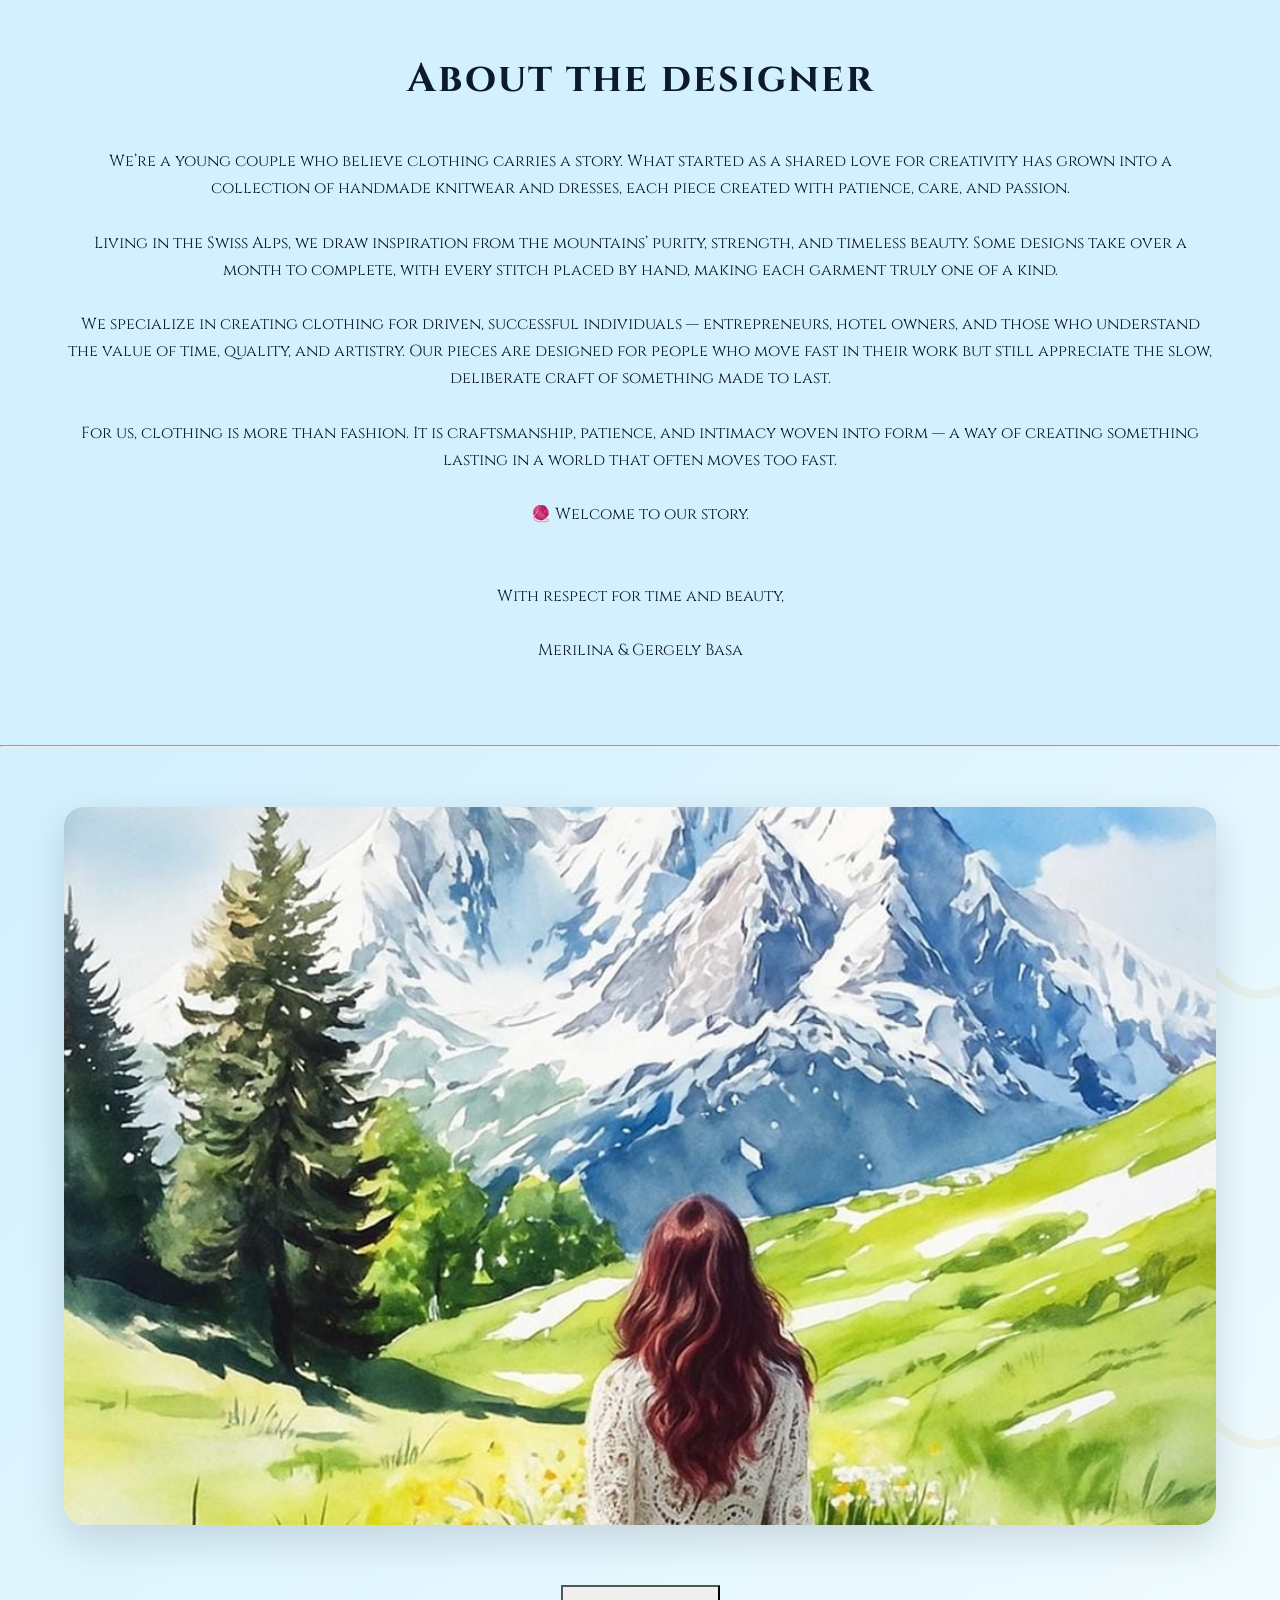
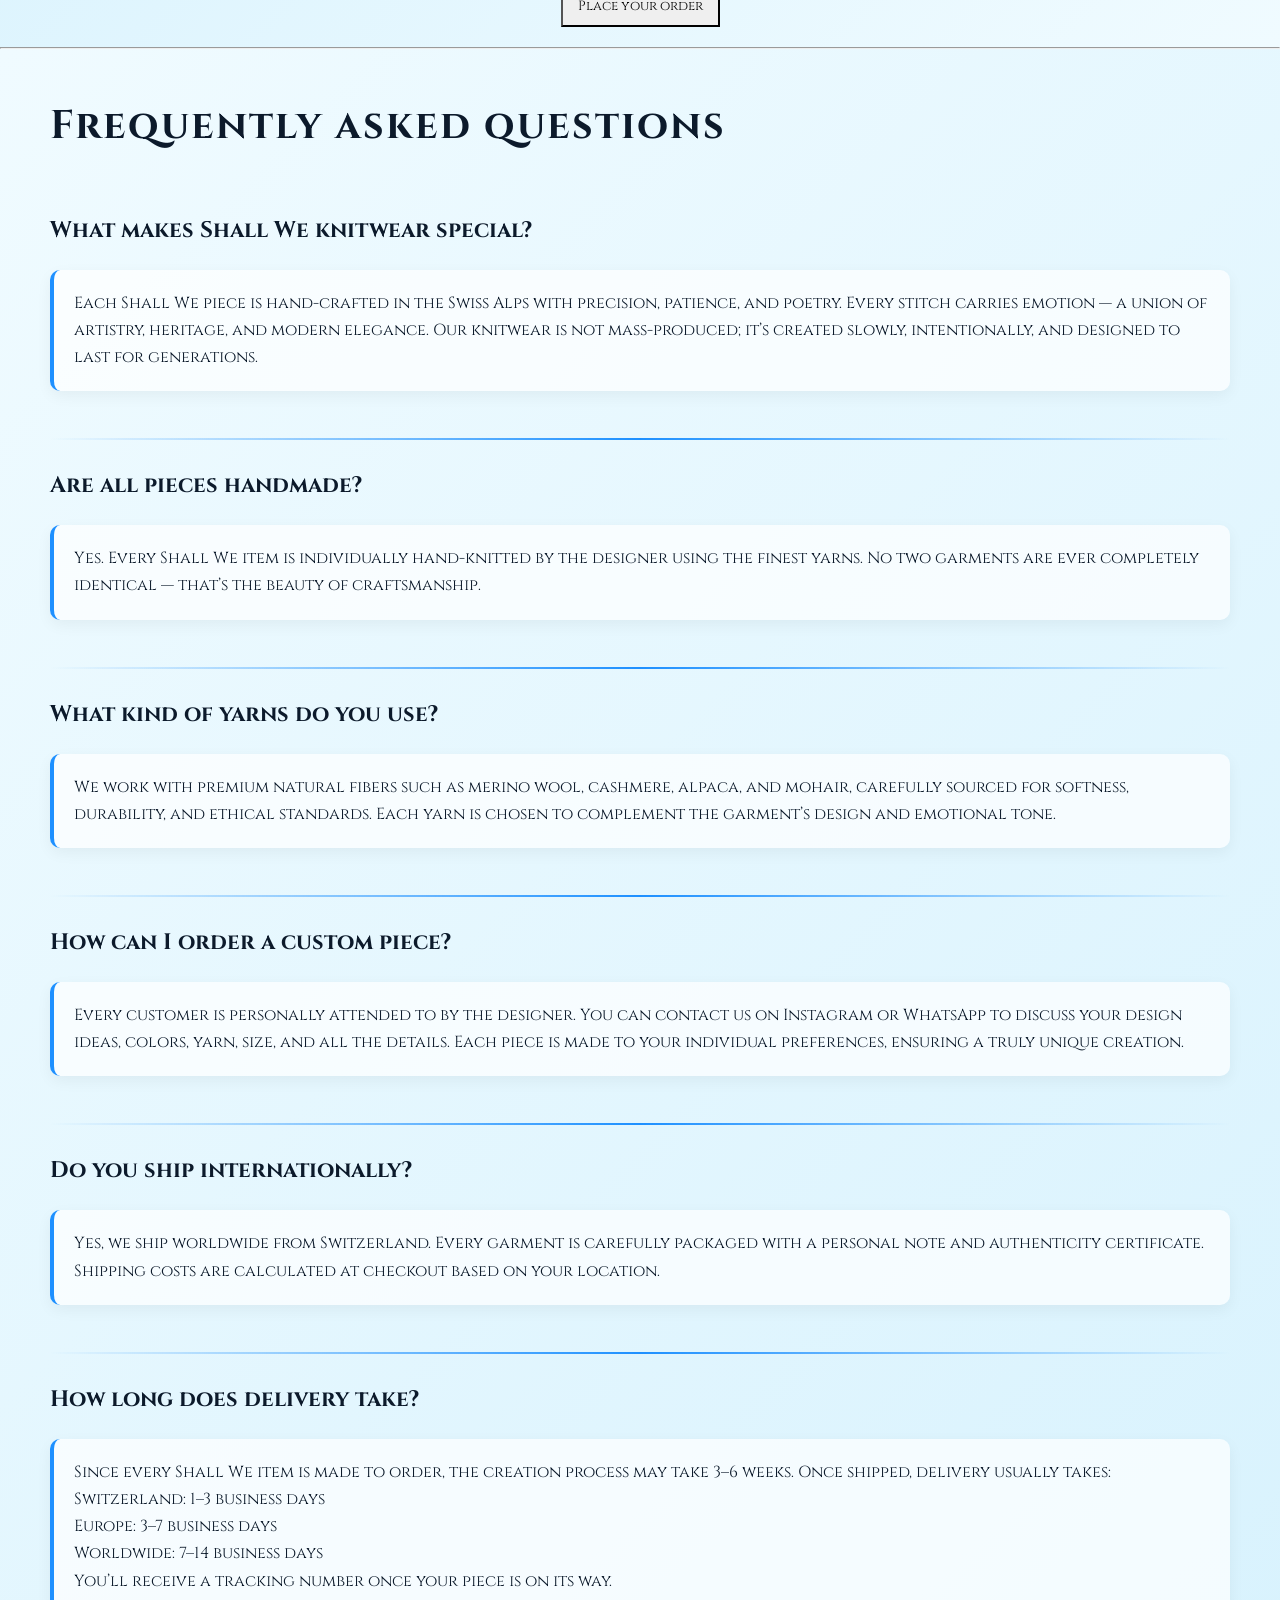
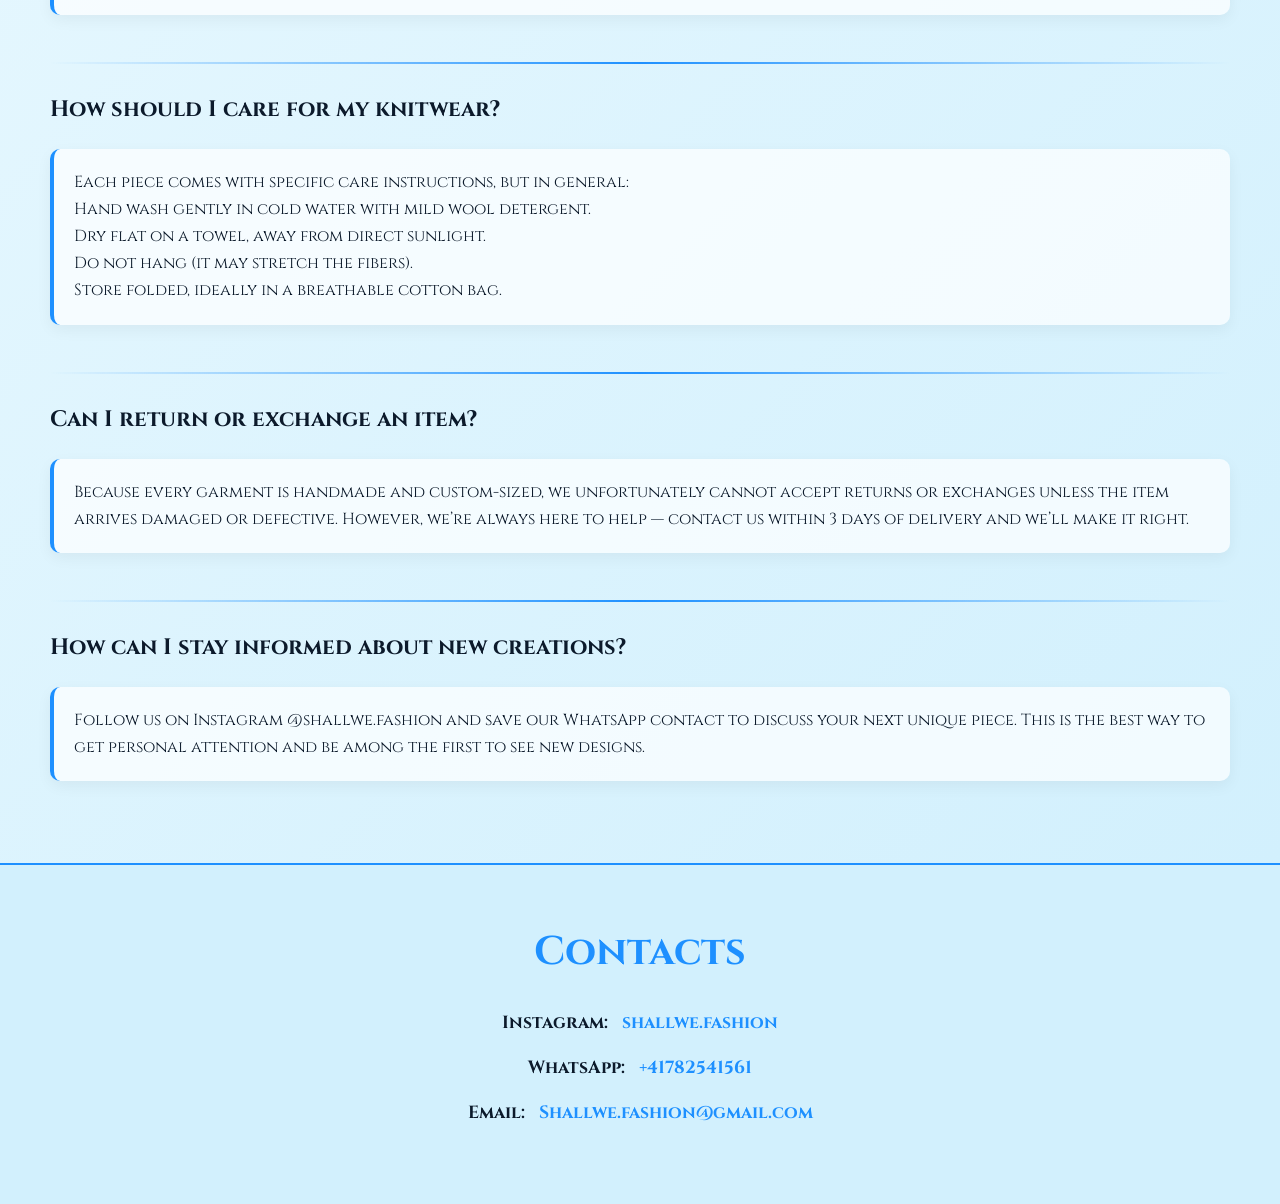
==== commit 6a1c25b7: "link to whatsapp fix" ====
--- a/index.html
+++ b/index.html
@@ -310,7 +310,7 @@
         <div class="contacts">
             <h2 data-translate="contacts_h2">Contacts</h2>
             <p><b data-translate="instagram">Instagram: </b><a href="https://www.instagram.com/shallwe.fashion/#" target="blank"> shallwe.fashion</a></p>
-            <p><b data-translate="whatsapp">WhatsApp: </b><a href="https://wa.me/+41782541561?text=ShallweFashion" target="blank"> +41782541561</a></p>
+            <p><b data-translate="whatsapp">WhatsApp: </b><a href="https://wa.me/+41782541561" target="blank"> +41782541561</a></p>
             <p><b data-translate="email">Email: </b><a href="mailto:shallwe.fashion@gmail.com" target="blank"> Shallwe.fashion@gmail.com</a></p>
         </div>
     </footer>
--- a/style.css
+++ b/style.css
@@ -878,7 +878,7 @@
         flex-direction: column;
         gap: 20px;
         height: auto;
-    padding: 5%;
+        padding: 5%;
     }
     .abtb div{
         padding-inline: 30px;
@@ -1473,4 +1473,279 @@
         display: table;
         clear: both;
     }
-}
+
+    /* Catalog box adjustments for mobile */
+    .catalog .box {
+        height: 250px;
+        padding: 15px;
+    }
+
+    .img-container {
+        width: 150px;
+        height: 180px;
+    }
+
+    .catalog .box h3 {
+        font-size: 1.3em;
+    }
+}
+
+/* Landscape Orientation Optimizations for Mobile Devices */
+@media (orientation: landscape) and (max-height: 500px) {
+    /* Header adjustments for landscape */
+    header {
+        height: 100vh; /* Full height in landscape */
+        max-height: 100vh;
+    }
+
+    header .overlay h2 {
+        font-size: 2.5em; /* Smaller title */
+        margin-bottom: 10px;
+    }
+
+    header .overlay h5 {
+        font-size: 1em; /* Smaller subtitle */
+        letter-spacing: 2px;
+    }
+
+    /* Navigation adjustments */
+    nav {
+        padding: 10px 20px; /* Reduce padding */
+    }
+
+    nav .logo a {
+        font-size: 1.3em; /* Smaller logo */
+    }
+
+    /* Hamburger menu for landscape if needed */
+    .hamburger-menu {
+        display: flex; /* Ensure hamburger is visible in landscape */
+    }
+
+    nav .nav-links {
+        display: none; /* Hide desktop nav */
+    }
+
+    /* About the brand section */
+    .abtb {
+        padding: 3%; /* Reduce padding */
+        gap: 15px;
+    }
+
+    .abtb div {
+        padding: 15px; /* Reduce padding inside boxes */
+    }
+
+    .abtb div p {
+        font-size: 14px; /* Smaller text */
+    }
+
+    /* Gallery adjustments */
+    .gallery {
+        padding: 20px 5%; /* Reduce padding */
+        height: 100vh; /* Full height in landscape */
+    }
+
+    .gallery h1 {
+        font-size: 2em; /* Smaller title */
+        margin-bottom: 15px;
+    }
+
+    .gallery img {
+        max-height: 50vh; /* Limit image height */
+        object-fit: cover;
+    }
+
+    /* Catalog adjustments */
+    .catalog {
+        padding-top: 15px;
+        padding-bottom: 30px;
+        height: 100vh; /* Full height in landscape */
+    }
+
+    .catalog h1 {
+        font-size: 2.2em; /* Smaller title */
+        margin-bottom: 30px;
+    }
+
+    .catalog .box {
+        height: 45vh; /* Smaller boxes for landscape */
+        padding: 15px;
+    }
+
+    .img-container {
+        width: 150px; /* Smaller images */
+        height: 35vh; /* Adjust for new box height */
+    }
+
+    .catalog .box h3 {
+        font-size: 1.3em; /* Smaller text */
+    }
+
+    /* Reduce margin for see catalog button */
+    .seecatalog {
+        margin-top: 0; /* No margin in landscape */
+    }
+
+    /* About designer adjustments */
+    .abtd {
+        padding: 40px 5%; /* Reduce padding */
+    }
+
+    .abtd img {
+        width: 50vw; /* Smaller logo */
+        max-width: 250px;
+    }
+
+    .abtd h1 {
+        font-size: 2em; /* Smaller title */
+    }
+
+    .abtd p {
+        font-size: 14px; /* Smaller text */
+    }
+
+    /* Place your order adjustments */
+    .puo {
+        padding: 30px 5% 15px; /* Reduce padding */
+        height: 100vh; /* Full height in landscape */
+        max-height: 100vh;
+    }
+
+    .puo div {
+        margin-bottom: 20px; /* Reduce margin */
+    }
+
+    /* FAQ adjustments */
+    .faq {
+        padding: 30px 20px; /* Reduce padding */
+    }
+
+    .faq h1 {
+        font-size: 2em; /* Smaller title */
+    }
+
+    .faq h3 {
+        font-size: 1.2em; /* Smaller headings */
+    }
+
+    .faq span {
+        font-size: 14px; /* Smaller text */
+        padding: 10px;
+    }
+}
+
+/* Specific for very small landscape heights (360px and below) */
+@media (orientation: landscape) and (max-height: 400px) {
+    header {
+        height: 100vh; /* Full height in landscape */
+        max-height: 100vh;
+    }
+
+    header .overlay h2 {
+        font-size: 2em;
+    }
+
+    header .overlay h5 {
+        font-size: 0.8em;
+        letter-spacing: 1px;
+    }
+
+    .catalog .box {
+        height: 45vh; /* Smaller boxes for landscape */
+        padding: 10px;
+    }
+
+    .img-container {
+        width: 120px;
+        height: 25vh; /* Adjust for new box height */
+    }
+
+    .catalog .box h3 {
+        font-size: 1.1em;
+    }
+
+    .catalog {
+        height: 100vh; /* Full height in landscape */
+    }
+
+    /* Reduce margin for see catalog button */
+    .seecatalog {
+        margin-top: 0; /* No margin in landscape */
+    }
+
+    .gallery {
+        padding: 15px 5%;
+        height: 100vh; /* Full height in landscape */
+    }
+
+    .gallery img {
+        max-height: 40vh;
+    }
+
+    .puo {
+        height: 100vh; /* Full height in landscape */
+        max-height: 100vh;
+        padding: 20px 5% 10px;
+    }
+
+    .abtd {
+        padding: 30px 5%;
+    }
+
+    .abtd img {
+        width: 40vw;
+        max-width: 200px;
+    }
+
+    .faq {
+        padding: 20px 15px;
+    }
+
+    .faq h1 {
+        font-size: 1.8em;
+    }
+
+    .faq h3 {
+        font-size: 1.1em;
+    }
+
+    .faq span {
+        font-size: 13px;
+        padding: 8px;
+    }
+}
+
+/* Darken background image for order header to make text stand out */
+.order-header {
+    position: relative;
+}
+
+.order-header::before {
+    content: '';
+    position: absolute;
+    top: 0;
+    left: 0;
+    right: 0;
+    bottom: 0;
+    background: rgba(0, 0, 0, 0.4);
+    z-index: 1;
+}
+
+.order-header h1 {
+    position: relative;
+    z-index: 2;
+}
+
+.order-header nav {
+    position: absolute;
+    top: 0;
+    left: 0;
+    width: 100%;
+    display: flex;
+    justify-content: space-between;
+    align-items: center;
+    padding: 15px 50px;
+    background-color: rgba(0,0,0,0.2);
+    z-index: 3;
+}
